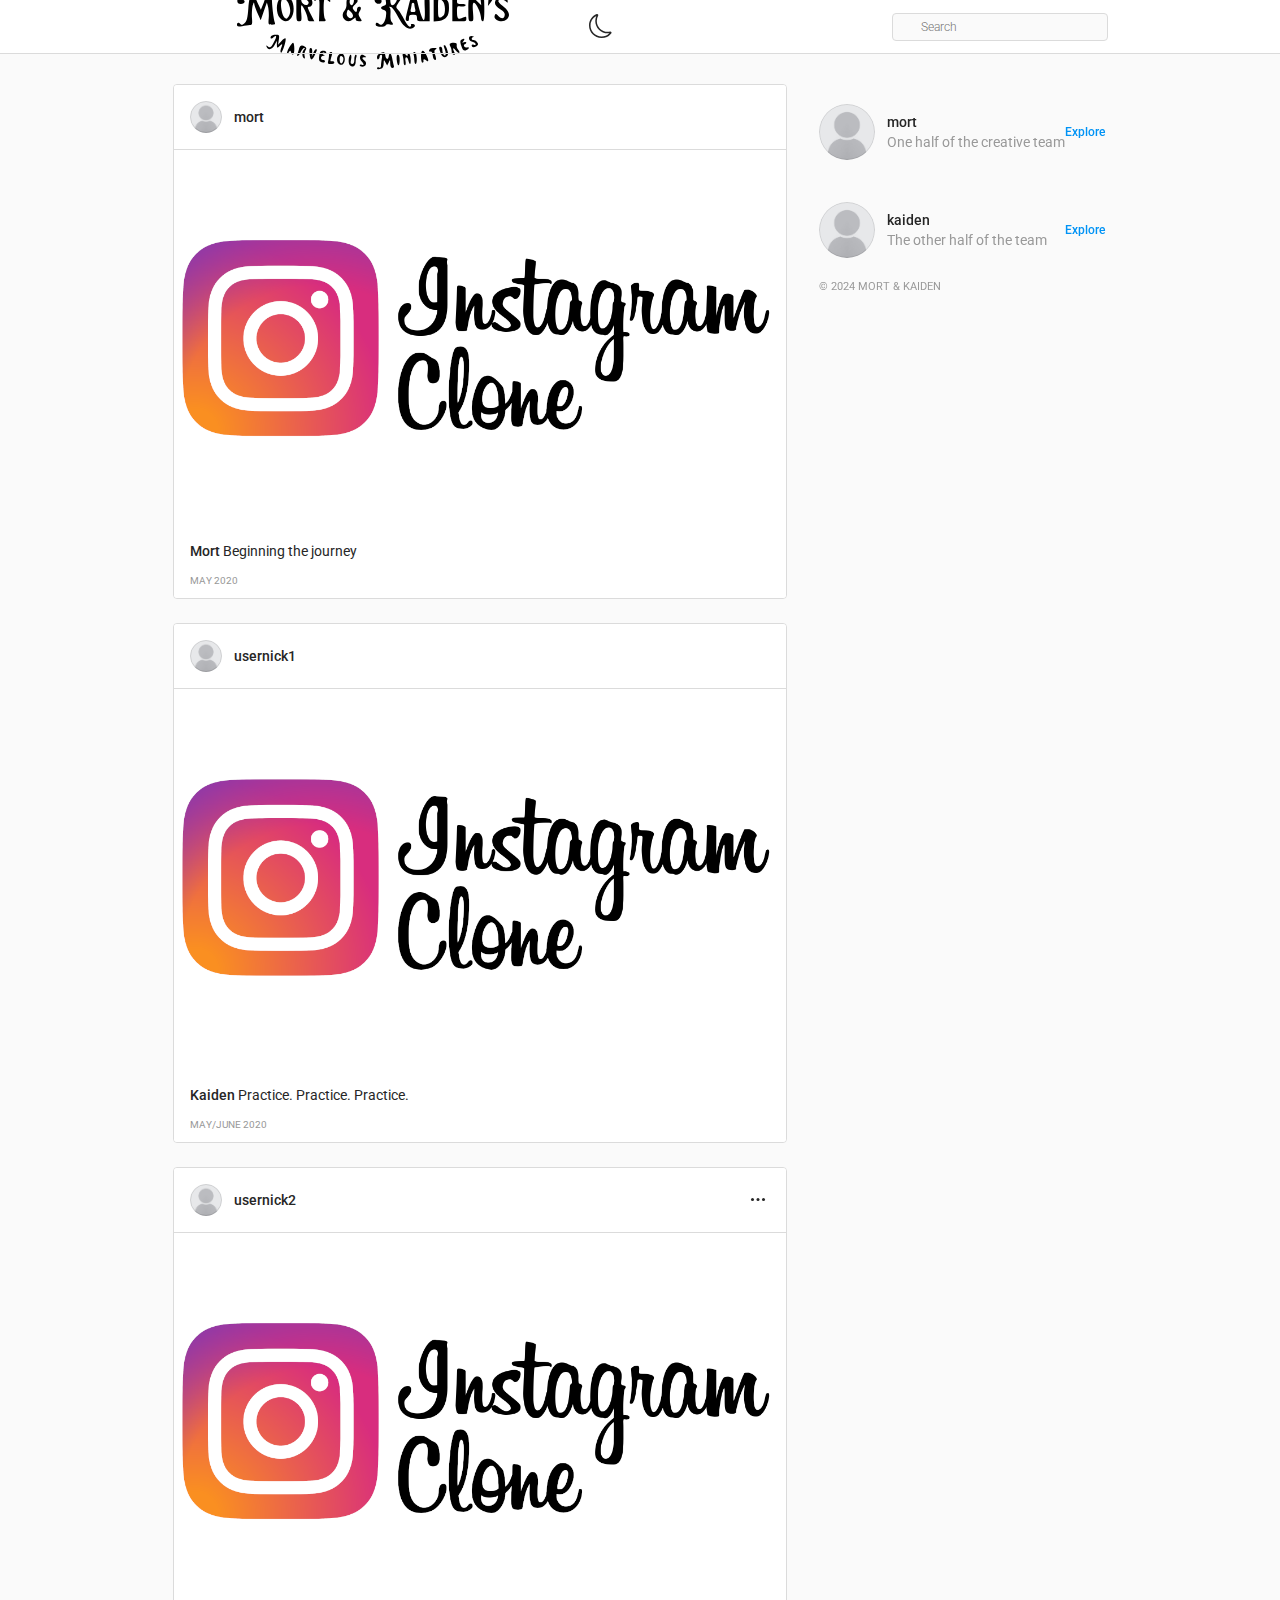
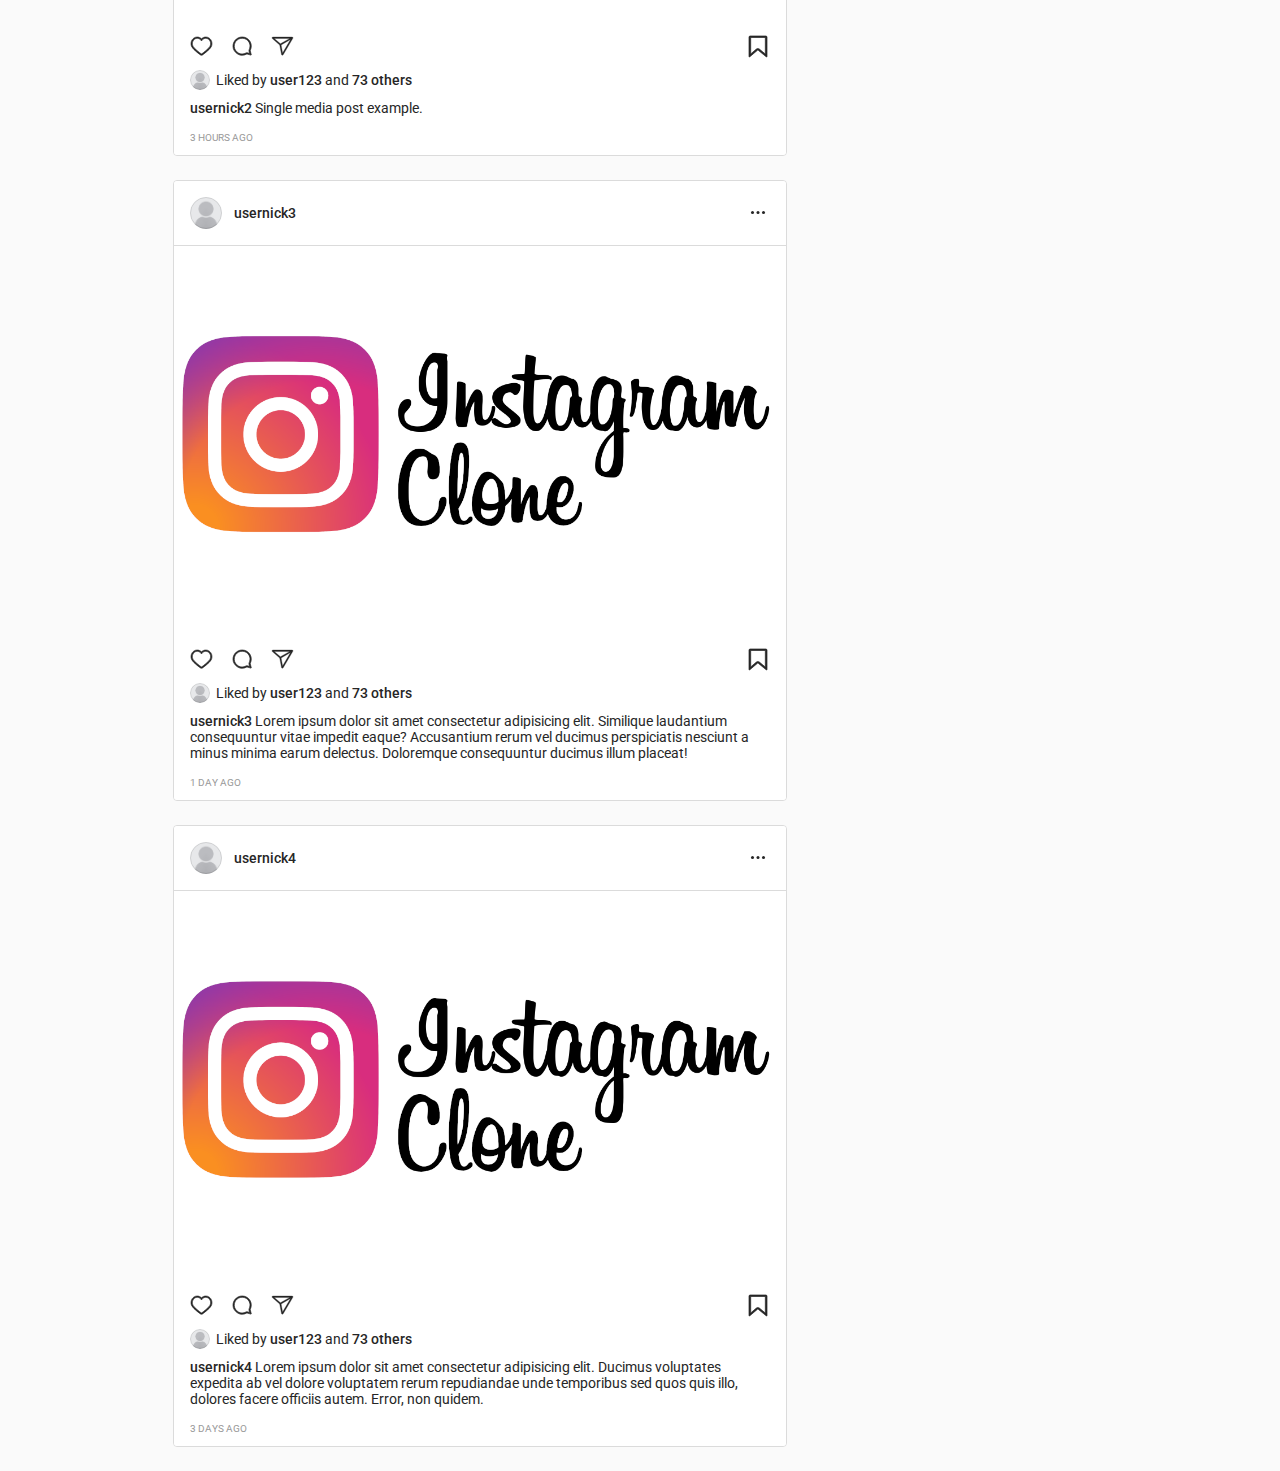
==== index.html @ 8dfd60cb "barebones structure" ====
<!DOCTYPE html>
<html lang="en">
  <head>
    <title>Mort and Kaiden's</title>
    <meta charset="utf-8" />
    <meta name="viewport" content="width=device-width, initial-scale=1.0" />
    <link rel="shortcut icon" href="assets/DnD_Ampersand.png" type="image/x-icon" />
    <link rel="stylesheet" type="text/css" href="style.css" />
    <script src="script.js" defer></script>
  </head>

  <body>
    <header class="header">
      <nav class="header__content">
        <div class="header__buttons">
          <a href="https://forgottenrealms.fandom.com/wiki/Mordenkainen" class="header__home">
            <img class="img-fluid header_logo" src="./assets/logo.svg";>
          </a>

          <button class="header__theme-button" title="Toggle Theme">
            <svg class="header__theme-button-moon" xmlns="http://www.w3.org/2000/svg" width="24" height="24" fill="var(--text-dark)" viewBox="0 0 16 16">
              <path
                d="M6 .278a.768.768 0 0 1 .08.858 7.208 7.208 0 0 0-.878 3.46c0 4.021 3.278 7.277 7.318 7.277.527 0 1.04-.055 1.533-.16a.787.787 0 0 1 .81.316.733.733 0 0 1-.031.893A8.349 8.349 0 0 1 8.344 16C3.734 16 0 12.286 0 7.71 0 4.266 2.114 1.312 5.124.06A.752.752 0 0 1 6 .278zM4.858 1.311A7.269 7.269 0 0 0 1.025 7.71c0 4.02 3.279 7.276 7.319 7.276a7.316 7.316 0 0 0 5.205-2.162c-.337.042-.68.063-1.029.063-4.61 0-8.343-3.714-8.343-8.29 0-1.167.242-2.278.681-3.286z"
              />
            </svg>
            <svg
              class="header__theme-button-sun"
              xmlns="http://www.w3.org/2000/svg"
              width="24"
              height="24"
              fill="var(--text-dark)"
              viewBox="0 0 16 16"
            >
              <path
                d="M8 11a3 3 0 1 1 0-6 3 3 0 0 1 0 6zm0 1a4 4 0 1 0 0-8 4 4 0 0 0 0 8zM8 0a.5.5 0 0 1 .5.5v2a.5.5 0 0 1-1 0v-2A.5.5 0 0 1 8 0zm0 13a.5.5 0 0 1 .5.5v2a.5.5 0 0 1-1 0v-2A.5.5 0 0 1 8 13zm8-5a.5.5 0 0 1-.5.5h-2a.5.5 0 0 1 0-1h2a.5.5 0 0 1 .5.5zM3 8a.5.5 0 0 1-.5.5h-2a.5.5 0 0 1 0-1h2A.5.5 0 0 1 3 8zm10.657-5.657a.5.5 0 0 1 0 .707l-1.414 1.415a.5.5 0 1 1-.707-.708l1.414-1.414a.5.5 0 0 1 .707 0zm-9.193 9.193a.5.5 0 0 1 0 .707L3.05 13.657a.5.5 0 0 1-.707-.707l1.414-1.414a.5.5 0 0 1 .707 0zm9.193 2.121a.5.5 0 0 1-.707 0l-1.414-1.414a.5.5 0 0 1 .707-.707l1.414 1.414a.5.5 0 0 1 0 .707zM4.464 4.465a.5.5 0 0 1-.707 0L2.343 3.05a.5.5 0 1 1 .707-.707l1.414 1.414a.5.5 0 0 1 0 .708z"
              />
            </svg>
          </button>
        </div>

        <div class="header__search">
          <input type="text" placeholder="Search" />
        </div>

      </nav>
    </header>

    <main class="main-container">
      <section class="content-container">
        <div class="content">

          <div class="posts">
            <article class="post">
              <div class="post__header">
                <div class="post__profile">
                  <a
                    href="https://github.com/leocosta1"
                    target="_blank"
                    class="post__avatar"
                  >
                    <img src="assets/default-user.png" alt="User Picture" />
                  </a>
                  <a
                    href="https://github.com/leocosta1"
                    target="_blank"
                    class="post__user"
                    >Mort</a
                  >
                </div>
              </div>

              <div class="post__content">
                <div class="post__medias">
                  <img class="post__media" src="assets/insta-clone.png" alt="Post Content"/>
                </div>
              </div>
              <div class="post__footer">


                <div class="post__infos">
                  <div class="post__description">
                    <span>
                      <a class="post__name--underline" href="https://github.com/leocosta1" target="_blank">Mort</a> Beginning the journey
                    </span>
                  </div>

                  <span class="post__date-time">May 2020</span>
                </div>
              </div>
            </article>
            <article class="post">
              <div class="post__header">
                <div class="post__profile">
                  <a href="#" class="post__avatar">
                    <img src="assets/default-user.png" alt="User Picture" />
                  </a>
                  <a href="#" class="post__user">usernick1</a>
                </div>

              </div>

              <div class="post__content">
                <div class="post__medias">
                  <img
                    class="post__media"
                    src="assets/insta-clone.png"
                    alt="Post Content"
                  />
                  <img
                    class="post__media"
                    src="assets/insta-clone.png"
                    alt="Post Content"
                  />
                  <img
                    class="post__media"
                    src="assets/insta-clone.png"
                    alt="Post Content"
                  />
                </div>
              </div>

              <div class="post__footer">
                <div class="post__buttons">
                  <div class="post__indicators"></div>
                </div>

                <div class="post__infos">
                  <div class="post__description">
                    <span>
                      <a class="post__name--underline" href="#">Kaiden</a>
                      Practice. Practice. Practice.
                    </span>
                  </div>

                  <span class="post__date-time">May/June 2020</span>
                </div>
              </div>
            </article>
            <article class="post">
              <div class="post__header">
                <div class="post__profile">
                  <a href="#" class="post__avatar">
                    <img src="assets/default-user.png" alt="User Picture" />
                  </a>
                  <a href="#" class="post__user">usernick2</a>
                </div>

                <button class="post__more-options">
                  <svg
                    width="24"
                    height="24"
                    viewBox="0 0 24 24"
                    fill="none"
                    xmlns="http://www.w3.org/2000/svg"
                  >
                    <circle
                      cx="6.5"
                      cy="11.5"
                      r="1.5"
                      fill="var(--text-dark)"
                    />
                    <circle cx="12" cy="11.5" r="1.5" fill="var(--text-dark)" />
                    <circle
                      cx="17.5"
                      cy="11.5"
                      r="1.5"
                      fill="var(--text-dark)"
                    />
                  </svg>
                </button>
              </div>

              <div class="post__content">
                <div class="post__medias">
                  <img
                    class="post__media"
                    src="assets/insta-clone.png"
                    alt="Post Content"
                  />
                </div>
              </div>

              <div class="post__footer">
                <div class="post__buttons">
                  <button class="post__button">
                    <svg
                      width="24"
                      height="24"
                      viewBox="0 0 24 24"
                      fill="none"
                      xmlns="http://www.w3.org/2000/svg"
                    >
                      <path
                        d="M11.4995 21.2609C11.1062 21.2609 10.7307 21.1362 10.4133 20.9001C8.2588 19.3012 3.10938 15.3239 1.81755 12.9143C0.127895 9.76543 1.14258 5.72131 4.07489 3.89968C5.02253 3.31177 6.09533 3 7.18601 3C8.81755 3 10.3508 3.66808 11.4995 4.85726C12.6483 3.66808 14.1815 3 15.8131 3C16.9038 3 17.9766 3.31177 18.9242 3.89968C21.8565 5.72131 22.8712 9.76543 21.186 12.9143C19.8942 15.3239 14.7448 19.3012 12.5902 20.9001C12.2684 21.1362 11.8929 21.2609 11.4995 21.2609ZM7.18601 4.33616C6.34565 4.33616 5.5187 4.57667 4.78562 5.03096C2.43888 6.49183 1.63428 9.74316 2.99763 12.2819C4.19558 14.5177 9.58639 18.6242 11.209 19.8267C11.3789 19.9514 11.6158 19.9514 11.7856 19.8267C13.4082 18.6197 18.799 14.5133 19.997 12.2819C21.3603 9.74316 20.5557 6.48738 18.209 5.03096C17.4804 4.57667 16.6534 4.33616 15.8131 4.33616C14.3425 4.33616 12.9657 5.04878 12.0359 6.28696L11.4995 7.00848L10.9631 6.28696C10.0334 5.04878 8.6611 4.33616 7.18601 4.33616Z"
                        fill="var(--text-dark)"
                        stroke="var(--text-dark)"
                        stroke-width="0.6"
                      />
                    </svg>
                  </button>
                  <button class="post__button">
                    <svg
                      width="24"
                      height="24"
                      viewBox="0 0 24 24"
                      fill="none"
                      xmlns="http://www.w3.org/2000/svg"
                    >
                      <path
                        fill-rule="evenodd"
                        clip-rule="evenodd"
                        d="M21.2959 20.8165L20.2351 16.8602C20.1743 16.6385 20.2047 16.3994 20.309 16.1907C21.2351 14.3342 21.5438 12.117 20.9742 9.80402C20.2003 6.67374 17.757 4.16081 14.6354 3.33042C13.7833 3.10869 12.9442 3 12.1312 3C6.29665 3 1.74035 8.47365 3.31418 14.5647C4.04458 17.3819 7.05314 20.2992 9.88344 20.9861C10.6486 21.173 11.4008 21.26 12.1312 21.26C13.7006 21.26 15.1701 20.8557 16.4614 20.1601C16.6049 20.0818 16.7657 20.0383 16.9222 20.0383C17.0005 20.0383 17.0787 20.047 17.157 20.0688L21.009 21.0991C21.0307 21.1035 21.0525 21.1078 21.0699 21.1078C21.2177 21.1078 21.3351 20.9687 21.2959 20.8165ZM19.0178 17.1863L19.6178 19.4253L17.4831 18.8558C17.3005 18.8079 17.1135 18.7819 16.9222 18.7819C16.557 18.7819 16.1875 18.8775 15.8571 19.0558C14.6963 19.6818 13.4441 19.9992 12.1312 19.9992C11.4834 19.9992 10.8269 19.9166 10.1791 19.7601C7.78354 19.1775 5.14453 16.6037 4.53586 14.2473C3.90111 11.7865 4.40109 9.26057 5.90536 7.31719C7.40964 5.3738 9.6791 4.26081 12.1312 4.26081C12.8529 4.26081 13.5876 4.35646 14.3137 4.5521C16.9961 5.26511 19.0786 7.39544 19.7525 10.1084C20.2264 12.0213 20.0308 13.9299 19.183 15.6298C18.9395 16.1168 18.8787 16.6689 19.0178 17.1863Z"
                        fill="var(--text-dark)"
                        stroke="var(--text-dark)"
                        stroke-width="0.7"
                      />
                    </svg>
                  </button>
                  <button class="post__button">
                    <svg
                      width="24"
                      height="24"
                      viewBox="0 0 24 24"
                      fill="none"
                      xmlns="http://www.w3.org/2000/svg"
                    >
                      <path
                        fill-rule="evenodd"
                        clip-rule="evenodd"
                        d="M22.8555 3.44542C22.6978 3.16703 22.3962 3 22.0714 3L2.91369 3.01392C2.52859 3.01392 2.19453 3.25055 2.05997 3.60781C1.96254 3.86764 1.98574 4.14603 2.11565 4.37338C2.16669 4.45689 2.23165 4.53577 2.31052 4.60537L9.69243 10.9712L11.4927 20.5338C11.5623 20.9096 11.8499 21.188 12.2304 21.2483C12.6062 21.3086 12.9774 21.1323 13.1723 20.8029L22.8509 4.35018C23.0179 4.06715 23.0179 3.72381 22.8555 3.44542ZM4.21748 4.39194H19.8164L10.4255 9.75089L4.21748 4.39194ZM12.6248 18.9841L11.1122 10.948L20.5171 5.58436L12.6248 18.9841Z"
                        fill="var(--text-dark)"
                        stroke="var(--text-dark)"
                        stroke-width="0.3"
                      />
                    </svg>
                  </button>

                  <div class="post__indicators"></div>

                  <button class="post__button post__button--align-right">
                    <svg
                      width="24"
                      height="24"
                      viewBox="0 0 24 24"
                      fill="none"
                      xmlns="http://www.w3.org/2000/svg"
                    >
                      <path
                        d="M19.875 2H4.125C3.50625 2 3 2.44939 3 3.00481V22.4648C3 23.0202 3.36563 23.1616 3.82125 22.7728L11.5444 16.1986C11.7244 16.0471 12.0225 16.0471 12.2025 16.1936L20.1731 22.7879C20.6287 23.1666 21 23.0202 21 22.4648V3.00481C21 2.44939 20.4994 2 19.875 2ZM19.3125 20.0209L13.3444 15.0827C12.9281 14.7394 12.405 14.5677 11.8763 14.5677C11.3363 14.5677 10.8019 14.7444 10.3856 15.0979L4.6875 19.9502V3.51479H19.3125V20.0209Z"
                        fill="var(--text-dark)"
                        stroke="var(--text-dark)"
                        stroke-width="0.7"
                      />
                    </svg>
                  </button>
                </div>

                <div class="post__infos">
                  <div class="post__likes">
                    <a href="#" class="post__likes-avatar">
                      <img src="assets/default-user.png" alt="User Picture" />
                    </a>

                    <span
                      >Liked by
                      <a class="post__name--underline" href="#">user123</a> and
                      <a href="#">73 others</a></span
                    >
                  </div>

                  <div class="post__description">
                    <span>
                      <a class="post__name--underline" href="#">usernick2</a>
                      Single media post example.
                    </span>
                  </div>

                  <span class="post__date-time">3 hours ago</span>
                </div>
              </div>
            </article>
            <article class="post">
              <div class="post__header">
                <div class="post__profile">
                  <a href="#" class="post__avatar">
                    <img src="assets/default-user.png" alt="User Picture" />
                  </a>
                  <a href="#" class="post__user">usernick3</a>
                </div>

                <button class="post__more-options">
                  <svg
                    width="24"
                    height="24"
                    viewBox="0 0 24 24"
                    fill="none"
                    xmlns="http://www.w3.org/2000/svg"
                  >
                    <circle
                      cx="6.5"
                      cy="11.5"
                      r="1.5"
                      fill="var(--text-dark)"
                    />
                    <circle cx="12" cy="11.5" r="1.5" fill="var(--text-dark)" />
                    <circle
                      cx="17.5"
                      cy="11.5"
                      r="1.5"
                      fill="var(--text-dark)"
                    />
                  </svg>
                </button>
              </div>

              <div class="post__content">
                <div class="post__medias">
                  <img
                    class="post__media"
                    src="assets/insta-clone.png"
                    alt="Post Content"
                  />
                  <img
                    class="post__media"
                    src="assets/insta-clone.png"
                    alt="Post Content"
                  />
                  <img
                    class="post__media"
                    src="assets/insta-clone.png"
                    alt="Post Content"
                  />
                  <img
                    class="post__media"
                    src="assets/insta-clone.png"
                    alt="Post Content"
                  />
                </div>
              </div>

              <div class="post__footer">
                <div class="post__buttons">
                  <button class="post__button">
                    <svg
                      width="24"
                      height="24"
                      viewBox="0 0 24 24"
                      fill="none"
                      xmlns="http://www.w3.org/2000/svg"
                    >
                      <path
                        d="M11.4995 21.2609C11.1062 21.2609 10.7307 21.1362 10.4133 20.9001C8.2588 19.3012 3.10938 15.3239 1.81755 12.9143C0.127895 9.76543 1.14258 5.72131 4.07489 3.89968C5.02253 3.31177 6.09533 3 7.18601 3C8.81755 3 10.3508 3.66808 11.4995 4.85726C12.6483 3.66808 14.1815 3 15.8131 3C16.9038 3 17.9766 3.31177 18.9242 3.89968C21.8565 5.72131 22.8712 9.76543 21.186 12.9143C19.8942 15.3239 14.7448 19.3012 12.5902 20.9001C12.2684 21.1362 11.8929 21.2609 11.4995 21.2609ZM7.18601 4.33616C6.34565 4.33616 5.5187 4.57667 4.78562 5.03096C2.43888 6.49183 1.63428 9.74316 2.99763 12.2819C4.19558 14.5177 9.58639 18.6242 11.209 19.8267C11.3789 19.9514 11.6158 19.9514 11.7856 19.8267C13.4082 18.6197 18.799 14.5133 19.997 12.2819C21.3603 9.74316 20.5557 6.48738 18.209 5.03096C17.4804 4.57667 16.6534 4.33616 15.8131 4.33616C14.3425 4.33616 12.9657 5.04878 12.0359 6.28696L11.4995 7.00848L10.9631 6.28696C10.0334 5.04878 8.6611 4.33616 7.18601 4.33616Z"
                        fill="var(--text-dark)"
                        stroke="var(--text-dark)"
                        stroke-width="0.6"
                      />
                    </svg>
                  </button>
                  <button class="post__button">
                    <svg
                      width="24"
                      height="24"
                      viewBox="0 0 24 24"
                      fill="none"
                      xmlns="http://www.w3.org/2000/svg"
                    >
                      <path
                        fill-rule="evenodd"
                        clip-rule="evenodd"
                        d="M21.2959 20.8165L20.2351 16.8602C20.1743 16.6385 20.2047 16.3994 20.309 16.1907C21.2351 14.3342 21.5438 12.117 20.9742 9.80402C20.2003 6.67374 17.757 4.16081 14.6354 3.33042C13.7833 3.10869 12.9442 3 12.1312 3C6.29665 3 1.74035 8.47365 3.31418 14.5647C4.04458 17.3819 7.05314 20.2992 9.88344 20.9861C10.6486 21.173 11.4008 21.26 12.1312 21.26C13.7006 21.26 15.1701 20.8557 16.4614 20.1601C16.6049 20.0818 16.7657 20.0383 16.9222 20.0383C17.0005 20.0383 17.0787 20.047 17.157 20.0688L21.009 21.0991C21.0307 21.1035 21.0525 21.1078 21.0699 21.1078C21.2177 21.1078 21.3351 20.9687 21.2959 20.8165ZM19.0178 17.1863L19.6178 19.4253L17.4831 18.8558C17.3005 18.8079 17.1135 18.7819 16.9222 18.7819C16.557 18.7819 16.1875 18.8775 15.8571 19.0558C14.6963 19.6818 13.4441 19.9992 12.1312 19.9992C11.4834 19.9992 10.8269 19.9166 10.1791 19.7601C7.78354 19.1775 5.14453 16.6037 4.53586 14.2473C3.90111 11.7865 4.40109 9.26057 5.90536 7.31719C7.40964 5.3738 9.6791 4.26081 12.1312 4.26081C12.8529 4.26081 13.5876 4.35646 14.3137 4.5521C16.9961 5.26511 19.0786 7.39544 19.7525 10.1084C20.2264 12.0213 20.0308 13.9299 19.183 15.6298C18.9395 16.1168 18.8787 16.6689 19.0178 17.1863Z"
                        fill="var(--text-dark)"
                        stroke="var(--text-dark)"
                        stroke-width="0.7"
                      />
                    </svg>
                  </button>
                  <button class="post__button">
                    <svg
                      width="24"
                      height="24"
                      viewBox="0 0 24 24"
                      fill="none"
                      xmlns="http://www.w3.org/2000/svg"
                    >
                      <path
                        fill-rule="evenodd"
                        clip-rule="evenodd"
                        d="M22.8555 3.44542C22.6978 3.16703 22.3962 3 22.0714 3L2.91369 3.01392C2.52859 3.01392 2.19453 3.25055 2.05997 3.60781C1.96254 3.86764 1.98574 4.14603 2.11565 4.37338C2.16669 4.45689 2.23165 4.53577 2.31052 4.60537L9.69243 10.9712L11.4927 20.5338C11.5623 20.9096 11.8499 21.188 12.2304 21.2483C12.6062 21.3086 12.9774 21.1323 13.1723 20.8029L22.8509 4.35018C23.0179 4.06715 23.0179 3.72381 22.8555 3.44542ZM4.21748 4.39194H19.8164L10.4255 9.75089L4.21748 4.39194ZM12.6248 18.9841L11.1122 10.948L20.5171 5.58436L12.6248 18.9841Z"
                        fill="var(--text-dark)"
                        stroke="var(--text-dark)"
                        stroke-width="0.3"
                      />
                    </svg>
                  </button>

                  <div class="post__indicators"></div>

                  <button class="post__button post__button--align-right">
                    <svg
                      width="24"
                      height="24"
                      viewBox="0 0 24 24"
                      fill="none"
                      xmlns="http://www.w3.org/2000/svg"
                    >
                      <path
                        d="M19.875 2H4.125C3.50625 2 3 2.44939 3 3.00481V22.4648C3 23.0202 3.36563 23.1616 3.82125 22.7728L11.5444 16.1986C11.7244 16.0471 12.0225 16.0471 12.2025 16.1936L20.1731 22.7879C20.6287 23.1666 21 23.0202 21 22.4648V3.00481C21 2.44939 20.4994 2 19.875 2ZM19.3125 20.0209L13.3444 15.0827C12.9281 14.7394 12.405 14.5677 11.8763 14.5677C11.3363 14.5677 10.8019 14.7444 10.3856 15.0979L4.6875 19.9502V3.51479H19.3125V20.0209Z"
                        fill="var(--text-dark)"
                        stroke="var(--text-dark)"
                        stroke-width="0.7"
                      />
                    </svg>
                  </button>
                </div>

                <div class="post__infos">
                  <div class="post__likes">
                    <a href="#" class="post__likes-avatar">
                      <img src="assets/default-user.png" alt="User Picture" />
                    </a>

                    <span
                      >Liked by
                      <a class="post__name--underline" href="#">user123</a> and
                      <a href="#">73 others</a></span
                    >
                  </div>

                  <div class="post__description">
                    <span>
                      <a class="post__name--underline" href="#">usernick3</a>
                      Lorem ipsum dolor sit amet consectetur adipisicing elit.
                      Similique laudantium consequuntur vitae impedit eaque?
                      Accusantium rerum vel ducimus perspiciatis nesciunt a
                      minus minima earum delectus. Doloremque consequuntur
                      ducimus illum placeat!
                    </span>
                  </div>

                  <span class="post__date-time">1 day ago</span>
                </div>
              </div>
            </article>
            <article class="post">
              <div class="post__header">
                <div class="post__profile">
                  <a href="#" class="post__avatar">
                    <img src="assets/default-user.png" alt="User Picture" />
                  </a>
                  <a href="#" class="post__user">usernick4</a>
                </div>

                <button class="post__more-options">
                  <svg
                    width="24"
                    height="24"
                    viewBox="0 0 24 24"
                    fill="none"
                    xmlns="http://www.w3.org/2000/svg"
                  >
                    <circle
                      cx="6.5"
                      cy="11.5"
                      r="1.5"
                      fill="var(--text-dark)"
                    />
                    <circle cx="12" cy="11.5" r="1.5" fill="var(--text-dark)" />
                    <circle
                      cx="17.5"
                      cy="11.5"
                      r="1.5"
                      fill="var(--text-dark)"
                    />
                  </svg>
                </button>
              </div>

              <div class="post__content">
                <div class="post__medias">
                  <img
                    class="post__media"
                    src="assets/insta-clone.png"
                    alt="Post Content"
                  />
                  <img
                    class="post__media"
                    src="assets/insta-clone.png"
                    alt="Post Content"
                  />
                </div>
              </div>

              <div class="post__footer">
                <div class="post__buttons">
                  <button class="post__button">
                    <svg
                      width="24"
                      height="24"
                      viewBox="0 0 24 24"
                      fill="none"
                      xmlns="http://www.w3.org/2000/svg"
                    >
                      <path
                        d="M11.4995 21.2609C11.1062 21.2609 10.7307 21.1362 10.4133 20.9001C8.2588 19.3012 3.10938 15.3239 1.81755 12.9143C0.127895 9.76543 1.14258 5.72131 4.07489 3.89968C5.02253 3.31177 6.09533 3 7.18601 3C8.81755 3 10.3508 3.66808 11.4995 4.85726C12.6483 3.66808 14.1815 3 15.8131 3C16.9038 3 17.9766 3.31177 18.9242 3.89968C21.8565 5.72131 22.8712 9.76543 21.186 12.9143C19.8942 15.3239 14.7448 19.3012 12.5902 20.9001C12.2684 21.1362 11.8929 21.2609 11.4995 21.2609ZM7.18601 4.33616C6.34565 4.33616 5.5187 4.57667 4.78562 5.03096C2.43888 6.49183 1.63428 9.74316 2.99763 12.2819C4.19558 14.5177 9.58639 18.6242 11.209 19.8267C11.3789 19.9514 11.6158 19.9514 11.7856 19.8267C13.4082 18.6197 18.799 14.5133 19.997 12.2819C21.3603 9.74316 20.5557 6.48738 18.209 5.03096C17.4804 4.57667 16.6534 4.33616 15.8131 4.33616C14.3425 4.33616 12.9657 5.04878 12.0359 6.28696L11.4995 7.00848L10.9631 6.28696C10.0334 5.04878 8.6611 4.33616 7.18601 4.33616Z"
                        fill="var(--text-dark)"
                        stroke="var(--text-dark)"
                        stroke-width="0.6"
                      />
                    </svg>
                  </button>
                  <button class="post__button">
                    <svg
                      width="24"
                      height="24"
                      viewBox="0 0 24 24"
                      fill="none"
                      xmlns="http://www.w3.org/2000/svg"
                    >
                      <path
                        fill-rule="evenodd"
                        clip-rule="evenodd"
                        d="M21.2959 20.8165L20.2351 16.8602C20.1743 16.6385 20.2047 16.3994 20.309 16.1907C21.2351 14.3342 21.5438 12.117 20.9742 9.80402C20.2003 6.67374 17.757 4.16081 14.6354 3.33042C13.7833 3.10869 12.9442 3 12.1312 3C6.29665 3 1.74035 8.47365 3.31418 14.5647C4.04458 17.3819 7.05314 20.2992 9.88344 20.9861C10.6486 21.173 11.4008 21.26 12.1312 21.26C13.7006 21.26 15.1701 20.8557 16.4614 20.1601C16.6049 20.0818 16.7657 20.0383 16.9222 20.0383C17.0005 20.0383 17.0787 20.047 17.157 20.0688L21.009 21.0991C21.0307 21.1035 21.0525 21.1078 21.0699 21.1078C21.2177 21.1078 21.3351 20.9687 21.2959 20.8165ZM19.0178 17.1863L19.6178 19.4253L17.4831 18.8558C17.3005 18.8079 17.1135 18.7819 16.9222 18.7819C16.557 18.7819 16.1875 18.8775 15.8571 19.0558C14.6963 19.6818 13.4441 19.9992 12.1312 19.9992C11.4834 19.9992 10.8269 19.9166 10.1791 19.7601C7.78354 19.1775 5.14453 16.6037 4.53586 14.2473C3.90111 11.7865 4.40109 9.26057 5.90536 7.31719C7.40964 5.3738 9.6791 4.26081 12.1312 4.26081C12.8529 4.26081 13.5876 4.35646 14.3137 4.5521C16.9961 5.26511 19.0786 7.39544 19.7525 10.1084C20.2264 12.0213 20.0308 13.9299 19.183 15.6298C18.9395 16.1168 18.8787 16.6689 19.0178 17.1863Z"
                        fill="var(--text-dark)"
                        stroke="var(--text-dark)"
                        stroke-width="0.7"
                      />
                    </svg>
                  </button>
                  <button class="post__button">
                    <svg
                      width="24"
                      height="24"
                      viewBox="0 0 24 24"
                      fill="none"
                      xmlns="http://www.w3.org/2000/svg"
                    >
                      <path
                        fill-rule="evenodd"
                        clip-rule="evenodd"
                        d="M22.8555 3.44542C22.6978 3.16703 22.3962 3 22.0714 3L2.91369 3.01392C2.52859 3.01392 2.19453 3.25055 2.05997 3.60781C1.96254 3.86764 1.98574 4.14603 2.11565 4.37338C2.16669 4.45689 2.23165 4.53577 2.31052 4.60537L9.69243 10.9712L11.4927 20.5338C11.5623 20.9096 11.8499 21.188 12.2304 21.2483C12.6062 21.3086 12.9774 21.1323 13.1723 20.8029L22.8509 4.35018C23.0179 4.06715 23.0179 3.72381 22.8555 3.44542ZM4.21748 4.39194H19.8164L10.4255 9.75089L4.21748 4.39194ZM12.6248 18.9841L11.1122 10.948L20.5171 5.58436L12.6248 18.9841Z"
                        fill="var(--text-dark)"
                        stroke="var(--text-dark)"
                        stroke-width="0.3"
                      />
                    </svg>
                  </button>

                  <div class="post__indicators"></div>

                  <button class="post__button post__button--align-right">
                    <svg
                      width="24"
                      height="24"
                      viewBox="0 0 24 24"
                      fill="none"
                      xmlns="http://www.w3.org/2000/svg"
                    >
                      <path
                        d="M19.875 2H4.125C3.50625 2 3 2.44939 3 3.00481V22.4648C3 23.0202 3.36563 23.1616 3.82125 22.7728L11.5444 16.1986C11.7244 16.0471 12.0225 16.0471 12.2025 16.1936L20.1731 22.7879C20.6287 23.1666 21 23.0202 21 22.4648V3.00481C21 2.44939 20.4994 2 19.875 2ZM19.3125 20.0209L13.3444 15.0827C12.9281 14.7394 12.405 14.5677 11.8763 14.5677C11.3363 14.5677 10.8019 14.7444 10.3856 15.0979L4.6875 19.9502V3.51479H19.3125V20.0209Z"
                        fill="var(--text-dark)"
                        stroke="var(--text-dark)"
                        stroke-width="0.7"
                      />
                    </svg>
                  </button>
                </div>

                <div class="post__infos">
                  <div class="post__likes">
                    <a href="#" class="post__likes-avatar">
                      <img src="assets/default-user.png" alt="User Picture" />
                    </a>

                    <span
                      >Liked by
                      <a class="post__name--underline" href="#">user123</a> and
                      <a href="#">73 others</a></span
                    >
                  </div>

                  <div class="post__description">
                    <span>
                      <a class="post__name--underline" href="#">usernick4</a>
                      Lorem ipsum dolor sit amet consectetur adipisicing elit.
                      Ducimus voluptates expedita ab vel dolore voluptatem rerum
                      repudiandae unde temporibus sed quos quis illo, dolores
                      facere officiis autem. Error, non quidem.
                    </span>
                  </div>

                  <span class="post__date-time">3 days ago</span>
                </div>
              </div>
            </article>
          </div>
        </div>

        <section class="side-menu">
          <div class="side-menu__user-profile">
            <a
              href="https://github.com/leocosta1"
              target="_blank"
              class="side-menu__user-avatar"
            >
              <img src="assets/default-user.png" alt="User Picture" />
            </a>
            <div class="side-menu__user-info">
              <a href="https://github.com/leocosta1" target="_blank"
                >Mort</a
              >
              <span>One half of the creative team</span>
            </div>
            <button class="side-menu__user-button">Explore</button>
          </div>
          <div class="side-menu__user-profile">
            <a
              href="https://github.com/leocosta1"
              target="_blank"
              class="side-menu__user-avatar"
            >
              <img src="assets/default-user.png" alt="User Picture" />
            </a>
            <div class="side-menu__user-info">
              <a href="https://github.com/leocosta1" target="_blank"
                >Kaiden</a
              >
              <span>The other half of the team</span>
            </div>
            <button class="side-menu__user-button">Explore</button>
          </div>

          <div class="side-menu__footer">
            <span class="side-menu__footer-copyright"
              >&copy; 2024 Mort & Kaiden</span
            >
          </div>
        </section>
      </section>
    </main>


  </body>
</html>
---- style.css ----
@import url('https://fonts.googleapis.com/css2?family=Roboto:wght@300;400;500;700&display=swap');

/* CSS Reset */
*,
*::after,
*::before {
  box-sizing: border-box;
  margin: 0;
  padding: 0;
}

*,
button,
input,
select,
textarea {
  font-family: 'Roboto', sans-serif;
}

/* Vars */
:root {
  --primary: hsl(0, 0%, 100%);
  --secondary: hsl(0, 0%, 98%);
  --border: hsl(0, 0%, 86%);

  --story-border: hsl(0, 0%, 78%);
  --img-border: hsla(0, 0%, 0%, 0.1);

  --text-dark: hsl(0, 0%, 15%);
  --text-light: hsl(0, 0%, 60%);

  --like: hsl(355, 82%, 61%);
  --link: hsl(204, 100%, 48%);

  --header-height: 44px;
  --nav-height: 44px;
}
:root.darkTheme {
  --primary: hsl(0, 0%, 0%);
  --secondary: hsl(0, 0%, 2%);
  --border: hsl(0, 0%, 15%);

  --story-border: hsl(0, 0%, 44%);
  --img-border: hsla(0, 0%, 100%, 0.1);

  --text-dark: hsl(0, 0%, 98%);
  --text-light: hsl(0, 0%, 60%);
}

/* -------------------------------------------------- */

/* General Styles */
body {
  min-height: 100vh;

  display: flex;
  flex-direction: column;
  overflow-y: auto;
}

svg {
  display: block;
}

img {
  max-width: 100%;
}

/* -------------------------------------------------- */

/* Header Navbar */
.header {
  width: 100%;
  height: var(--header-height);
  background-color: var(--primary);

  display: flex;
  justify-content: center;

  position: fixed;
  top: 0;
  left: 0;
  z-index: 2;
}
.header::after {
  content: '';
  position: absolute;
  bottom: 0;

  width: 100%;
  height: 1px;
  background-color: var(--border);
}

.header__content {
  width: 100%;
  max-width: 975px;

  padding: 0 14px;

  display: flex;
  justify-content: space-between;
  align-items: center;
}

.header__home {
  margin-top: 5px;
}
.header__theme-button {
  background-color: transparent;
  border: none;
  cursor: pointer;
}
.header__theme-button-sun {
  display: none;
}
.header__theme-button-moon {
  display: unset;
}
:root.darkTheme .header__theme-button-sun {
  display: unset;
}
:root.darkTheme .header__theme-button-moon {
  display: none;
}

.header__search {
  width: 216px;
  height: 28px;

  display: none;
  align-items: center;
  position: relative;
}
.header__search svg {
  width: 12px;
  height: 12px;

  position: absolute;
  left: 8px;
}
.header__search input {
  width: 100%;
  height: 100%;
  background-color: var(--secondary);

  padding: 4px 10px 4px 28px;
  border: 1px solid var(--border);
  border-radius: 4px;
  outline: none;

  font-size: 12px;
  font-weight: 300;
  text-decoration: none;
  color: var(--text-light);

  text-overflow: ellipsis;
  overflow: hidden;
  white-space: nowrap;
}
.header__search input:focus {
  color: var(--text-dark);
}

.header__buttons {
  display: flex;
  align-items: center;
  gap: 16px;
}

/* Bottom Navbar */
.navbar {
  width: 100%;
  height: var(--nav-height);
  background-color: var(--primary);

  display: flex;
  position: fixed;
  bottom: 0;
  left: 0;
  z-index: 2;
}
.navbar::after {
  content: '';
  position: absolute;
  top: 0;

  width: 100%;
  height: 1px;
  background-color: var(--border);
}

.navbar__button {
  flex: 1 0 auto;
  display: flex;
  justify-content: center;
  align-items: center;
}

.navbar__button.profile-button .profile-button__border {
  width: 28px;
  height: 28px;
  border-width: 2px;
}

/* Main Content */
.main-container {
  background-color: var(--primary);

  margin-top: var(--header-height);
  margin-bottom: var(--nav-height);

  display: flex;
  flex: 1;
}

.content-container {
  width: 100%;
  max-width: 935px;

  padding: 0 0 8px;

  margin: 0 auto;
  display: flex;
}
.content {
  width: 100%;
  max-width: 614px;

  margin: 0 auto;
  display: flex;
  flex-direction: column;
}

.stories {
  width: 100%;
  background-color: var(--primary);
  padding: 16px 0;
  flex-shrink: 0;

  position: relative;
  overflow: hidden;
}
.stories::after {
  content: '';
  position: absolute;
  bottom: 0;

  width: 100%;
  height: 1px;
  background-color: var(--border);
}
.stories__content {
  display: flex;
  overflow-x: auto;
  overflow-y: hidden;
  gap: 16px;
  padding: 0 16px;
  position: relative;

  scroll-behavior: smooth;
  scrollbar-width: none;
}
.stories__content::-webkit-scrollbar {
  display: none;
}

.posts {
  display: flex;
  flex-direction: column;
  flex: 1;
  gap: 8px;
}

.stories__left-button,
.post__left-button,
.stories__right-button,
.post__right-button {
  width: 24px;
  height: 24px;
  display: none;

  background-color: transparent;
  border: none;
  border-radius: 50%;
  cursor: pointer;
  filter: drop-shadow(0px 0px 5px rgba(0, 0, 0, 0.5));

  position: absolute;
  top: 50%;
  transform: translateY(-50%);
  z-index: 1;
}
.stories__left-button {
  left: 10px;
}
.stories__right-button {
  right: 10px;
}
.post__left-button {
  left: 16px;
  opacity: 0.7;
}
.post__right-button {
  right: 16px;
  opacity: 0.7;
}

/* Components */
/* Story */
.story {
  background-color: transparent;
  border: none;
  cursor: pointer;

  display: flex;
  flex-direction: column;
  align-items: center;
  gap: 6px;
}

.story__avatar {
  position: relative;
}
.story__border {
  width: 64px;
  height: 64px;

  fill: none;
  stroke: var(--story-border);
  stroke-width: 1.5;
}
.story--has-story .story__border {
  stroke: url(#--story-gradient);
  stroke-width: 2;
}
.story__picture {
  position: absolute;
  top: 50%;
  left: 50%;
  transform: translate(-50%, -50%);

  width: 56px;
  height: 56px;
  border-radius: 50%;
  overflow: hidden;
}
.story__picture::after {
  content: '';
  position: absolute;
  top: 0;
  bottom: 0;
  left: 0;
  right: 0;

  border: 1px solid var(--img-border);
  border-radius: 50%;
}

.story__user {
  font-size: 12px;
  font-weight: 400;
  color: var(--text-light);
  text-transform: lowercase;

  max-width: 72px;
  text-overflow: ellipsis;
  overflow: hidden;
  white-space: nowrap;
}
.story--has-story .story__user {
  color: var(--text-dark);
}

/* Post */
.post {
  width: 100%;
  display: flex;
  flex-direction: column;
  overflow: hidden;
}

.post__header {
  background-color: var(--primary);
  border-bottom: 1px solid var(--border);

  display: flex;
  justify-content: space-between;
  align-items: center;
  padding: 16px;
}
.post__profile {
  display: flex;
  align-items: center;
  gap: 12px;
}
.post__avatar {
  width: 32px;
  height: 32px;
  border-radius: 50%;
  overflow: hidden;
  position: relative;
}
.post__avatar::after {
  content: '';
  position: absolute;
  top: 0;
  bottom: 0;
  left: 0;
  right: 0;

  border: 1px solid var(--img-border);
  border-radius: 50%;
}
.post__user {
  font-size: 14px;
  font-weight: 500;
  color: var(--text-dark);
  text-decoration: none;
  text-transform: lowercase;
}
.post__user:hover {
  text-decoration: underline;
}
.post__more-options {
  background-color: transparent;
  border: none;
  cursor: pointer;
}

.post__content {
  display: flex;
  position: relative;
}
.post__medias {
  display: flex;
  overflow-y: hidden;
  overflow-x: auto;

  width: 100%;
  scroll-snap-type: x mandatory;
  scroll-behavior: smooth;
  scrollbar-width: none;
}
.post__medias::-webkit-scrollbar {
  display: none;
}
.post__media {
  width: 100%;
  flex: none;
  scroll-snap-align: start;
  scroll-snap-stop: always;
}

.post__footer {
  background-color: var(--primary);
  display: flex;
  flex-direction: column;
  gap: 4px;
  padding: 0 4px;
}
.post__buttons {
  display: flex;
  position: relative;
}
.post__button {
  background-color: transparent;
  border: none;
  cursor: pointer;

  padding: 8px;
}
.post__button--align-right {
  margin-left: auto;
}
.post__indicators {
  display: flex;
  align-items: center;
  gap: 4px;

  position: absolute;
  top: 50%;
  left: 50%;
  transform: translate(-50%, -100%);
}
.post__indicator {
  width: 6px;
  height: 6px;
  border-radius: 50%;
  background-color: var(--text-light);
}
.post__indicator--active {
  background-color: var(--link);
}

.post__infos {
  display: flex;
  flex-direction: column;
  padding: 0 8px;
  gap: 10px;
}
.post__likes,
.post__description {
  display: flex;
}
.post__likes {
  align-items: center;
  gap: 6px;
}
.post__likes-avatar {
  width: 20px;
  height: 20px;
  border-radius: 50%;
  overflow: hidden;
  position: relative;
}
.post__likes-avatar::after {
  content: '';
  position: absolute;
  top: 0;
  bottom: 0;
  left: 0;
  right: 0;

  border: 1px solid var(--img-border);
  border-radius: 50%;
}
.post__likes span,
.post__description span {
  font-size: 14px;
  font-weight: 400;
  color: var(--text-dark);
}
.post__likes a,
.post__description a {
  font-size: 14px;
  font-weight: 500;
  color: var(--text-dark);
  text-decoration: none;
}
.post__name--underline:hover {
  text-decoration: underline;
}
.post__date-time {
  font-size: 10px;
  font-weight: 400;
  color: var(--text-light);
  text-transform: uppercase;
}

/* Side Menu */
.side-menu {
  max-width: 290px;
  position: fixed;
  left: 50%;
  top: 84px;
  transform: translateX(calc(-50% + 322px));

  display: none;
  flex-direction: column;
}

.side-menu__user-profile {
  display: flex;
  align-items: center;

  margin: 20px 0 22px;
}
.side-menu__user-avatar {
  width: 56px;
  height: 56px;
  border-radius: 50%;

  margin-right: 12px;
  flex-shrink: 0;

  overflow: hidden;
  position: relative;
}
.side-menu__user-avatar::after {
  content: '';
  position: absolute;
  top: 0;
  bottom: 0;
  left: 0;
  right: 0;

  border: 1px solid var(--img-border);
  border-radius: 50%;
}
.side-menu__user-info {
  display: flex;
  flex-direction: column;
  align-items: flex-start;
  flex: 1;
  gap: 4px;
}
.side-menu__user-info a {
  font-size: 14px;
  font-weight: 500;
  color: var(--text-dark);
  text-decoration: none;
  text-transform: lowercase;

  max-width: 180px;
  text-overflow: ellipsis;
  overflow: hidden;
  white-space: nowrap;
}
.side-menu__user-info span {
  font-size: 14px;
  font-weight: 400;
  color: var(--text-light);

  max-width: 180px;
  text-overflow: ellipsis;
  overflow: hidden;
  white-space: nowrap;
}
.side-menu__user-button {
  background-color: transparent;
  border: none;
  cursor: pointer;

  font-size: 12px;
  font-weight: 500;
  color: var(--link);

  flex-shrink: 0;
}

.side-menu__suggestions-section {
  display: flex;
  flex-direction: column;
}
.side-menu__suggestions-header {
  display: flex;
  justify-content: space-between;
}
.side-menu__suggestions-header h2 {
  font-size: 14px;
  font-weight: 500;
  color: var(--text-light);
}
.side-menu__suggestions-header button {
  background-color: transparent;
  border: none;
  cursor: pointer;

  font-size: 12px;
  font-weight: 500;
  color: var(--text-dark);
}

.side-menu__suggestions-content {
  display: flex;
  flex-direction: column;
  gap: 16px;

  margin: 16px 0 24px;
  padding-left: 4px;
}
.side-menu__suggestion {
  display: flex;
  align-items: center;
}
.side-menu__suggestion-avatar {
  width: 32px;
  height: 32px;
  border-radius: 50%;

  margin-right: 12px;
  flex-shrink: 0;

  overflow: hidden;
  position: relative;
}
.side-menu__suggestion-avatar::after {
  content: '';
  position: absolute;
  top: 0;
  bottom: 0;
  left: 0;
  right: 0;

  border: 1px solid var(--img-border);
  border-radius: 50%;
}
.side-menu__suggestion-info {
  display: flex;
  align-items: flex-start;
  flex-direction: column;
  flex: 1;
  gap: 2px;
}
.side-menu__suggestion-info a {
  font-size: 14px;
  font-weight: 500;
  color: var(--text-dark);
  text-decoration: none;
  text-transform: lowercase;

  max-width: 180px;
  text-overflow: ellipsis;
  overflow: hidden;
  white-space: nowrap;
}
.side-menu__suggestion-info a:hover {
  text-decoration: underline;
}
.side-menu__suggestion-info span {
  font-size: 12px;
  font-weight: 400;
  color: var(--text-light);

  max-width: 180px;
  text-overflow: ellipsis;
  overflow: hidden;
  white-space: nowrap;
}
.side-menu__suggestion-button {
  background-color: transparent;
  border: none;
  cursor: pointer;

  font-size: 12px;
  font-weight: 500;
  color: var(--link);

  flex-shrink: 0;
}

.side-menu__footer {
  display: flex;
  flex-direction: column;
  gap: 16px;
}
.side-menu__footer-links {
  display: flex;
}
.side-menu__footer-list {
  list-style: none;
}
.side-menu__footer-item {
  display: inline-block;
}
.side-menu__footer-item:not(:last-of-type)::after {
  content: '\00B7';
  margin: 0 0.5px;
}
.side-menu__footer-item,
.side-menu__footer-link,
.side-menu__footer-copyright {
  font-size: 11px;
  font-weight: 400;
  color: var(--text-light);
  text-decoration: none;
}
.side-menu__footer-copyright {
  text-transform: uppercase;
}

/* Profile Button */
.profile-button {
  background-color: transparent;
  border: none;
  outline: none;
  cursor: pointer;
  position: relative;
}
.profile-button__border {
  display: none;

  width: 30px;
  height: 30px;
  border: 1px solid var(--text-dark);
  border-radius: 50%;

  position: absolute;
  top: 50%;
  left: 50%;
  transform: translate(-50%, -50%);
}
.profile-button:focus .profile-button__border {
  display: block;
}
.profile-button__picture {
  width: 24px;
  height: 24px;
  border-radius: 50%;

  overflow: hidden;
  position: relative;
}
.profile-button__picture::after {
  content: '';
  position: absolute;
  top: 0;
  bottom: 0;
  left: 0;
  right: 0;

  border: 1px solid var(--img-border);
  border-radius: 50%;
}

/* Media Queries */
@media (max-width: 767px) {
  .header__buttons--desktop {
    display: none;
  }

  /* Fix post medias indicators bugs on mobile */
  .post__medias {
    gap: 1px;
  }
}

@media (min-width: 620px) {
  .content-container {
    padding: 30px 0 24px;
  }

  .content {
    gap: 24px;
  }

  .stories {
    border: 1px solid var(--border);
    border-radius: 4px;
  }
  .stories::after {
    content: none;
  }

  .posts {
    gap: 24px;
  }
  .post {
    border: 1px solid var(--border);
    border-radius: 4px;
  }
  .post__footer {
    padding: 4px 8px 12px;
  }
  .post__date-time {
    margin-top: 6px;
  }
}

@media (min-width: 768px) {
  :root {
    --header-height: 54px;
    --nav-height: 0px;
  }

  .header__content {
    padding: 0 20px;
  }

  .header__search {
    display: flex;
  }

  .header__buttons--mobile {
    display: none;
  }

  .navbar {
    display: none;
  }
}

@media (min-width: 1024px) {
  .main-container {
    background-color: var(--secondary);
  }

  .content {
    margin: unset;
  }

  .side-menu {
    display: flex;
  }
}
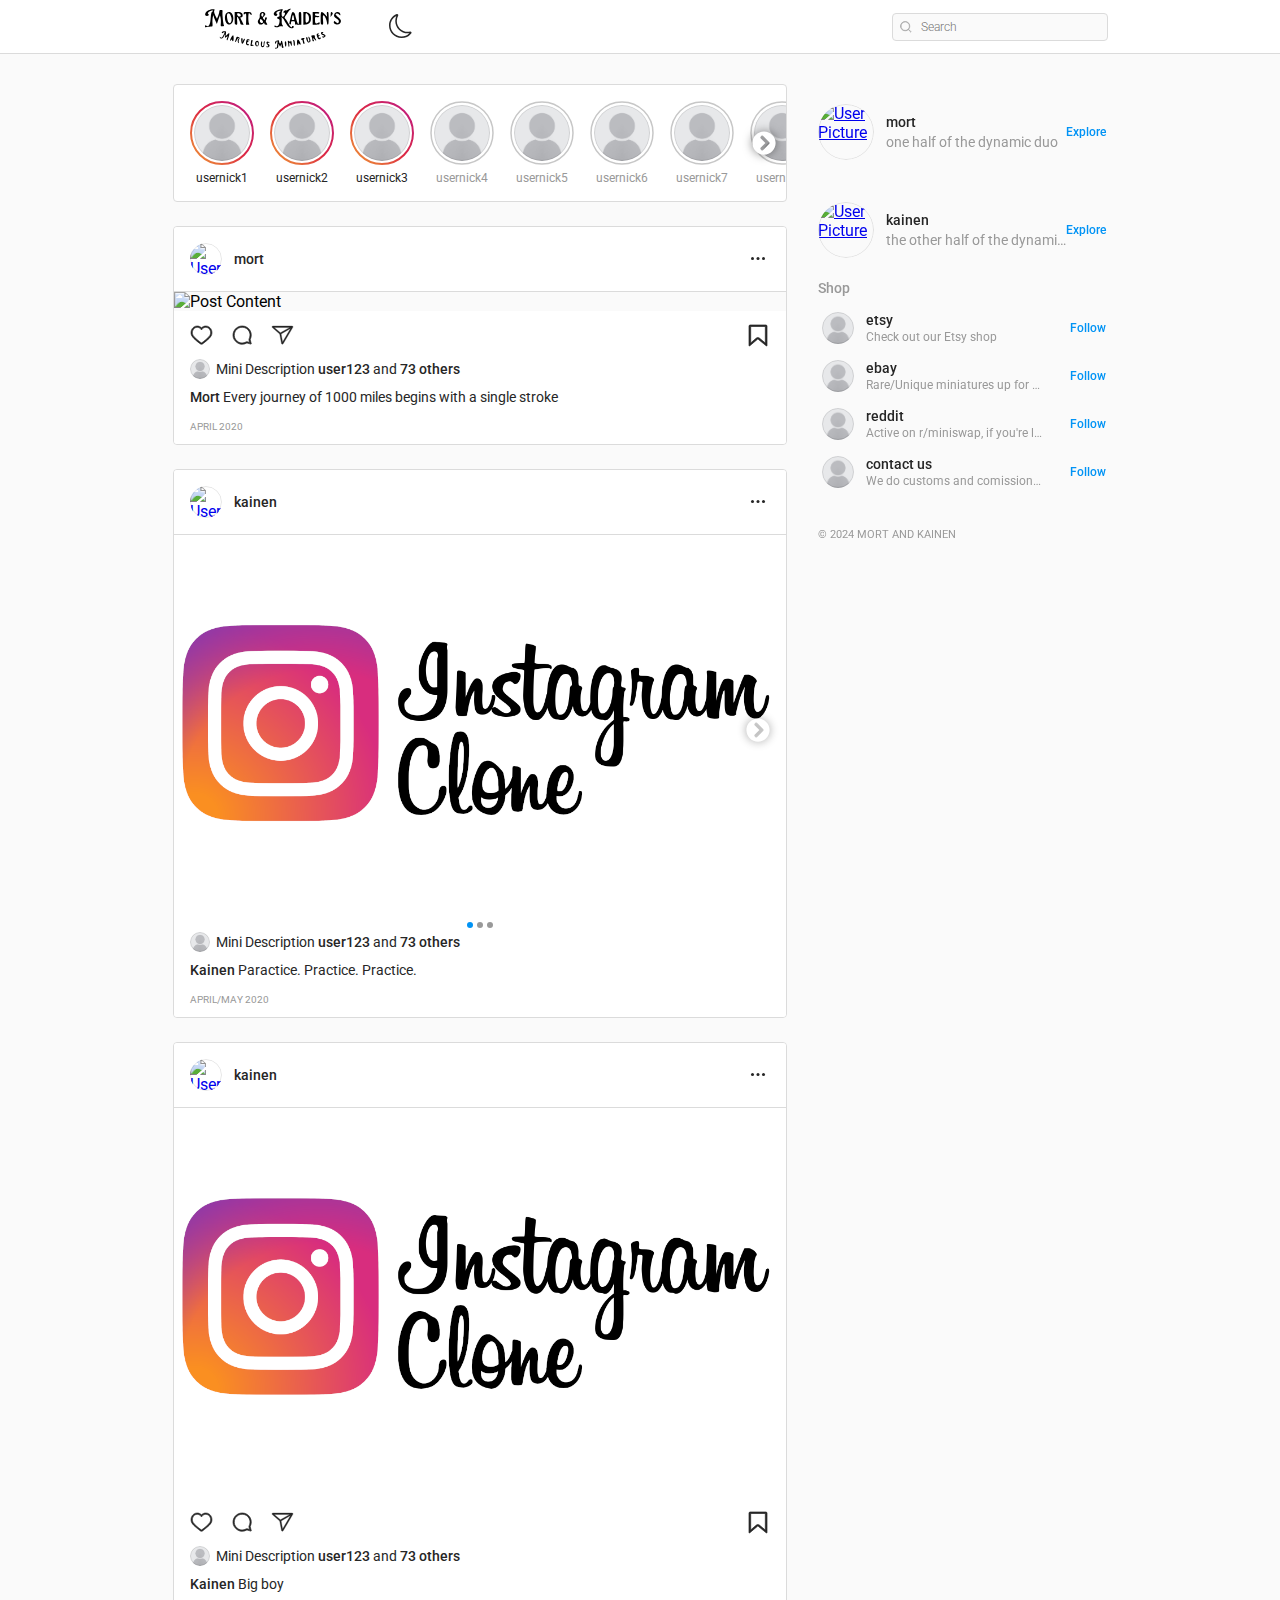
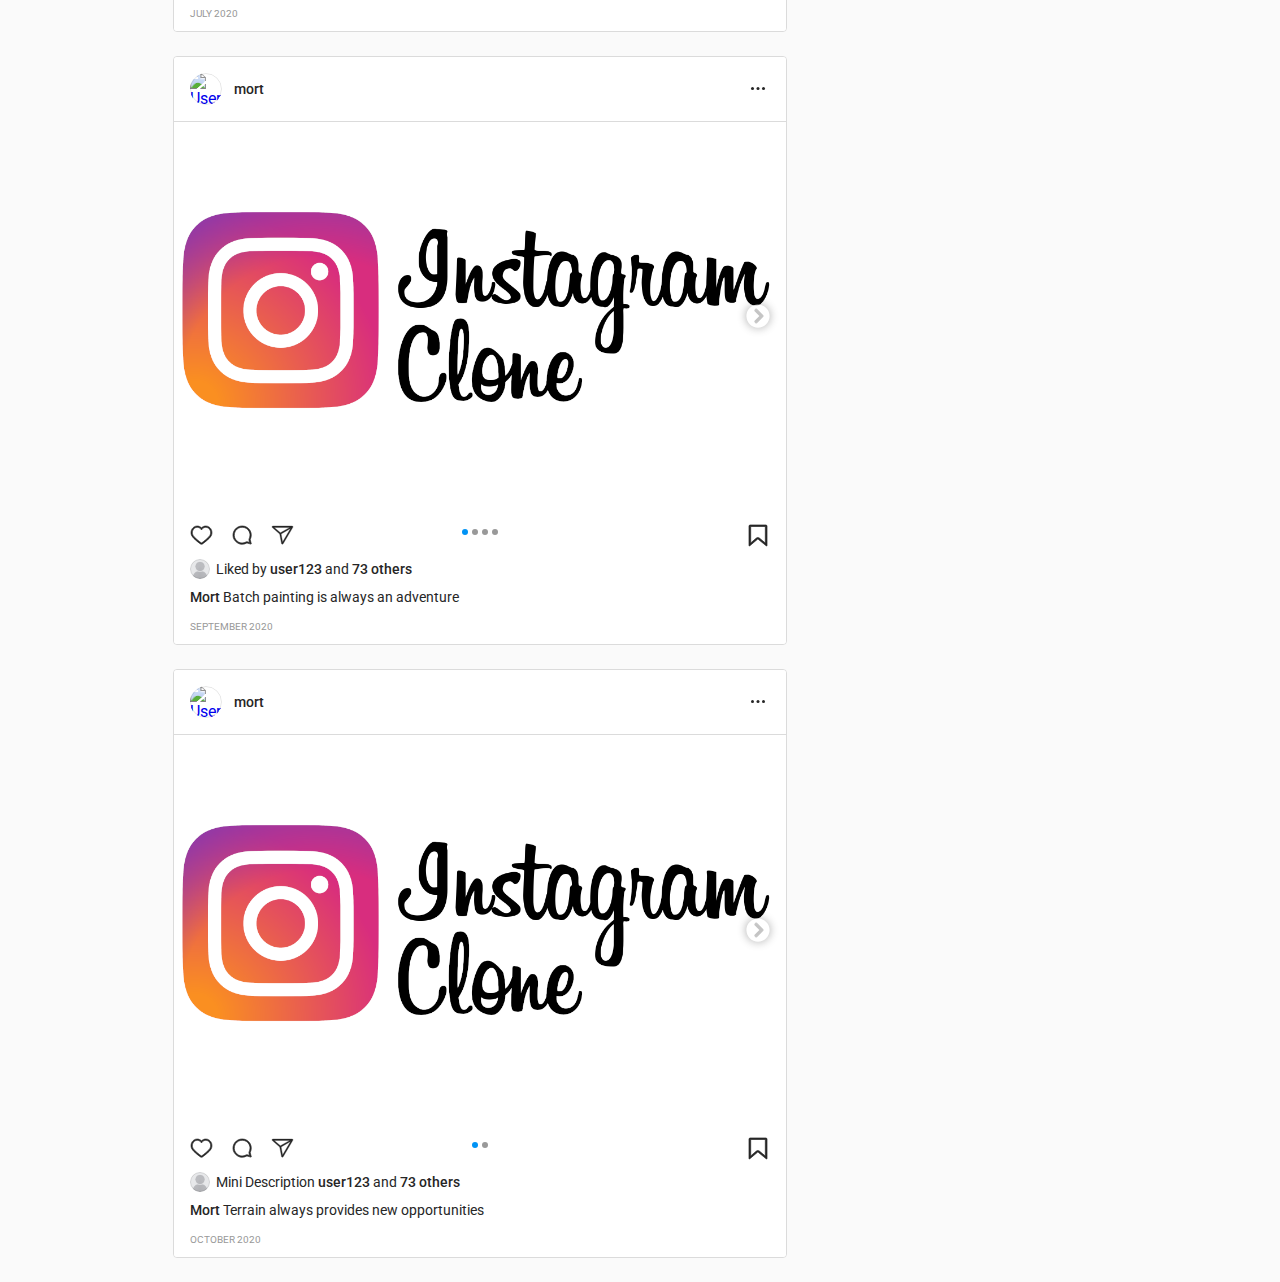
==== commit 89fbef66: "side pages" ====
--- a/index.html
+++ b/index.html
@@ -1,7 +1,7 @@
 <!DOCTYPE html>
 <html lang="en">
   <head>
-    <title>Mort and Kaiden's</title>
+    <title>Mort and Kainen's</title>
     <meta charset="utf-8" />
     <meta name="viewport" content="width=device-width, initial-scale=1.0" />
     <link rel="shortcut icon" href="assets/DnD_Ampersand.png" type="image/x-icon" />
@@ -13,12 +13,24 @@
     <header class="header">
       <nav class="header__content">
         <div class="header__buttons">
-          <a href="https://forgottenrealms.fandom.com/wiki/Mordenkainen" class="header__home">
-            <img class="img-fluid header_logo" src="./assets/logo.svg";>
+          <a href="index.html" class="header__home">
+            <img
+              src="./assets/logo.svg"
+              width="200"
+              height="200"
+              fill="none"
+            >
           </a>
 
           <button class="header__theme-button" title="Toggle Theme">
-            <svg class="header__theme-button-moon" xmlns="http://www.w3.org/2000/svg" width="24" height="24" fill="var(--text-dark)" viewBox="0 0 16 16">
+            <svg
+              class="header__theme-button-moon"
+              xmlns="http://www.w3.org/2000/svg"
+              width="24"
+              height="24"
+              fill="var(--text-dark)"
+              viewBox="0 0 16 16"
+            >
               <path
                 d="M6 .278a.768.768 0 0 1 .08.858 7.208 7.208 0 0 0-.878 3.46c0 4.021 3.278 7.277 7.318 7.277.527 0 1.04-.055 1.533-.16a.787.787 0 0 1 .81.316.733.733 0 0 1-.031.893A8.349 8.349 0 0 1 8.344 16C3.734 16 0 12.286 0 7.71 0 4.266 2.114 1.312 5.124.06A.752.752 0 0 1 6 .278zM4.858 1.311A7.269 7.269 0 0 0 1.025 7.71c0 4.02 3.279 7.276 7.319 7.276a7.316 7.316 0 0 0 5.205-2.162c-.337.042-.68.063-1.029.063-4.61 0-8.343-3.714-8.343-8.29 0-1.167.242-2.278.681-3.286z"
               />
@@ -40,109 +52,338 @@
 
         <div class="header__search">
           <input type="text" placeholder="Search" />
+          <svg
+            width="24"
+            height="24"
+            viewBox="0 0 24 24"
+            fill="none"
+            xmlns="http://www.w3.org/2000/svg"
+          >
+            <path
+              fill-rule="evenodd"
+              clip-rule="evenodd"
+              d="M21.669 21.6543C21.8625 21.4622 21.863 21.1494 21.6703 20.9566L17.3049 16.5913C18.7912 14.9327 19.7017 12.7525 19.7017 10.3508C19.7017 5.18819 15.5135 1 10.3508 1C5.18819 1 1 5.18819 1 10.3508C1 15.5135 5.18819 19.7017 10.3508 19.7017C12.7624 19.7017 14.9475 18.7813 16.606 17.2852L20.9739 21.653C21.1657 21.8449 21.4765 21.8454 21.669 21.6543ZM1.9843 10.3508C1.9843 5.7394 5.7394 1.9843 10.3508 1.9843C14.9623 1.9843 18.7174 5.7394 18.7174 10.3508C18.7174 14.9623 14.9623 18.7174 10.3508 18.7174C5.7394 18.7174 1.9843 14.9623 1.9843 10.3508Z"
+              fill="#A5A5A5"
+              stroke="#A5A5A5"
+              stroke-linecap="round"
+              stroke-linejoin="round"
+            />
+          </svg>
         </div>
-
       </nav>
     </header>
 
     <main class="main-container">
       <section class="content-container">
         <div class="content">
+          <div class="stories">
+            <button class="stories__left-button">
+              <svg xmlns="http://www.w3.org/2000/svg" viewBox="0 0 512 512">
+                <path
+                  fill="#fff"
+                  d="M256 504C119 504 8 393 8 256S119 8 256 8s248 111 248 248-111 248-248 248zM142.1 273l135.5 135.5c9.4 9.4 24.6 9.4 33.9 0l17-17c9.4-9.4 9.4-24.6 0-33.9L226.9 256l101.6-101.6c9.4-9.4 9.4-24.6 0-33.9l-17-17c-9.4-9.4-24.6-9.4-33.9 0L142.1 239c-9.4 9.4-9.4 24.6 0 34z"
+                ></path>
+              </svg>
+            </button>
+            <div class="stories__content">
+              <button class="story story--has-story">
+                <div class="story__avatar">
+                  <div class="story__border">
+                    <svg
+                      width="64"
+                      height="64"
+                      xmlns="http://www.w3.org/2000/svg"
+                    >
+                      <circle r="31" cy="32" cx="32" />
+                      <defs>
+                        <linearGradient
+                          y2="0"
+                          x2="1"
+                          y1="1"
+                          x1="0"
+                          id="--story-gradient"
+                        >
+                          <stop offset="0" stop-color="#f09433" />
+                          <stop offset="0.25" stop-color="#e6683c" />
+                          <stop offset="0.5" stop-color="#dc2743" />
+                          <stop offset="0.75" stop-color="#cc2366" />
+                          <stop offset="1" stop-color="#bc1888" />
+                        </linearGradient>
+                      </defs>
+                    </svg>
+                  </div>
+                  <div class="story__picture">
+                    <img src="assets/default-user.png" alt="User Picture" />
+                  </div>
+                </div>
+                <span class="story__user">usernick1</span>
+              </button>
+              <button class="story story--has-story">
+                <div class="story__avatar">
+                  <div class="story__border">
+                    <svg
+                      width="64"
+                      height="64"
+                      xmlns="http://www.w3.org/2000/svg"
+                    >
+                      <circle r="31" cy="32" cx="32" />
+                    </svg>
+                  </div>
+                  <div class="story__picture">
+                    <img src="assets/default-user.png" alt="User Picture" />
+                  </div>
+                </div>
+                <span class="story__user">usernick2</span>
+              </button>
+              <button class="story story--has-story">
+                <div class="story__avatar">
+                  <div class="story__border">
+                    <svg
+                      width="64"
+                      height="64"
+                      xmlns="http://www.w3.org/2000/svg"
+                    >
+                      <circle r="31" cy="32" cx="32" />
+                    </svg>
+                  </div>
+                  <div class="story__picture">
+                    <img src="assets/default-user.png" alt="User Picture" />
+                  </div>
+                </div>
+                <span class="story__user">usernick3</span>
+              </button>
+              <button class="story">
+                <div class="story__avatar">
+                  <div class="story__border">
+                    <svg
+                      width="64"
+                      height="64"
+                      xmlns="http://www.w3.org/2000/svg"
+                    >
+                      <circle r="31" cy="32" cx="32" />
+                    </svg>
+                  </div>
+                  <div class="story__picture">
+                    <img src="assets/default-user.png" alt="User Picture" />
+                  </div>
+                </div>
+                <span class="story__user">usernick4</span>
+              </button>
+              <button class="story">
+                <div class="story__avatar">
+                  <div class="story__border">
+                    <svg
+                      width="64"
+                      height="64"
+                      xmlns="http://www.w3.org/2000/svg"
+                    >
+                      <circle r="31" cy="32" cx="32" />
+                    </svg>
+                  </div>
+                  <div class="story__picture">
+                    <img src="assets/default-user.png" alt="User Picture" />
+                  </div>
+                </div>
+                <span class="story__user">usernick5</span>
+              </button>
+              <button class="story">
+                <div class="story__avatar">
+                  <div class="story__border">
+                    <svg
+                      width="64"
+                      height="64"
+                      xmlns="http://www.w3.org/2000/svg"
+                    >
+                      <circle r="31" cy="32" cx="32" />
+                    </svg>
+                  </div>
+                  <div class="story__picture">
+                    <img src="assets/default-user.png" alt="User Picture" />
+                  </div>
+                </div>
+                <span class="story__user">usernick6</span>
+              </button>
+              <button class="story">
+                <div class="story__avatar">
+                  <div class="story__border">
+                    <svg
+                      width="64"
+                      height="64"
+                      xmlns="http://www.w3.org/2000/svg"
+                    >
+                      <circle r="31" cy="32" cx="32" />
+                    </svg>
+                  </div>
+                  <div class="story__picture">
+                    <img src="assets/default-user.png" alt="User Picture" />
+                  </div>
+                </div>
+                <span class="story__user">usernick7</span>
+              </button>
+              <button class="story">
+                <div class="story__avatar">
+                  <div class="story__border">
+                    <svg
+                      width="64"
+                      height="64"
+                      xmlns="http://www.w3.org/2000/svg"
+                    >
+                      <circle r="31" cy="32" cx="32" />
+                    </svg>
+                  </div>
+                  <div class="story__picture">
+                    <img src="assets/default-user.png" alt="User Picture" />
+                  </div>
+                </div>
+                <span class="story__user">usernick8</span>
+              </button>
+              <button class="story">
+                <div class="story__avatar">
+                  <div class="story__border">
+                    <svg
+                      width="64"
+                      height="64"
+                      xmlns="http://www.w3.org/2000/svg"
+                    >
+                      <circle r="31" cy="32" cx="32" />
+                    </svg>
+                  </div>
+                  <div class="story__picture">
+                    <img src="assets/default-user.png" alt="User Picture" />
+                  </div>
+                </div>
+                <span class="story__user">usernick9</span>
+              </button>
+              <button class="story">
+                <div class="story__avatar">
+                  <div class="story__border">
+                    <svg
+                      width="64"
+                      height="64"
+                      xmlns="http://www.w3.org/2000/svg"
+                    >
+                      <circle r="31" cy="32" cx="32" />
+                    </svg>
+                  </div>
+                  <div class="story__picture">
+                    <img src="assets/default-user.png" alt="User Picture" />
+                  </div>
+                </div>
+                <span class="story__user">usernick10</span>
+              </button>
+              <button class="story">
+                <div class="story__avatar">
+                  <div class="story__border">
+                    <svg
+                      width="64"
+                      height="64"
+                      xmlns="http://www.w3.org/2000/svg"
+                    >
+                      <circle r="31" cy="32" cx="32" />
+                    </svg>
+                  </div>
+                  <div class="story__picture">
+                    <img src="assets/default-user.png" alt="User Picture" />
+                  </div>
+                </div>
+                <span class="story__user">usernick11</span>
+              </button>
+              <button class="story">
+                <div class="story__avatar">
+                  <div class="story__border">
+                    <svg
+                      width="64"
+                      height="64"
+                      xmlns="http://www.w3.org/2000/svg"
+                    >
+                      <circle r="31" cy="32" cx="32" />
+                    </svg>
+                  </div>
+                  <div class="story__picture">
+                    <img src="assets/default-user.png" alt="User Picture" />
+                  </div>
+                </div>
+                <span class="story__user">usernick12</span>
+              </button>
+              <button class="story">
+                <div class="story__avatar">
+                  <div class="story__border">
+                    <svg
+                      width="64"
+                      height="64"
+                      xmlns="http://www.w3.org/2000/svg"
+                    >
+                      <circle r="31" cy="32" cx="32" />
+                    </svg>
+                  </div>
+                  <div class="story__picture">
+                    <img src="assets/default-user.png" alt="User Picture" />
+                  </div>
+                </div>
+                <span class="story__user">usernick13</span>
+              </button>
+              <button class="story">
+                <div class="story__avatar">
+                  <div class="story__border">
+                    <svg
+                      width="64"
+                      height="64"
+                      xmlns="http://www.w3.org/2000/svg"
+                    >
+                      <circle r="31" cy="32" cx="32" />
+                    </svg>
+                  </div>
+                  <div class="story__picture">
+                    <img src="assets/default-user.png" alt="User Picture" />
+                  </div>
+                </div>
+                <span class="story__user">usernick14</span>
+              </button>
+              <button class="story">
+                <div class="story__avatar">
+                  <div class="story__border">
+                    <svg
+                      width="64"
+                      height="64"
+                      xmlns="http://www.w3.org/2000/svg"
+                    >
+                      <circle r="31" cy="32" cx="32" />
+                    </svg>
+                  </div>
+                  <div class="story__picture">
+                    <img src="assets/default-user.png" alt="User Picture" />
+                  </div>
+                </div>
+                <span class="story__user">usernick15</span>
+              </button>
+            </div>
+            <button class="stories__right-button">
+              <svg xmlns="http://www.w3.org/2000/svg" viewBox="0 0 512 512">
+                <path
+                  fill="#fff"
+                  d="M256 8c137 0 248 111 248 248S393 504 256 504 8 393 8 256 119 8 256 8zm113.9 231L234.4 103.5c-9.4-9.4-24.6-9.4-33.9 0l-17 17c-9.4 9.4-9.4 24.6 0 33.9L285.1 256 183.5 357.6c-9.4 9.4-9.4 24.6 0 33.9l17 17c9.4 9.4 24.6 9.4 33.9 0L369.9 273c9.4-9.4 9.4-24.6 0-34z"
+                ></path>
+              </svg>
+            </button>
+          </div>
 
           <div class="posts">
             <article class="post">
               <div class="post__header">
                 <div class="post__profile">
                   <a
-                    href="https://github.com/leocosta1"
+                    href="https://forgottenrealms.fandom.com/wiki/Mordenkainen"
                     target="_blank"
                     class="post__avatar"
                   >
-                    <img src="assets/default-user.png" alt="User Picture" />
+                    <img src="assets/Mort-1.webp" alt="User Picture" />
                   </a>
                   <a
-                    href="https://github.com/leocosta1"
+                    href="https://forgottenrealms.fandom.com/wiki/Mordenkainen"
                     target="_blank"
                     class="post__user"
                     >Mort</a
                   >
-                </div>
-              </div>
-
-              <div class="post__content">
-                <div class="post__medias">
-                  <img class="post__media" src="assets/insta-clone.png" alt="Post Content"/>
-                </div>
-              </div>
-              <div class="post__footer">
-
-
-                <div class="post__infos">
-                  <div class="post__description">
-                    <span>
-                      <a class="post__name--underline" href="https://github.com/leocosta1" target="_blank">Mort</a> Beginning the journey
-                    </span>
-                  </div>
-
-                  <span class="post__date-time">May 2020</span>
-                </div>
-              </div>
-            </article>
-            <article class="post">
-              <div class="post__header">
-                <div class="post__profile">
-                  <a href="#" class="post__avatar">
-                    <img src="assets/default-user.png" alt="User Picture" />
-                  </a>
-                  <a href="#" class="post__user">usernick1</a>
-                </div>
-
-              </div>
-
-              <div class="post__content">
-                <div class="post__medias">
-                  <img
-                    class="post__media"
-                    src="assets/insta-clone.png"
-                    alt="Post Content"
-                  />
-                  <img
-                    class="post__media"
-                    src="assets/insta-clone.png"
-                    alt="Post Content"
-                  />
-                  <img
-                    class="post__media"
-                    src="assets/insta-clone.png"
-                    alt="Post Content"
-                  />
-                </div>
-              </div>
-
-              <div class="post__footer">
-                <div class="post__buttons">
-                  <div class="post__indicators"></div>
-                </div>
-
-                <div class="post__infos">
-                  <div class="post__description">
-                    <span>
-                      <a class="post__name--underline" href="#">Kaiden</a>
-                      Practice. Practice. Practice.
-                    </span>
-                  </div>
-
-                  <span class="post__date-time">May/June 2020</span>
-                </div>
-              </div>
-            </article>
-            <article class="post">
-              <div class="post__header">
-                <div class="post__profile">
-                  <a href="#" class="post__avatar">
-                    <img src="assets/default-user.png" alt="User Picture" />
-                  </a>
-                  <a href="#" class="post__user">usernick2</a>
                 </div>
 
                 <button class="post__more-options">
@@ -174,7 +415,7 @@
                 <div class="post__medias">
                   <img
                     class="post__media"
-                    src="assets/insta-clone.png"
+                    src="assets/Marvelous Miniatures.jpg"
                     alt="Post Content"
                   />
                 </div>
@@ -262,7 +503,7 @@
                     </a>
 
                     <span
-                      >Liked by
+                      >Mini Description
                       <a class="post__name--underline" href="#">user123</a> and
                       <a href="#">73 others</a></span
                     >
@@ -270,12 +511,17 @@
 
                   <div class="post__description">
                     <span>
-                      <a class="post__name--underline" href="#">usernick2</a>
-                      Single media post example.
+                      <a
+                        class="post__name--underline"
+                        href="https://github.com/leocosta1"
+                        target="_blank"
+                        >Mort</a
+                      >
+                      Every journey of 1000 miles begins with a single stroke
                     </span>
                   </div>
 
-                  <span class="post__date-time">3 hours ago</span>
+                  <span class="post__date-time">April 2020</span>
                 </div>
               </div>
             </article>
@@ -283,9 +529,9 @@
               <div class="post__header">
                 <div class="post__profile">
                   <a href="#" class="post__avatar">
-                    <img src="assets/default-user.png" alt="User Picture" />
+                    <img src="assets/kainen-1.webp" alt="User Picture" />
                   </a>
-                  <a href="#" class="post__user">usernick3</a>
+                  <a href="#" class="post__user">Kainen</a>
                 </div>
 
                 <button class="post__more-options">
@@ -322,7 +568,7 @@
                   />
                   <img
                     class="post__media"
-                    src="assets/insta-clone.png"
+                    src="assets/Logo.jpg"
                     alt="Post Content"
                   />
                   <img
@@ -330,87 +576,12 @@
                     src="assets/insta-clone.png"
                     alt="Post Content"
                   />
-                  <img
-                    class="post__media"
-                    src="assets/insta-clone.png"
-                    alt="Post Content"
-                  />
                 </div>
               </div>
 
               <div class="post__footer">
                 <div class="post__buttons">
-                  <button class="post__button">
-                    <svg
-                      width="24"
-                      height="24"
-                      viewBox="0 0 24 24"
-                      fill="none"
-                      xmlns="http://www.w3.org/2000/svg"
-                    >
-                      <path
-                        d="M11.4995 21.2609C11.1062 21.2609 10.7307 21.1362 10.4133 20.9001C8.2588 19.3012 3.10938 15.3239 1.81755 12.9143C0.127895 9.76543 1.14258 5.72131 4.07489 3.89968C5.02253 3.31177 6.09533 3 7.18601 3C8.81755 3 10.3508 3.66808 11.4995 4.85726C12.6483 3.66808 14.1815 3 15.8131 3C16.9038 3 17.9766 3.31177 18.9242 3.89968C21.8565 5.72131 22.8712 9.76543 21.186 12.9143C19.8942 15.3239 14.7448 19.3012 12.5902 20.9001C12.2684 21.1362 11.8929 21.2609 11.4995 21.2609ZM7.18601 4.33616C6.34565 4.33616 5.5187 4.57667 4.78562 5.03096C2.43888 6.49183 1.63428 9.74316 2.99763 12.2819C4.19558 14.5177 9.58639 18.6242 11.209 19.8267C11.3789 19.9514 11.6158 19.9514 11.7856 19.8267C13.4082 18.6197 18.799 14.5133 19.997 12.2819C21.3603 9.74316 20.5557 6.48738 18.209 5.03096C17.4804 4.57667 16.6534 4.33616 15.8131 4.33616C14.3425 4.33616 12.9657 5.04878 12.0359 6.28696L11.4995 7.00848L10.9631 6.28696C10.0334 5.04878 8.6611 4.33616 7.18601 4.33616Z"
-                        fill="var(--text-dark)"
-                        stroke="var(--text-dark)"
-                        stroke-width="0.6"
-                      />
-                    </svg>
-                  </button>
-                  <button class="post__button">
-                    <svg
-                      width="24"
-                      height="24"
-                      viewBox="0 0 24 24"
-                      fill="none"
-                      xmlns="http://www.w3.org/2000/svg"
-                    >
-                      <path
-                        fill-rule="evenodd"
-                        clip-rule="evenodd"
-                        d="M21.2959 20.8165L20.2351 16.8602C20.1743 16.6385 20.2047 16.3994 20.309 16.1907C21.2351 14.3342 21.5438 12.117 20.9742 9.80402C20.2003 6.67374 17.757 4.16081 14.6354 3.33042C13.7833 3.10869 12.9442 3 12.1312 3C6.29665 3 1.74035 8.47365 3.31418 14.5647C4.04458 17.3819 7.05314 20.2992 9.88344 20.9861C10.6486 21.173 11.4008 21.26 12.1312 21.26C13.7006 21.26 15.1701 20.8557 16.4614 20.1601C16.6049 20.0818 16.7657 20.0383 16.9222 20.0383C17.0005 20.0383 17.0787 20.047 17.157 20.0688L21.009 21.0991C21.0307 21.1035 21.0525 21.1078 21.0699 21.1078C21.2177 21.1078 21.3351 20.9687 21.2959 20.8165ZM19.0178 17.1863L19.6178 19.4253L17.4831 18.8558C17.3005 18.8079 17.1135 18.7819 16.9222 18.7819C16.557 18.7819 16.1875 18.8775 15.8571 19.0558C14.6963 19.6818 13.4441 19.9992 12.1312 19.9992C11.4834 19.9992 10.8269 19.9166 10.1791 19.7601C7.78354 19.1775 5.14453 16.6037 4.53586 14.2473C3.90111 11.7865 4.40109 9.26057 5.90536 7.31719C7.40964 5.3738 9.6791 4.26081 12.1312 4.26081C12.8529 4.26081 13.5876 4.35646 14.3137 4.5521C16.9961 5.26511 19.0786 7.39544 19.7525 10.1084C20.2264 12.0213 20.0308 13.9299 19.183 15.6298C18.9395 16.1168 18.8787 16.6689 19.0178 17.1863Z"
-                        fill="var(--text-dark)"
-                        stroke="var(--text-dark)"
-                        stroke-width="0.7"
-                      />
-                    </svg>
-                  </button>
-                  <button class="post__button">
-                    <svg
-                      width="24"
-                      height="24"
-                      viewBox="0 0 24 24"
-                      fill="none"
-                      xmlns="http://www.w3.org/2000/svg"
-                    >
-                      <path
-                        fill-rule="evenodd"
-                        clip-rule="evenodd"
-                        d="M22.8555 3.44542C22.6978 3.16703 22.3962 3 22.0714 3L2.91369 3.01392C2.52859 3.01392 2.19453 3.25055 2.05997 3.60781C1.96254 3.86764 1.98574 4.14603 2.11565 4.37338C2.16669 4.45689 2.23165 4.53577 2.31052 4.60537L9.69243 10.9712L11.4927 20.5338C11.5623 20.9096 11.8499 21.188 12.2304 21.2483C12.6062 21.3086 12.9774 21.1323 13.1723 20.8029L22.8509 4.35018C23.0179 4.06715 23.0179 3.72381 22.8555 3.44542ZM4.21748 4.39194H19.8164L10.4255 9.75089L4.21748 4.39194ZM12.6248 18.9841L11.1122 10.948L20.5171 5.58436L12.6248 18.9841Z"
-                        fill="var(--text-dark)"
-                        stroke="var(--text-dark)"
-                        stroke-width="0.3"
-                      />
-                    </svg>
-                  </button>
-
                   <div class="post__indicators"></div>
-
-                  <button class="post__button post__button--align-right">
-                    <svg
-                      width="24"
-                      height="24"
-                      viewBox="0 0 24 24"
-                      fill="none"
-                      xmlns="http://www.w3.org/2000/svg"
-                    >
-                      <path
-                        d="M19.875 2H4.125C3.50625 2 3 2.44939 3 3.00481V22.4648C3 23.0202 3.36563 23.1616 3.82125 22.7728L11.5444 16.1986C11.7244 16.0471 12.0225 16.0471 12.2025 16.1936L20.1731 22.7879C20.6287 23.1666 21 23.0202 21 22.4648V3.00481C21 2.44939 20.4994 2 19.875 2ZM19.3125 20.0209L13.3444 15.0827C12.9281 14.7394 12.405 14.5677 11.8763 14.5677C11.3363 14.5677 10.8019 14.7444 10.3856 15.0979L4.6875 19.9502V3.51479H19.3125V20.0209Z"
-                        fill="var(--text-dark)"
-                        stroke="var(--text-dark)"
-                        stroke-width="0.7"
-                      />
-                    </svg>
-                  </button>
                 </div>
 
                 <div class="post__infos">
@@ -420,7 +591,7 @@
                     </a>
 
                     <span
-                      >Liked by
+                      >Mini Description
                       <a class="post__name--underline" href="#">user123</a> and
                       <a href="#">73 others</a></span
                     >
@@ -428,16 +599,12 @@
 
                   <div class="post__description">
                     <span>
-                      <a class="post__name--underline" href="#">usernick3</a>
-                      Lorem ipsum dolor sit amet consectetur adipisicing elit.
-                      Similique laudantium consequuntur vitae impedit eaque?
-                      Accusantium rerum vel ducimus perspiciatis nesciunt a
-                      minus minima earum delectus. Doloremque consequuntur
-                      ducimus illum placeat!
+                      <a class="post__name--underline" href="#">Kainen</a>
+                      Paractice. Practice. Practice.
                     </span>
                   </div>
 
-                  <span class="post__date-time">1 day ago</span>
+                  <span class="post__date-time">April/May 2020</span>
                 </div>
               </div>
             </article>
@@ -445,9 +612,9 @@
               <div class="post__header">
                 <div class="post__profile">
                   <a href="#" class="post__avatar">
-                    <img src="assets/default-user.png" alt="User Picture" />
+                    <img src="assets/kainen-1.webp" alt="User Picture" />
                   </a>
-                  <a href="#" class="post__user">usernick4</a>
+                  <a href="#" class="post__user">Kainen</a>
                 </div>
 
                 <button class="post__more-options">
@@ -482,11 +649,164 @@
                     src="assets/insta-clone.png"
                     alt="Post Content"
                   />
+                </div>
+              </div>
+
+              <div class="post__footer">
+                <div class="post__buttons">
+                  <button class="post__button">
+                    <svg
+                      width="24"
+                      height="24"
+                      viewBox="0 0 24 24"
+                      fill="none"
+                      xmlns="http://www.w3.org/2000/svg"
+                    >
+                      <path
+                        d="M11.4995 21.2609C11.1062 21.2609 10.7307 21.1362 10.4133 20.9001C8.2588 19.3012 3.10938 15.3239 1.81755 12.9143C0.127895 9.76543 1.14258 5.72131 4.07489 3.89968C5.02253 3.31177 6.09533 3 7.18601 3C8.81755 3 10.3508 3.66808 11.4995 4.85726C12.6483 3.66808 14.1815 3 15.8131 3C16.9038 3 17.9766 3.31177 18.9242 3.89968C21.8565 5.72131 22.8712 9.76543 21.186 12.9143C19.8942 15.3239 14.7448 19.3012 12.5902 20.9001C12.2684 21.1362 11.8929 21.2609 11.4995 21.2609ZM7.18601 4.33616C6.34565 4.33616 5.5187 4.57667 4.78562 5.03096C2.43888 6.49183 1.63428 9.74316 2.99763 12.2819C4.19558 14.5177 9.58639 18.6242 11.209 19.8267C11.3789 19.9514 11.6158 19.9514 11.7856 19.8267C13.4082 18.6197 18.799 14.5133 19.997 12.2819C21.3603 9.74316 20.5557 6.48738 18.209 5.03096C17.4804 4.57667 16.6534 4.33616 15.8131 4.33616C14.3425 4.33616 12.9657 5.04878 12.0359 6.28696L11.4995 7.00848L10.9631 6.28696C10.0334 5.04878 8.6611 4.33616 7.18601 4.33616Z"
+                        fill="var(--text-dark)"
+                        stroke="var(--text-dark)"
+                        stroke-width="0.6"
+                      />
+                    </svg>
+                  </button>
+                  <button class="post__button">
+                    <svg
+                      width="24"
+                      height="24"
+                      viewBox="0 0 24 24"
+                      fill="none"
+                      xmlns="http://www.w3.org/2000/svg"
+                    >
+                      <path
+                        fill-rule="evenodd"
+                        clip-rule="evenodd"
+                        d="M21.2959 20.8165L20.2351 16.8602C20.1743 16.6385 20.2047 16.3994 20.309 16.1907C21.2351 14.3342 21.5438 12.117 20.9742 9.80402C20.2003 6.67374 17.757 4.16081 14.6354 3.33042C13.7833 3.10869 12.9442 3 12.1312 3C6.29665 3 1.74035 8.47365 3.31418 14.5647C4.04458 17.3819 7.05314 20.2992 9.88344 20.9861C10.6486 21.173 11.4008 21.26 12.1312 21.26C13.7006 21.26 15.1701 20.8557 16.4614 20.1601C16.6049 20.0818 16.7657 20.0383 16.9222 20.0383C17.0005 20.0383 17.0787 20.047 17.157 20.0688L21.009 21.0991C21.0307 21.1035 21.0525 21.1078 21.0699 21.1078C21.2177 21.1078 21.3351 20.9687 21.2959 20.8165ZM19.0178 17.1863L19.6178 19.4253L17.4831 18.8558C17.3005 18.8079 17.1135 18.7819 16.9222 18.7819C16.557 18.7819 16.1875 18.8775 15.8571 19.0558C14.6963 19.6818 13.4441 19.9992 12.1312 19.9992C11.4834 19.9992 10.8269 19.9166 10.1791 19.7601C7.78354 19.1775 5.14453 16.6037 4.53586 14.2473C3.90111 11.7865 4.40109 9.26057 5.90536 7.31719C7.40964 5.3738 9.6791 4.26081 12.1312 4.26081C12.8529 4.26081 13.5876 4.35646 14.3137 4.5521C16.9961 5.26511 19.0786 7.39544 19.7525 10.1084C20.2264 12.0213 20.0308 13.9299 19.183 15.6298C18.9395 16.1168 18.8787 16.6689 19.0178 17.1863Z"
+                        fill="var(--text-dark)"
+                        stroke="var(--text-dark)"
+                        stroke-width="0.7"
+                      />
+                    </svg>
+                  </button>
+                  <button class="post__button">
+                    <svg
+                      width="24"
+                      height="24"
+                      viewBox="0 0 24 24"
+                      fill="none"
+                      xmlns="http://www.w3.org/2000/svg"
+                    >
+                      <path
+                        fill-rule="evenodd"
+                        clip-rule="evenodd"
+                        d="M22.8555 3.44542C22.6978 3.16703 22.3962 3 22.0714 3L2.91369 3.01392C2.52859 3.01392 2.19453 3.25055 2.05997 3.60781C1.96254 3.86764 1.98574 4.14603 2.11565 4.37338C2.16669 4.45689 2.23165 4.53577 2.31052 4.60537L9.69243 10.9712L11.4927 20.5338C11.5623 20.9096 11.8499 21.188 12.2304 21.2483C12.6062 21.3086 12.9774 21.1323 13.1723 20.8029L22.8509 4.35018C23.0179 4.06715 23.0179 3.72381 22.8555 3.44542ZM4.21748 4.39194H19.8164L10.4255 9.75089L4.21748 4.39194ZM12.6248 18.9841L11.1122 10.948L20.5171 5.58436L12.6248 18.9841Z"
+                        fill="var(--text-dark)"
+                        stroke="var(--text-dark)"
+                        stroke-width="0.3"
+                      />
+                    </svg>
+                  </button>
+
+                  <div class="post__indicators"></div>
+
+                  <button class="post__button post__button--align-right">
+                    <svg
+                      width="24"
+                      height="24"
+                      viewBox="0 0 24 24"
+                      fill="none"
+                      xmlns="http://www.w3.org/2000/svg"
+                    >
+                      <path
+                        d="M19.875 2H4.125C3.50625 2 3 2.44939 3 3.00481V22.4648C3 23.0202 3.36563 23.1616 3.82125 22.7728L11.5444 16.1986C11.7244 16.0471 12.0225 16.0471 12.2025 16.1936L20.1731 22.7879C20.6287 23.1666 21 23.0202 21 22.4648V3.00481C21 2.44939 20.4994 2 19.875 2ZM19.3125 20.0209L13.3444 15.0827C12.9281 14.7394 12.405 14.5677 11.8763 14.5677C11.3363 14.5677 10.8019 14.7444 10.3856 15.0979L4.6875 19.9502V3.51479H19.3125V20.0209Z"
+                        fill="var(--text-dark)"
+                        stroke="var(--text-dark)"
+                        stroke-width="0.7"
+                      />
+                    </svg>
+                  </button>
+                </div>
+
+                <div class="post__infos">
+                  <div class="post__likes">
+                    <a href="#" class="post__likes-avatar">
+                      <img src="assets/default-user.png" alt="User Picture" />
+                    </a>
+
+                    <span
+                      >Mini Description
+                      <a class="post__name--underline" href="#">user123</a> and
+                      <a href="#">73 others</a></span
+                    >
+                  </div>
+
+                  <div class="post__description">
+                    <span>
+                      <a class="post__name--underline" href="#">Kainen</a>
+                      Big boy
+                    </span>
+                  </div>
+
+                  <span class="post__date-time">July 2020</span>
+                </div>
+              </div>
+            </article>
+            <article class="post">
+              <div class="post__header">
+                <div class="post__profile">
+                  <a href="#" class="post__avatar">
+                    <img src="assets/Mort-1.webp" alt="User Picture" />
+                  </a>
+                  <a href="#" class="post__user">Mort</a>
+                </div>
+
+                <button class="post__more-options">
+                  <svg
+                    width="24"
+                    height="24"
+                    viewBox="0 0 24 24"
+                    fill="none"
+                    xmlns="http://www.w3.org/2000/svg"
+                  >
+                    <circle
+                      cx="6.5"
+                      cy="11.5"
+                      r="1.5"
+                      fill="var(--text-dark)"
+                    />
+                    <circle cx="12" cy="11.5" r="1.5" fill="var(--text-dark)" />
+                    <circle
+                      cx="17.5"
+                      cy="11.5"
+                      r="1.5"
+                      fill="var(--text-dark)"
+                    />
+                  </svg>
+                </button>
+              </div>
+
+              <div class="post__content">
+                <div class="post__medias">
                   <img
                     class="post__media"
                     src="assets/insta-clone.png"
                     alt="Post Content"
                   />
+                  <img
+                    class="post__media"
+                    src="assets/insta-clone.png"
+                    alt="Post Content"
+                  />
+                  <img
+                    class="post__media"
+                    src="assets/insta-clone.png"
+                    alt="Post Content"
+                  />
+                  <img
+                    class="post__media"
+                    src="assets/insta-clone.png"
+                    alt="Post Content"
+                  />
                 </div>
               </div>
 
@@ -580,15 +900,160 @@
 
                   <div class="post__description">
                     <span>
-                      <a class="post__name--underline" href="#">usernick4</a>
-                      Lorem ipsum dolor sit amet consectetur adipisicing elit.
-                      Ducimus voluptates expedita ab vel dolore voluptatem rerum
-                      repudiandae unde temporibus sed quos quis illo, dolores
-                      facere officiis autem. Error, non quidem.
+                      <a class="post__name--underline" href="#">Mort</a>
+                      Batch painting is always an adventure
                     </span>
                   </div>
 
-                  <span class="post__date-time">3 days ago</span>
+                  <span class="post__date-time">September 2020</span>
+                </div>
+              </div>
+            </article>
+            <article class="post">
+              <div class="post__header">
+                <div class="post__profile">
+                  <a href="#" class="post__avatar">
+                    <img src="assets/Mort-1.webp" alt="User Picture" />
+                  </a>
+                  <a href="#" class="post__user">Mort</a>
+                </div>
+
+                <button class="post__more-options">
+                  <svg
+                    width="24"
+                    height="24"
+                    viewBox="0 0 24 24"
+                    fill="none"
+                    xmlns="http://www.w3.org/2000/svg"
+                  >
+                    <circle
+                      cx="6.5"
+                      cy="11.5"
+                      r="1.5"
+                      fill="var(--text-dark)"
+                    />
+                    <circle cx="12" cy="11.5" r="1.5" fill="var(--text-dark)" />
+                    <circle
+                      cx="17.5"
+                      cy="11.5"
+                      r="1.5"
+                      fill="var(--text-dark)"
+                    />
+                  </svg>
+                </button>
+              </div>
+
+              <div class="post__content">
+                <div class="post__medias">
+                  <img
+                    class="post__media"
+                    src="assets/insta-clone.png"
+                    alt="Post Content"
+                  />
+                  <img
+                    class="post__media"
+                    src="assets/insta-clone.png"
+                    alt="Post Content"
+                  />
+                </div>
+              </div>
+
+              <div class="post__footer">
+                <div class="post__buttons">
+                  <button class="post__button">
+                    <svg
+                      width="24"
+                      height="24"
+                      viewBox="0 0 24 24"
+                      fill="none"
+                      xmlns="http://www.w3.org/2000/svg"
+                    >
+                      <path
+                        d="M11.4995 21.2609C11.1062 21.2609 10.7307 21.1362 10.4133 20.9001C8.2588 19.3012 3.10938 15.3239 1.81755 12.9143C0.127895 9.76543 1.14258 5.72131 4.07489 3.89968C5.02253 3.31177 6.09533 3 7.18601 3C8.81755 3 10.3508 3.66808 11.4995 4.85726C12.6483 3.66808 14.1815 3 15.8131 3C16.9038 3 17.9766 3.31177 18.9242 3.89968C21.8565 5.72131 22.8712 9.76543 21.186 12.9143C19.8942 15.3239 14.7448 19.3012 12.5902 20.9001C12.2684 21.1362 11.8929 21.2609 11.4995 21.2609ZM7.18601 4.33616C6.34565 4.33616 5.5187 4.57667 4.78562 5.03096C2.43888 6.49183 1.63428 9.74316 2.99763 12.2819C4.19558 14.5177 9.58639 18.6242 11.209 19.8267C11.3789 19.9514 11.6158 19.9514 11.7856 19.8267C13.4082 18.6197 18.799 14.5133 19.997 12.2819C21.3603 9.74316 20.5557 6.48738 18.209 5.03096C17.4804 4.57667 16.6534 4.33616 15.8131 4.33616C14.3425 4.33616 12.9657 5.04878 12.0359 6.28696L11.4995 7.00848L10.9631 6.28696C10.0334 5.04878 8.6611 4.33616 7.18601 4.33616Z"
+                        fill="var(--text-dark)"
+                        stroke="var(--text-dark)"
+                        stroke-width="0.6"
+                      />
+                    </svg>
+                  </button>
+                  <button class="post__button">
+                    <svg
+                      width="24"
+                      height="24"
+                      viewBox="0 0 24 24"
+                      fill="none"
+                      xmlns="http://www.w3.org/2000/svg"
+                    >
+                      <path
+                        fill-rule="evenodd"
+                        clip-rule="evenodd"
+                        d="M21.2959 20.8165L20.2351 16.8602C20.1743 16.6385 20.2047 16.3994 20.309 16.1907C21.2351 14.3342 21.5438 12.117 20.9742 9.80402C20.2003 6.67374 17.757 4.16081 14.6354 3.33042C13.7833 3.10869 12.9442 3 12.1312 3C6.29665 3 1.74035 8.47365 3.31418 14.5647C4.04458 17.3819 7.05314 20.2992 9.88344 20.9861C10.6486 21.173 11.4008 21.26 12.1312 21.26C13.7006 21.26 15.1701 20.8557 16.4614 20.1601C16.6049 20.0818 16.7657 20.0383 16.9222 20.0383C17.0005 20.0383 17.0787 20.047 17.157 20.0688L21.009 21.0991C21.0307 21.1035 21.0525 21.1078 21.0699 21.1078C21.2177 21.1078 21.3351 20.9687 21.2959 20.8165ZM19.0178 17.1863L19.6178 19.4253L17.4831 18.8558C17.3005 18.8079 17.1135 18.7819 16.9222 18.7819C16.557 18.7819 16.1875 18.8775 15.8571 19.0558C14.6963 19.6818 13.4441 19.9992 12.1312 19.9992C11.4834 19.9992 10.8269 19.9166 10.1791 19.7601C7.78354 19.1775 5.14453 16.6037 4.53586 14.2473C3.90111 11.7865 4.40109 9.26057 5.90536 7.31719C7.40964 5.3738 9.6791 4.26081 12.1312 4.26081C12.8529 4.26081 13.5876 4.35646 14.3137 4.5521C16.9961 5.26511 19.0786 7.39544 19.7525 10.1084C20.2264 12.0213 20.0308 13.9299 19.183 15.6298C18.9395 16.1168 18.8787 16.6689 19.0178 17.1863Z"
+                        fill="var(--text-dark)"
+                        stroke="var(--text-dark)"
+                        stroke-width="0.7"
+                      />
+                    </svg>
+                  </button>
+                  <button class="post__button">
+                    <svg
+                      width="24"
+                      height="24"
+                      viewBox="0 0 24 24"
+                      fill="none"
+                      xmlns="http://www.w3.org/2000/svg"
+                    >
+                      <path
+                        fill-rule="evenodd"
+                        clip-rule="evenodd"
+                        d="M22.8555 3.44542C22.6978 3.16703 22.3962 3 22.0714 3L2.91369 3.01392C2.52859 3.01392 2.19453 3.25055 2.05997 3.60781C1.96254 3.86764 1.98574 4.14603 2.11565 4.37338C2.16669 4.45689 2.23165 4.53577 2.31052 4.60537L9.69243 10.9712L11.4927 20.5338C11.5623 20.9096 11.8499 21.188 12.2304 21.2483C12.6062 21.3086 12.9774 21.1323 13.1723 20.8029L22.8509 4.35018C23.0179 4.06715 23.0179 3.72381 22.8555 3.44542ZM4.21748 4.39194H19.8164L10.4255 9.75089L4.21748 4.39194ZM12.6248 18.9841L11.1122 10.948L20.5171 5.58436L12.6248 18.9841Z"
+                        fill="var(--text-dark)"
+                        stroke="var(--text-dark)"
+                        stroke-width="0.3"
+                      />
+                    </svg>
+                  </button>
+
+                  <div class="post__indicators"></div>
+
+                  <button class="post__button post__button--align-right">
+                    <svg
+                      width="24"
+                      height="24"
+                      viewBox="0 0 24 24"
+                      fill="none"
+                      xmlns="http://www.w3.org/2000/svg"
+                    >
+                      <path
+                        d="M19.875 2H4.125C3.50625 2 3 2.44939 3 3.00481V22.4648C3 23.0202 3.36563 23.1616 3.82125 22.7728L11.5444 16.1986C11.7244 16.0471 12.0225 16.0471 12.2025 16.1936L20.1731 22.7879C20.6287 23.1666 21 23.0202 21 22.4648V3.00481C21 2.44939 20.4994 2 19.875 2ZM19.3125 20.0209L13.3444 15.0827C12.9281 14.7394 12.405 14.5677 11.8763 14.5677C11.3363 14.5677 10.8019 14.7444 10.3856 15.0979L4.6875 19.9502V3.51479H19.3125V20.0209Z"
+                        fill="var(--text-dark)"
+                        stroke="var(--text-dark)"
+                        stroke-width="0.7"
+                      />
+                    </svg>
+                  </button>
+                </div>
+
+                <div class="post__infos">
+                  <div class="post__likes">
+                    <a href="#" class="post__likes-avatar">
+                      <img src="assets/default-user.png" alt="User Picture" />
+                    </a>
+
+                    <span
+                      >Mini Description
+                      <a class="post__name--underline" href="#">user123</a> and
+                      <a href="#">73 others</a></span
+                    >
+                  </div>
+
+                  <div class="post__description">
+                    <span>
+                      <a class="post__name--underline" href="#">Mort</a>
+                      Terrain always provides new opportunities
+                    </span>
+                  </div>
+
+                  <span class="post__date-time">October 2020</span>
                 </div>
               </div>
             </article>
@@ -598,46 +1063,202 @@
         <section class="side-menu">
           <div class="side-menu__user-profile">
             <a
-              href="https://github.com/leocosta1"
+              href="https://forgottenrealms.fandom.com/wiki/Mordenkainen"
               target="_blank"
               class="side-menu__user-avatar"
             >
-              <img src="assets/default-user.png" alt="User Picture" />
+              <img src="assets/Mort-1.webp" alt="User Picture" />
             </a>
             <div class="side-menu__user-info">
-              <a href="https://github.com/leocosta1" target="_blank"
+              <a href="mort.html" target="_blank"
                 >Mort</a
               >
-              <span>One half of the creative team</span>
+              <span>one half of the dynamic duo</span>
             </div>
             <button class="side-menu__user-button">Explore</button>
           </div>
           <div class="side-menu__user-profile">
             <a
-              href="https://github.com/leocosta1"
+              href="https://forgottenrealms.fandom.com/wiki/Mordenkainen"
               target="_blank"
               class="side-menu__user-avatar"
             >
-              <img src="assets/default-user.png" alt="User Picture" />
+              <img src="assets/kainen-1.webp" alt="User Picture" />
             </a>
             <div class="side-menu__user-info">
-              <a href="https://github.com/leocosta1" target="_blank"
-                >Kaiden</a
-              >
-              <span>The other half of the team</span>
+              <a href="kainen.html" target="_blank"
+                >Kainen</a>
+              <span>the other half of the dynamic duo</span>
             </div>
             <button class="side-menu__user-button">Explore</button>
           </div>
 
+          <div class="side-menu__suggestions-section">
+            <div class="side-menu__suggestions-header">
+              <h2>Shop</h2>
+            </div>
+            <div class="side-menu__suggestions-content">
+              <div class="side-menu__suggestion">
+                <a href="#" class="side-menu__suggestion-avatar">
+                  <img src="assets/default-user.png" alt="User Picture" />
+                </a>
+                <div class="side-menu__suggestion-info">
+                  <a href="#">Etsy</a>
+                  <span>Check out our Etsy shop</span>
+                </div>
+                <button class="side-menu__suggestion-button">Follow</button>
+              </div>
+              <div class="side-menu__suggestion">
+                <a href="#" class="side-menu__suggestion-avatar">
+                  <img src="assets/default-user.png" alt="User Picture" />
+                </a>
+                <div class="side-menu__suggestion-info">
+                  <a href="#">Ebay</a>
+                  <span>Rare/Unique miniatures up for bid</span>
+                </div>
+                <button class="side-menu__suggestion-button">Follow</button>
+              </div>
+              <div class="side-menu__suggestion">
+                <a href="#" class="side-menu__suggestion-avatar">
+                  <img src="assets/default-user.png" alt="User Picture" />
+                </a>
+                <div class="side-menu__suggestion-info">
+                  <a href="#">Reddit</a>
+                  <span>Active on r/miniswap, if you're looking to trade</span>
+                </div>
+                <button class="side-menu__suggestion-button">Follow</button>
+              </div>
+              <div class="side-menu__suggestion">
+                <a href="#" class="side-menu__suggestion-avatar">
+                  <img src="assets/default-user.png" alt="User Picture" />
+                </a>
+                <div class="side-menu__suggestion-info">
+                  <a href="#">Contact us</a>
+                  <span>We do customs and comissions, feel free to reach out</span>
+                </div>
+                <button class="side-menu__suggestion-button">Follow</button>
+              </div>
+            </div>
+          </div>
+
           <div class="side-menu__footer">
+            <div class="side-menu__footer-links">
+            </div>
             <span class="side-menu__footer-copyright"
-              >&copy; 2024 Mort & Kaiden</span
+              >&copy; 2024 Mort and Kainen</span
             >
           </div>
         </section>
       </section>
     </main>
 
-
+    <nav class="navbar">
+      <a href="#" class="navbar__button">
+        <svg
+          width="24"
+          height="24"
+          viewBox="0 0 24 24"
+          fill="none"
+          xmlns="http://www.w3.org/2000/svg"
+        >
+          <path
+            d="M2.45307 11.751L11.9773 2.02175L21.5015 11.751C21.7906 12.0463 21.9545 12.4468 21.9545 12.8711V20.4556C21.9545 20.7747 21.7037 21 21.4427 21H15.964C15.713 21 15.4721 20.7849 15.4721 20.476V15.8886C15.4721 13.9497 13.9267 12.34 11.9773 12.34C10.0279 12.34 8.48244 13.9497 8.48244 15.8886V20.476C8.48244 20.7849 8.24157 21 7.99053 21H2.51187C2.25085 21 2 20.7747 2 20.4556V12.8711C2 12.4468 2.16397 12.0463 2.45307 11.751Z"
+            stroke="var(--text-dark)"
+            stroke-width="2"
+          />
+        </svg>
+      </a>
+      <a href="#" class="navbar__button">
+        <svg
+          width="24"
+          height="24"
+          viewBox="0 0 24 24"
+          fill="none"
+          xmlns="http://www.w3.org/2000/svg"
+        >
+          <path
+            fill-rule="evenodd"
+            clip-rule="evenodd"
+            d="M21.669 21.6543C21.8625 21.4622 21.863 21.1494 21.6703 20.9566L17.3049 16.5913C18.7912 14.9327 19.7017 12.7525 19.7017 10.3508C19.7017 5.18819 15.5135 1 10.3508 1C5.18819 1 1 5.18819 1 10.3508C1 15.5135 5.18819 19.7017 10.3508 19.7017C12.7624 19.7017 14.9475 18.7813 16.606 17.2852L20.9739 21.653C21.1657 21.8449 21.4765 21.8454 21.669 21.6543ZM1.9843 10.3508C1.9843 5.7394 5.7394 1.9843 10.3508 1.9843C14.9623 1.9843 18.7174 5.7394 18.7174 10.3508C18.7174 14.9623 14.9623 18.7174 10.3508 18.7174C5.7394 18.7174 1.9843 14.9623 1.9843 10.3508Z"
+            fill="var(--text-dark)"
+            stroke="var(--text-dark)"
+            stroke-linecap="round"
+            stroke-linejoin="round"
+          />
+        </svg>
+      </a>
+      <a href="#" class="navbar__button">
+        <svg
+          width="24"
+          height="24"
+          viewBox="0 0 24 24"
+          fill="none"
+          xmlns="http://www.w3.org/2000/svg"
+        >
+          <path
+            fill-rule="evenodd"
+            clip-rule="evenodd"
+            d="M18 2.8H7C5.23269 2.8 3.8 4.23269 3.8 6V17C3.8 18.7673 5.23269 20.2 7 20.2H18C19.7673 20.2 21.2 18.7673 21.2 17V6C21.2 4.23269 19.7673 2.8 18 2.8ZM7 1C4.23858 1 2 3.23858 2 6V17C2 19.7614 4.23858 22 7 22H18C20.7614 22 23 19.7614 23 17V6C23 3.23858 20.7614 1 18 1H7Z"
+            fill="var(--text-dark)"
+          />
+          <path
+            fill-rule="evenodd"
+            clip-rule="evenodd"
+            d="M22 7.99995H3V6.19995H22V7.99995Z"
+            fill="var(--text-dark)"
+          />
+          <path
+            fill-rule="evenodd"
+            clip-rule="evenodd"
+            d="M10 6.99989L6 1.99989L7.57349 1.12573L11.5735 6.12573L10 6.99989Z"
+            fill="var(--text-dark)"
+          />
+          <path
+            fill-rule="evenodd"
+            clip-rule="evenodd"
+            d="M16.5 6.99989L12.5 1.99989L14.0735 1.12573L18.0735 6.12573L16.5 6.99989Z"
+            fill="var(--text-dark)"
+          />
+          <path
+            d="M15.75 13.0671C16.0833 13.2595 16.0833 13.7407 15.75 13.9331L10.5 16.9642C10.1667 17.1566 9.75 16.9161 9.75 16.5312L9.75 10.469C9.75 10.0841 10.1667 9.84354 10.5 10.036L15.75 13.0671Z"
+            fill="var(--text-dark)"
+          />
+        </svg>
+      </a>
+      <a href="#" class="navbar__button">
+        <svg
+          width="24"
+          height="24"
+          viewBox="0 0 24 24"
+          fill="none"
+          xmlns="http://www.w3.org/2000/svg"
+        >
+          <path
+            fill-rule="evenodd"
+            clip-rule="evenodd"
+            d="M17.6007 7.94185H6.47927C5.84559 7.94185 5.32113 8.43455 5.2816 9.06699L4.80842 16.638C4.6573 19.0559 6.57759 21.0999 9.00024 21.0999H15.0797C17.5023 21.0999 19.4226 19.0559 19.2715 16.638L18.7983 9.06699C18.7588 8.43455 18.2343 7.94185 17.6007 7.94185ZM6.47927 6.14185C4.89508 6.14185 3.58393 7.37361 3.48511 8.95471L3.01192 16.5257C2.79604 19.9799 5.53931 22.9 9.00024 22.9H15.0797C18.5406 22.9 21.2839 19.9799 21.068 16.5257L20.5948 8.95471C20.496 7.37361 19.1849 6.14185 17.6007 6.14185H6.47927Z"
+            fill="var(--text-dark)"
+          />
+          <path
+            fill-rule="evenodd"
+            clip-rule="evenodd"
+            d="M12.2761 2.8C11.0812 2.8 10.1125 3.76867 10.1125 4.96359V6.1419H8.3125V4.96359C8.3125 2.77456 10.0871 1 12.2761 1C14.4651 1 16.2397 2.77456 16.2397 4.96359V6.1419H14.4397V4.96359C14.4397 3.76867 13.471 2.8 12.2761 2.8Z"
+            fill="var(--text-dark)"
+          />
+          <path
+            fill-rule="evenodd"
+            clip-rule="evenodd"
+            d="M12.2757 12.3118C13.4706 12.3118 14.4393 11.3431 14.4393 10.1482L14.4393 9.91256C14.4393 9.41551 14.8422 9.01256 15.3393 9.01256C15.8363 9.01256 16.2393 9.41551 16.2393 9.91256L16.2393 10.1482C16.2393 12.3373 14.4647 14.1118 12.2757 14.1118C10.0866 14.1118 8.31208 12.3373 8.31208 10.1482L8.31208 9.91257C8.31208 9.41551 8.71502 9.01257 9.21208 9.01257C9.70913 9.01257 10.1121 9.41551 10.1121 9.91257L10.1121 10.1482C10.1121 11.3431 11.0807 12.3118 12.2757 12.3118Z"
+            fill="var(--text-dark)"
+          />
+        </svg>
+      </a>
+      <button class="navbar__button profile-button">
+        <div class="profile-button__border"></div>
+        <div class="profile-button__picture">
+          <img src="assets/default-user.png" alt="User Picture" />
+        </div>
+      </button>
+    </nav>
   </body>
 </html>
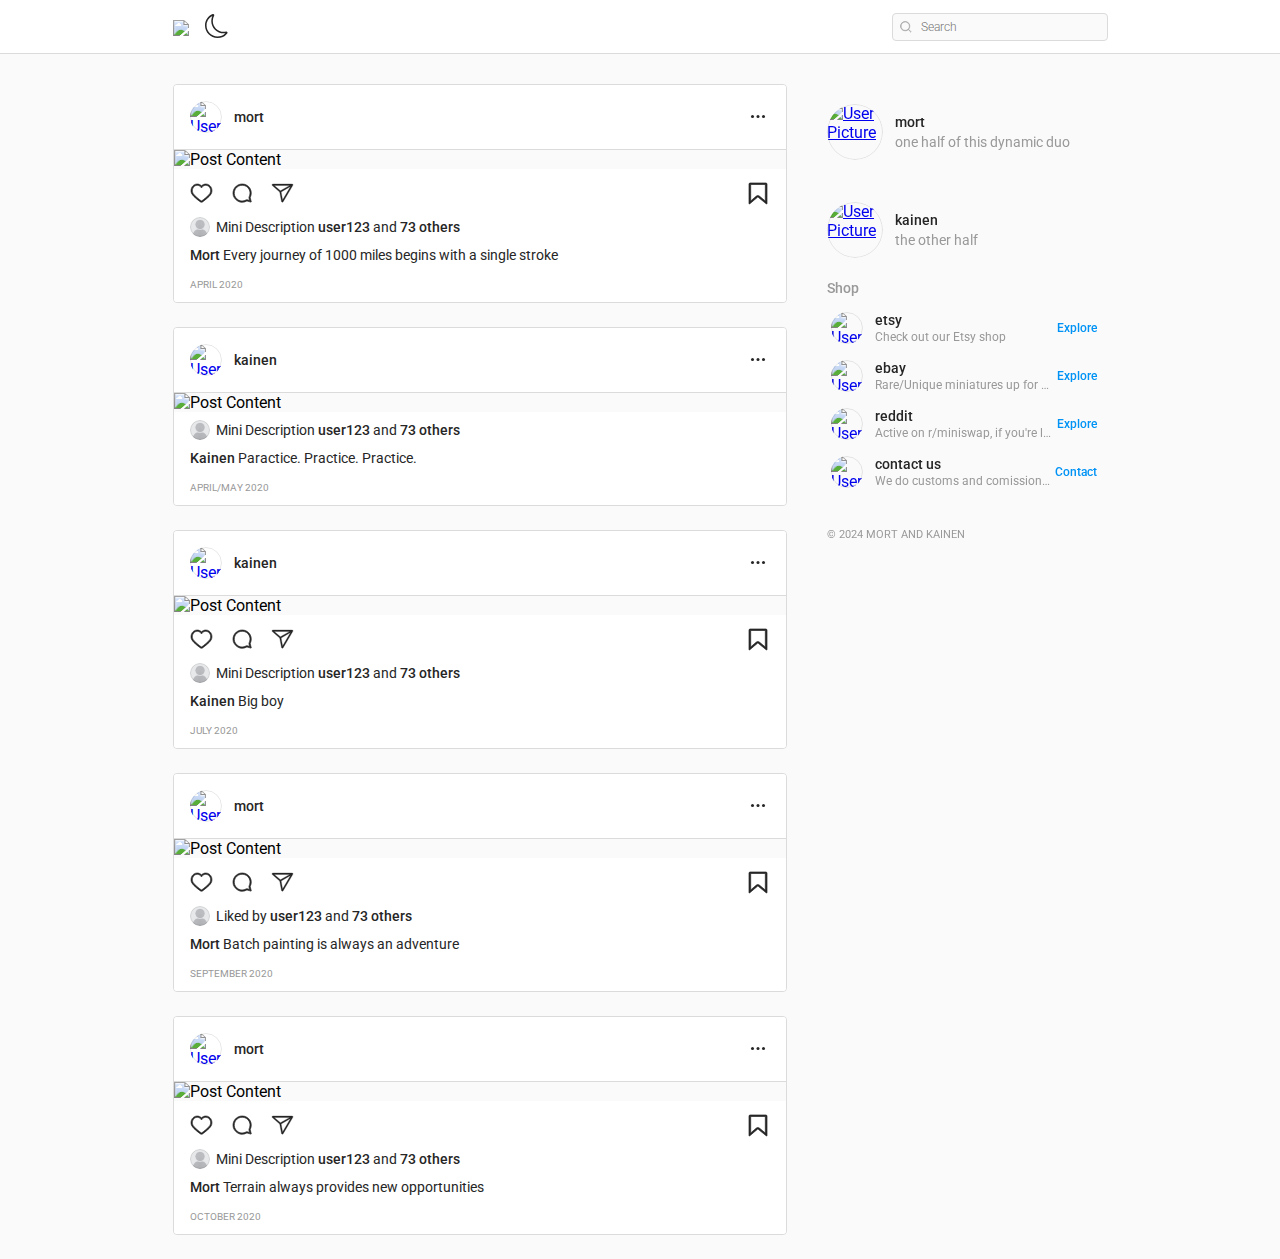
==== commit b938c99d: "adding stock photots" ====
--- a/index.html
+++ b/index.html
@@ -14,12 +14,7 @@
       <nav class="header__content">
         <div class="header__buttons">
           <a href="index.html" class="header__home">
-            <img
-              src="./assets/logo.svg"
-              width="200"
-              height="200"
-              fill="none"
-            >
+            <img class="img-fluid nowrap" src="./assets/Logo.jpg" width="200" fill="none">
           </a>
 
           <button class="header__theme-button" title="Toggle Theme">
@@ -76,297 +71,6 @@
     <main class="main-container">
       <section class="content-container">
         <div class="content">
-          <div class="stories">
-            <button class="stories__left-button">
-              <svg xmlns="http://www.w3.org/2000/svg" viewBox="0 0 512 512">
-                <path
-                  fill="#fff"
-                  d="M256 504C119 504 8 393 8 256S119 8 256 8s248 111 248 248-111 248-248 248zM142.1 273l135.5 135.5c9.4 9.4 24.6 9.4 33.9 0l17-17c9.4-9.4 9.4-24.6 0-33.9L226.9 256l101.6-101.6c9.4-9.4 9.4-24.6 0-33.9l-17-17c-9.4-9.4-24.6-9.4-33.9 0L142.1 239c-9.4 9.4-9.4 24.6 0 34z"
-                ></path>
-              </svg>
-            </button>
-            <div class="stories__content">
-              <button class="story story--has-story">
-                <div class="story__avatar">
-                  <div class="story__border">
-                    <svg
-                      width="64"
-                      height="64"
-                      xmlns="http://www.w3.org/2000/svg"
-                    >
-                      <circle r="31" cy="32" cx="32" />
-                      <defs>
-                        <linearGradient
-                          y2="0"
-                          x2="1"
-                          y1="1"
-                          x1="0"
-                          id="--story-gradient"
-                        >
-                          <stop offset="0" stop-color="#f09433" />
-                          <stop offset="0.25" stop-color="#e6683c" />
-                          <stop offset="0.5" stop-color="#dc2743" />
-                          <stop offset="0.75" stop-color="#cc2366" />
-                          <stop offset="1" stop-color="#bc1888" />
-                        </linearGradient>
-                      </defs>
-                    </svg>
-                  </div>
-                  <div class="story__picture">
-                    <img src="assets/default-user.png" alt="User Picture" />
-                  </div>
-                </div>
-                <span class="story__user">usernick1</span>
-              </button>
-              <button class="story story--has-story">
-                <div class="story__avatar">
-                  <div class="story__border">
-                    <svg
-                      width="64"
-                      height="64"
-                      xmlns="http://www.w3.org/2000/svg"
-                    >
-                      <circle r="31" cy="32" cx="32" />
-                    </svg>
-                  </div>
-                  <div class="story__picture">
-                    <img src="assets/default-user.png" alt="User Picture" />
-                  </div>
-                </div>
-                <span class="story__user">usernick2</span>
-              </button>
-              <button class="story story--has-story">
-                <div class="story__avatar">
-                  <div class="story__border">
-                    <svg
-                      width="64"
-                      height="64"
-                      xmlns="http://www.w3.org/2000/svg"
-                    >
-                      <circle r="31" cy="32" cx="32" />
-                    </svg>
-                  </div>
-                  <div class="story__picture">
-                    <img src="assets/default-user.png" alt="User Picture" />
-                  </div>
-                </div>
-                <span class="story__user">usernick3</span>
-              </button>
-              <button class="story">
-                <div class="story__avatar">
-                  <div class="story__border">
-                    <svg
-                      width="64"
-                      height="64"
-                      xmlns="http://www.w3.org/2000/svg"
-                    >
-                      <circle r="31" cy="32" cx="32" />
-                    </svg>
-                  </div>
-                  <div class="story__picture">
-                    <img src="assets/default-user.png" alt="User Picture" />
-                  </div>
-                </div>
-                <span class="story__user">usernick4</span>
-              </button>
-              <button class="story">
-                <div class="story__avatar">
-                  <div class="story__border">
-                    <svg
-                      width="64"
-                      height="64"
-                      xmlns="http://www.w3.org/2000/svg"
-                    >
-                      <circle r="31" cy="32" cx="32" />
-                    </svg>
-                  </div>
-                  <div class="story__picture">
-                    <img src="assets/default-user.png" alt="User Picture" />
-                  </div>
-                </div>
-                <span class="story__user">usernick5</span>
-              </button>
-              <button class="story">
-                <div class="story__avatar">
-                  <div class="story__border">
-                    <svg
-                      width="64"
-                      height="64"
-                      xmlns="http://www.w3.org/2000/svg"
-                    >
-                      <circle r="31" cy="32" cx="32" />
-                    </svg>
-                  </div>
-                  <div class="story__picture">
-                    <img src="assets/default-user.png" alt="User Picture" />
-                  </div>
-                </div>
-                <span class="story__user">usernick6</span>
-              </button>
-              <button class="story">
-                <div class="story__avatar">
-                  <div class="story__border">
-                    <svg
-                      width="64"
-                      height="64"
-                      xmlns="http://www.w3.org/2000/svg"
-                    >
-                      <circle r="31" cy="32" cx="32" />
-                    </svg>
-                  </div>
-                  <div class="story__picture">
-                    <img src="assets/default-user.png" alt="User Picture" />
-                  </div>
-                </div>
-                <span class="story__user">usernick7</span>
-              </button>
-              <button class="story">
-                <div class="story__avatar">
-                  <div class="story__border">
-                    <svg
-                      width="64"
-                      height="64"
-                      xmlns="http://www.w3.org/2000/svg"
-                    >
-                      <circle r="31" cy="32" cx="32" />
-                    </svg>
-                  </div>
-                  <div class="story__picture">
-                    <img src="assets/default-user.png" alt="User Picture" />
-                  </div>
-                </div>
-                <span class="story__user">usernick8</span>
-              </button>
-              <button class="story">
-                <div class="story__avatar">
-                  <div class="story__border">
-                    <svg
-                      width="64"
-                      height="64"
-                      xmlns="http://www.w3.org/2000/svg"
-                    >
-                      <circle r="31" cy="32" cx="32" />
-                    </svg>
-                  </div>
-                  <div class="story__picture">
-                    <img src="assets/default-user.png" alt="User Picture" />
-                  </div>
-                </div>
-                <span class="story__user">usernick9</span>
-              </button>
-              <button class="story">
-                <div class="story__avatar">
-                  <div class="story__border">
-                    <svg
-                      width="64"
-                      height="64"
-                      xmlns="http://www.w3.org/2000/svg"
-                    >
-                      <circle r="31" cy="32" cx="32" />
-                    </svg>
-                  </div>
-                  <div class="story__picture">
-                    <img src="assets/default-user.png" alt="User Picture" />
-                  </div>
-                </div>
-                <span class="story__user">usernick10</span>
-              </button>
-              <button class="story">
-                <div class="story__avatar">
-                  <div class="story__border">
-                    <svg
-                      width="64"
-                      height="64"
-                      xmlns="http://www.w3.org/2000/svg"
-                    >
-                      <circle r="31" cy="32" cx="32" />
-                    </svg>
-                  </div>
-                  <div class="story__picture">
-                    <img src="assets/default-user.png" alt="User Picture" />
-                  </div>
-                </div>
-                <span class="story__user">usernick11</span>
-              </button>
-              <button class="story">
-                <div class="story__avatar">
-                  <div class="story__border">
-                    <svg
-                      width="64"
-                      height="64"
-                      xmlns="http://www.w3.org/2000/svg"
-                    >
-                      <circle r="31" cy="32" cx="32" />
-                    </svg>
-                  </div>
-                  <div class="story__picture">
-                    <img src="assets/default-user.png" alt="User Picture" />
-                  </div>
-                </div>
-                <span class="story__user">usernick12</span>
-              </button>
-              <button class="story">
-                <div class="story__avatar">
-                  <div class="story__border">
-                    <svg
-                      width="64"
-                      height="64"
-                      xmlns="http://www.w3.org/2000/svg"
-                    >
-                      <circle r="31" cy="32" cx="32" />
-                    </svg>
-                  </div>
-                  <div class="story__picture">
-                    <img src="assets/default-user.png" alt="User Picture" />
-                  </div>
-                </div>
-                <span class="story__user">usernick13</span>
-              </button>
-              <button class="story">
-                <div class="story__avatar">
-                  <div class="story__border">
-                    <svg
-                      width="64"
-                      height="64"
-                      xmlns="http://www.w3.org/2000/svg"
-                    >
-                      <circle r="31" cy="32" cx="32" />
-                    </svg>
-                  </div>
-                  <div class="story__picture">
-                    <img src="assets/default-user.png" alt="User Picture" />
-                  </div>
-                </div>
-                <span class="story__user">usernick14</span>
-              </button>
-              <button class="story">
-                <div class="story__avatar">
-                  <div class="story__border">
-                    <svg
-                      width="64"
-                      height="64"
-                      xmlns="http://www.w3.org/2000/svg"
-                    >
-                      <circle r="31" cy="32" cx="32" />
-                    </svg>
-                  </div>
-                  <div class="story__picture">
-                    <img src="assets/default-user.png" alt="User Picture" />
-                  </div>
-                </div>
-                <span class="story__user">usernick15</span>
-              </button>
-            </div>
-            <button class="stories__right-button">
-              <svg xmlns="http://www.w3.org/2000/svg" viewBox="0 0 512 512">
-                <path
-                  fill="#fff"
-                  d="M256 8c137 0 248 111 248 248S393 504 256 504 8 393 8 256 119 8 256 8zm113.9 231L234.4 103.5c-9.4-9.4-24.6-9.4-33.9 0l-17 17c-9.4 9.4-9.4 24.6 0 33.9L285.1 256 183.5 357.6c-9.4 9.4-9.4 24.6 0 33.9l17 17c9.4 9.4 24.6 9.4 33.9 0L369.9 273c9.4-9.4 9.4-24.6 0-34z"
-                ></path>
-              </svg>
-            </button>
-          </div>
-
           <div class="posts">
             <article class="post">
               <div class="post__header">
@@ -563,17 +267,17 @@
                 <div class="post__medias">
                   <img
                     class="post__media"
-                    src="assets/insta-clone.png"
-                    alt="Post Content"
-                  />
-                  <img
-                    class="post__media"
                     src="assets/Logo.jpg"
                     alt="Post Content"
                   />
                   <img
                     class="post__media"
-                    src="assets/insta-clone.png"
+                    src="assets/Logo.jpg"
+                    alt="Post Content"
+                  />
+                  <img
+                    class="post__media"
+                    src="assets/Logo.jpg"
                     alt="Post Content"
                   />
                 </div>
@@ -646,7 +350,7 @@
                 <div class="post__medias">
                   <img
                     class="post__media"
-                    src="assets/insta-clone.png"
+                    src="assets/Logo.jpg"
                     alt="Post Content"
                   />
                 </div>
@@ -789,22 +493,22 @@
                 <div class="post__medias">
                   <img
                     class="post__media"
-                    src="assets/insta-clone.png"
-                    alt="Post Content"
-                  />
-                  <img
-                    class="post__media"
-                    src="assets/insta-clone.png"
-                    alt="Post Content"
-                  />
-                  <img
-                    class="post__media"
-                    src="assets/insta-clone.png"
-                    alt="Post Content"
-                  />
-                  <img
-                    class="post__media"
-                    src="assets/insta-clone.png"
+                    src="assets/Marvelous Miniatures.jpg"
+                    alt="Post Content"
+                  />
+                  <img
+                    class="post__media"
+                    src="assets/Logo.jpg"
+                    alt="Post Content"
+                  />
+                  <img
+                    class="post__media"
+                    src="assets/Marvelous Miniatures.jpg"
+                    alt="Post Content"
+                  />
+                  <img
+                    class="post__media"
+                    src="assets/Logo.jpg"
                     alt="Post Content"
                   />
                 </div>
@@ -947,12 +651,12 @@
                 <div class="post__medias">
                   <img
                     class="post__media"
-                    src="assets/insta-clone.png"
-                    alt="Post Content"
-                  />
-                  <img
-                    class="post__media"
-                    src="assets/insta-clone.png"
+                    src="assets/Marvelous Miniatures.jpg"
+                    alt="Post Content"
+                  />
+                  <img
+                    class="post__media"
+                    src="assets/Logo.jpg"
                     alt="Post Content"
                   />
                 </div>
@@ -1073,9 +777,8 @@
               <a href="mort.html" target="_blank"
                 >Mort</a
               >
-              <span>one half of the dynamic duo</span>
+              <span>one half of this dynamic duo</span>
             </div>
-            <button class="side-menu__user-button">Explore</button>
           </div>
           <div class="side-menu__user-profile">
             <a
@@ -1088,9 +791,8 @@
             <div class="side-menu__user-info">
               <a href="kainen.html" target="_blank"
                 >Kainen</a>
-              <span>the other half of the dynamic duo</span>
+              <span>the other half</span>
             </div>
-            <button class="side-menu__user-button">Explore</button>
           </div>
 
           <div class="side-menu__suggestions-section">
@@ -1100,43 +802,43 @@
             <div class="side-menu__suggestions-content">
               <div class="side-menu__suggestion">
                 <a href="#" class="side-menu__suggestion-avatar">
-                  <img src="assets/default-user.png" alt="User Picture" />
+                  <img src="assets/etsy-logo.png" alt="User Picture" />
                 </a>
                 <div class="side-menu__suggestion-info">
                   <a href="#">Etsy</a>
                   <span>Check out our Etsy shop</span>
                 </div>
-                <button class="side-menu__suggestion-button">Follow</button>
+                <button class="side-menu__suggestion-button">Explore</button>
               </div>
               <div class="side-menu__suggestion">
                 <a href="#" class="side-menu__suggestion-avatar">
-                  <img src="assets/default-user.png" alt="User Picture" />
+                  <img class="img-fluid" src="assets/ebay-logo.png" alt="User Picture" />
                 </a>
                 <div class="side-menu__suggestion-info">
                   <a href="#">Ebay</a>
                   <span>Rare/Unique miniatures up for bid</span>
                 </div>
-                <button class="side-menu__suggestion-button">Follow</button>
+                <button class="side-menu__suggestion-button">Explore</button>
               </div>
               <div class="side-menu__suggestion">
                 <a href="#" class="side-menu__suggestion-avatar">
-                  <img src="assets/default-user.png" alt="User Picture" />
+                  <img src="assets/reddit-logo.png" alt="User Picture" />
                 </a>
                 <div class="side-menu__suggestion-info">
                   <a href="#">Reddit</a>
                   <span>Active on r/miniswap, if you're looking to trade</span>
                 </div>
-                <button class="side-menu__suggestion-button">Follow</button>
+                <button class="side-menu__suggestion-button">Explore</button>
               </div>
               <div class="side-menu__suggestion">
                 <a href="#" class="side-menu__suggestion-avatar">
-                  <img src="assets/default-user.png" alt="User Picture" />
+                  <img class="img-fluid" src="assets/email-logo.jpg" alt="User Picture" />
                 </a>
                 <div class="side-menu__suggestion-info">
                   <a href="#">Contact us</a>
                   <span>We do customs and comissions, feel free to reach out</span>
                 </div>
-                <button class="side-menu__suggestion-button">Follow</button>
+                <button class="side-menu__suggestion-button">Contact</button>
               </div>
             </div>
           </div>
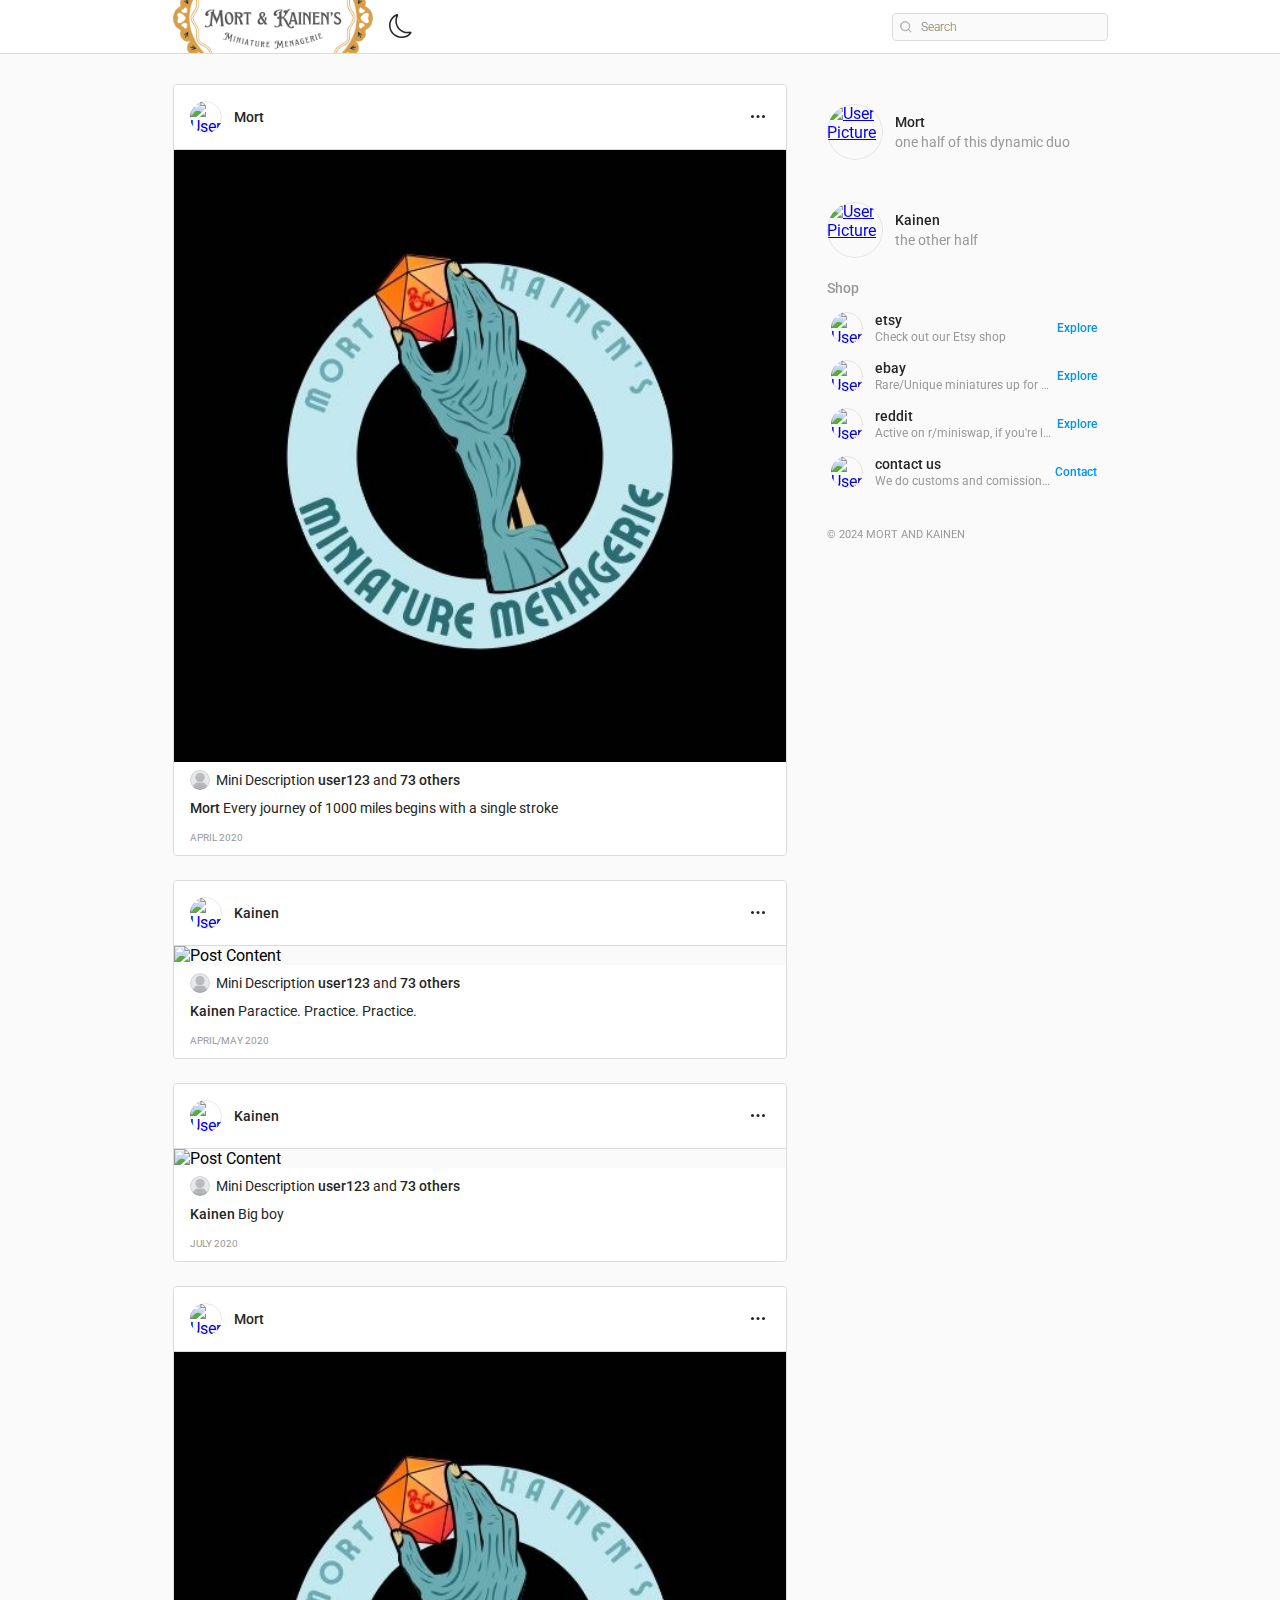
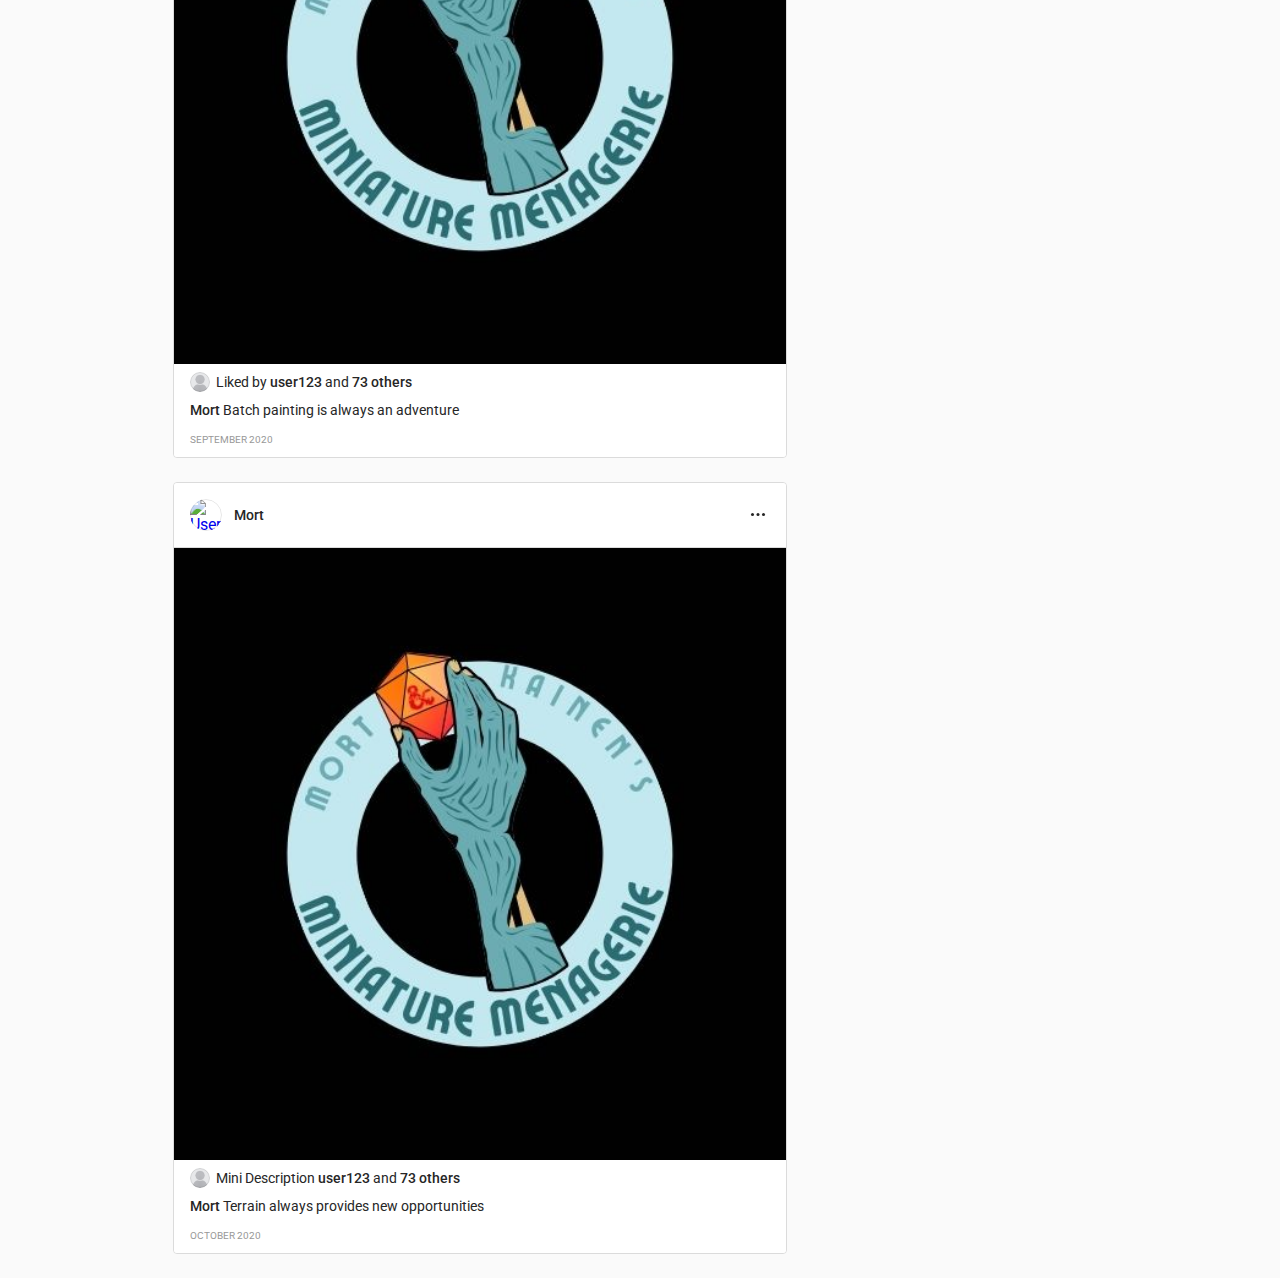
==== commit b638621f: "logo update, streamlining images" ====
--- a/index.html
+++ b/index.html
@@ -14,7 +14,8 @@
       <nav class="header__content">
         <div class="header__buttons">
           <a href="index.html" class="header__home">
-            <img class="img-fluid nowrap" src="./assets/Logo.jpg" width="200" fill="none">
+            <img class="img-fluid nowrap header_logo_light" src="./assets/mkLogo-w.png" width="200" fill="none">
+            <img class="img-fluid nowrap header_logo_dark" src="./assets/mkLogo-b.png" width="200" fill="none">
           </a>
 
           <button class="header__theme-button" title="Toggle Theme">
@@ -127,77 +128,7 @@
 
               <div class="post__footer">
                 <div class="post__buttons">
-                  <button class="post__button">
-                    <svg
-                      width="24"
-                      height="24"
-                      viewBox="0 0 24 24"
-                      fill="none"
-                      xmlns="http://www.w3.org/2000/svg"
-                    >
-                      <path
-                        d="M11.4995 21.2609C11.1062 21.2609 10.7307 21.1362 10.4133 20.9001C8.2588 19.3012 3.10938 15.3239 1.81755 12.9143C0.127895 9.76543 1.14258 5.72131 4.07489 3.89968C5.02253 3.31177 6.09533 3 7.18601 3C8.81755 3 10.3508 3.66808 11.4995 4.85726C12.6483 3.66808 14.1815 3 15.8131 3C16.9038 3 17.9766 3.31177 18.9242 3.89968C21.8565 5.72131 22.8712 9.76543 21.186 12.9143C19.8942 15.3239 14.7448 19.3012 12.5902 20.9001C12.2684 21.1362 11.8929 21.2609 11.4995 21.2609ZM7.18601 4.33616C6.34565 4.33616 5.5187 4.57667 4.78562 5.03096C2.43888 6.49183 1.63428 9.74316 2.99763 12.2819C4.19558 14.5177 9.58639 18.6242 11.209 19.8267C11.3789 19.9514 11.6158 19.9514 11.7856 19.8267C13.4082 18.6197 18.799 14.5133 19.997 12.2819C21.3603 9.74316 20.5557 6.48738 18.209 5.03096C17.4804 4.57667 16.6534 4.33616 15.8131 4.33616C14.3425 4.33616 12.9657 5.04878 12.0359 6.28696L11.4995 7.00848L10.9631 6.28696C10.0334 5.04878 8.6611 4.33616 7.18601 4.33616Z"
-                        fill="var(--text-dark)"
-                        stroke="var(--text-dark)"
-                        stroke-width="0.6"
-                      />
-                    </svg>
-                  </button>
-                  <button class="post__button">
-                    <svg
-                      width="24"
-                      height="24"
-                      viewBox="0 0 24 24"
-                      fill="none"
-                      xmlns="http://www.w3.org/2000/svg"
-                    >
-                      <path
-                        fill-rule="evenodd"
-                        clip-rule="evenodd"
-                        d="M21.2959 20.8165L20.2351 16.8602C20.1743 16.6385 20.2047 16.3994 20.309 16.1907C21.2351 14.3342 21.5438 12.117 20.9742 9.80402C20.2003 6.67374 17.757 4.16081 14.6354 3.33042C13.7833 3.10869 12.9442 3 12.1312 3C6.29665 3 1.74035 8.47365 3.31418 14.5647C4.04458 17.3819 7.05314 20.2992 9.88344 20.9861C10.6486 21.173 11.4008 21.26 12.1312 21.26C13.7006 21.26 15.1701 20.8557 16.4614 20.1601C16.6049 20.0818 16.7657 20.0383 16.9222 20.0383C17.0005 20.0383 17.0787 20.047 17.157 20.0688L21.009 21.0991C21.0307 21.1035 21.0525 21.1078 21.0699 21.1078C21.2177 21.1078 21.3351 20.9687 21.2959 20.8165ZM19.0178 17.1863L19.6178 19.4253L17.4831 18.8558C17.3005 18.8079 17.1135 18.7819 16.9222 18.7819C16.557 18.7819 16.1875 18.8775 15.8571 19.0558C14.6963 19.6818 13.4441 19.9992 12.1312 19.9992C11.4834 19.9992 10.8269 19.9166 10.1791 19.7601C7.78354 19.1775 5.14453 16.6037 4.53586 14.2473C3.90111 11.7865 4.40109 9.26057 5.90536 7.31719C7.40964 5.3738 9.6791 4.26081 12.1312 4.26081C12.8529 4.26081 13.5876 4.35646 14.3137 4.5521C16.9961 5.26511 19.0786 7.39544 19.7525 10.1084C20.2264 12.0213 20.0308 13.9299 19.183 15.6298C18.9395 16.1168 18.8787 16.6689 19.0178 17.1863Z"
-                        fill="var(--text-dark)"
-                        stroke="var(--text-dark)"
-                        stroke-width="0.7"
-                      />
-                    </svg>
-                  </button>
-                  <button class="post__button">
-                    <svg
-                      width="24"
-                      height="24"
-                      viewBox="0 0 24 24"
-                      fill="none"
-                      xmlns="http://www.w3.org/2000/svg"
-                    >
-                      <path
-                        fill-rule="evenodd"
-                        clip-rule="evenodd"
-                        d="M22.8555 3.44542C22.6978 3.16703 22.3962 3 22.0714 3L2.91369 3.01392C2.52859 3.01392 2.19453 3.25055 2.05997 3.60781C1.96254 3.86764 1.98574 4.14603 2.11565 4.37338C2.16669 4.45689 2.23165 4.53577 2.31052 4.60537L9.69243 10.9712L11.4927 20.5338C11.5623 20.9096 11.8499 21.188 12.2304 21.2483C12.6062 21.3086 12.9774 21.1323 13.1723 20.8029L22.8509 4.35018C23.0179 4.06715 23.0179 3.72381 22.8555 3.44542ZM4.21748 4.39194H19.8164L10.4255 9.75089L4.21748 4.39194ZM12.6248 18.9841L11.1122 10.948L20.5171 5.58436L12.6248 18.9841Z"
-                        fill="var(--text-dark)"
-                        stroke="var(--text-dark)"
-                        stroke-width="0.3"
-                      />
-                    </svg>
-                  </button>
-
                   <div class="post__indicators"></div>
-
-                  <button class="post__button post__button--align-right">
-                    <svg
-                      width="24"
-                      height="24"
-                      viewBox="0 0 24 24"
-                      fill="none"
-                      xmlns="http://www.w3.org/2000/svg"
-                    >
-                      <path
-                        d="M19.875 2H4.125C3.50625 2 3 2.44939 3 3.00481V22.4648C3 23.0202 3.36563 23.1616 3.82125 22.7728L11.5444 16.1986C11.7244 16.0471 12.0225 16.0471 12.2025 16.1936L20.1731 22.7879C20.6287 23.1666 21 23.0202 21 22.4648V3.00481C21 2.44939 20.4994 2 19.875 2ZM19.3125 20.0209L13.3444 15.0827C12.9281 14.7394 12.405 14.5677 11.8763 14.5677C11.3363 14.5677 10.8019 14.7444 10.3856 15.0979L4.6875 19.9502V3.51479H19.3125V20.0209Z"
-                        fill="var(--text-dark)"
-                        stroke="var(--text-dark)"
-                        stroke-width="0.7"
-                      />
-                    </svg>
-                  </button>
                 </div>
 
                 <div class="post__infos">
@@ -358,77 +289,7 @@
 
               <div class="post__footer">
                 <div class="post__buttons">
-                  <button class="post__button">
-                    <svg
-                      width="24"
-                      height="24"
-                      viewBox="0 0 24 24"
-                      fill="none"
-                      xmlns="http://www.w3.org/2000/svg"
-                    >
-                      <path
-                        d="M11.4995 21.2609C11.1062 21.2609 10.7307 21.1362 10.4133 20.9001C8.2588 19.3012 3.10938 15.3239 1.81755 12.9143C0.127895 9.76543 1.14258 5.72131 4.07489 3.89968C5.02253 3.31177 6.09533 3 7.18601 3C8.81755 3 10.3508 3.66808 11.4995 4.85726C12.6483 3.66808 14.1815 3 15.8131 3C16.9038 3 17.9766 3.31177 18.9242 3.89968C21.8565 5.72131 22.8712 9.76543 21.186 12.9143C19.8942 15.3239 14.7448 19.3012 12.5902 20.9001C12.2684 21.1362 11.8929 21.2609 11.4995 21.2609ZM7.18601 4.33616C6.34565 4.33616 5.5187 4.57667 4.78562 5.03096C2.43888 6.49183 1.63428 9.74316 2.99763 12.2819C4.19558 14.5177 9.58639 18.6242 11.209 19.8267C11.3789 19.9514 11.6158 19.9514 11.7856 19.8267C13.4082 18.6197 18.799 14.5133 19.997 12.2819C21.3603 9.74316 20.5557 6.48738 18.209 5.03096C17.4804 4.57667 16.6534 4.33616 15.8131 4.33616C14.3425 4.33616 12.9657 5.04878 12.0359 6.28696L11.4995 7.00848L10.9631 6.28696C10.0334 5.04878 8.6611 4.33616 7.18601 4.33616Z"
-                        fill="var(--text-dark)"
-                        stroke="var(--text-dark)"
-                        stroke-width="0.6"
-                      />
-                    </svg>
-                  </button>
-                  <button class="post__button">
-                    <svg
-                      width="24"
-                      height="24"
-                      viewBox="0 0 24 24"
-                      fill="none"
-                      xmlns="http://www.w3.org/2000/svg"
-                    >
-                      <path
-                        fill-rule="evenodd"
-                        clip-rule="evenodd"
-                        d="M21.2959 20.8165L20.2351 16.8602C20.1743 16.6385 20.2047 16.3994 20.309 16.1907C21.2351 14.3342 21.5438 12.117 20.9742 9.80402C20.2003 6.67374 17.757 4.16081 14.6354 3.33042C13.7833 3.10869 12.9442 3 12.1312 3C6.29665 3 1.74035 8.47365 3.31418 14.5647C4.04458 17.3819 7.05314 20.2992 9.88344 20.9861C10.6486 21.173 11.4008 21.26 12.1312 21.26C13.7006 21.26 15.1701 20.8557 16.4614 20.1601C16.6049 20.0818 16.7657 20.0383 16.9222 20.0383C17.0005 20.0383 17.0787 20.047 17.157 20.0688L21.009 21.0991C21.0307 21.1035 21.0525 21.1078 21.0699 21.1078C21.2177 21.1078 21.3351 20.9687 21.2959 20.8165ZM19.0178 17.1863L19.6178 19.4253L17.4831 18.8558C17.3005 18.8079 17.1135 18.7819 16.9222 18.7819C16.557 18.7819 16.1875 18.8775 15.8571 19.0558C14.6963 19.6818 13.4441 19.9992 12.1312 19.9992C11.4834 19.9992 10.8269 19.9166 10.1791 19.7601C7.78354 19.1775 5.14453 16.6037 4.53586 14.2473C3.90111 11.7865 4.40109 9.26057 5.90536 7.31719C7.40964 5.3738 9.6791 4.26081 12.1312 4.26081C12.8529 4.26081 13.5876 4.35646 14.3137 4.5521C16.9961 5.26511 19.0786 7.39544 19.7525 10.1084C20.2264 12.0213 20.0308 13.9299 19.183 15.6298C18.9395 16.1168 18.8787 16.6689 19.0178 17.1863Z"
-                        fill="var(--text-dark)"
-                        stroke="var(--text-dark)"
-                        stroke-width="0.7"
-                      />
-                    </svg>
-                  </button>
-                  <button class="post__button">
-                    <svg
-                      width="24"
-                      height="24"
-                      viewBox="0 0 24 24"
-                      fill="none"
-                      xmlns="http://www.w3.org/2000/svg"
-                    >
-                      <path
-                        fill-rule="evenodd"
-                        clip-rule="evenodd"
-                        d="M22.8555 3.44542C22.6978 3.16703 22.3962 3 22.0714 3L2.91369 3.01392C2.52859 3.01392 2.19453 3.25055 2.05997 3.60781C1.96254 3.86764 1.98574 4.14603 2.11565 4.37338C2.16669 4.45689 2.23165 4.53577 2.31052 4.60537L9.69243 10.9712L11.4927 20.5338C11.5623 20.9096 11.8499 21.188 12.2304 21.2483C12.6062 21.3086 12.9774 21.1323 13.1723 20.8029L22.8509 4.35018C23.0179 4.06715 23.0179 3.72381 22.8555 3.44542ZM4.21748 4.39194H19.8164L10.4255 9.75089L4.21748 4.39194ZM12.6248 18.9841L11.1122 10.948L20.5171 5.58436L12.6248 18.9841Z"
-                        fill="var(--text-dark)"
-                        stroke="var(--text-dark)"
-                        stroke-width="0.3"
-                      />
-                    </svg>
-                  </button>
-
                   <div class="post__indicators"></div>
-
-                  <button class="post__button post__button--align-right">
-                    <svg
-                      width="24"
-                      height="24"
-                      viewBox="0 0 24 24"
-                      fill="none"
-                      xmlns="http://www.w3.org/2000/svg"
-                    >
-                      <path
-                        d="M19.875 2H4.125C3.50625 2 3 2.44939 3 3.00481V22.4648C3 23.0202 3.36563 23.1616 3.82125 22.7728L11.5444 16.1986C11.7244 16.0471 12.0225 16.0471 12.2025 16.1936L20.1731 22.7879C20.6287 23.1666 21 23.0202 21 22.4648V3.00481C21 2.44939 20.4994 2 19.875 2ZM19.3125 20.0209L13.3444 15.0827C12.9281 14.7394 12.405 14.5677 11.8763 14.5677C11.3363 14.5677 10.8019 14.7444 10.3856 15.0979L4.6875 19.9502V3.51479H19.3125V20.0209Z"
-                        fill="var(--text-dark)"
-                        stroke="var(--text-dark)"
-                        stroke-width="0.7"
-                      />
-                    </svg>
-                  </button>
                 </div>
 
                 <div class="post__infos">
@@ -516,77 +377,7 @@
 
               <div class="post__footer">
                 <div class="post__buttons">
-                  <button class="post__button">
-                    <svg
-                      width="24"
-                      height="24"
-                      viewBox="0 0 24 24"
-                      fill="none"
-                      xmlns="http://www.w3.org/2000/svg"
-                    >
-                      <path
-                        d="M11.4995 21.2609C11.1062 21.2609 10.7307 21.1362 10.4133 20.9001C8.2588 19.3012 3.10938 15.3239 1.81755 12.9143C0.127895 9.76543 1.14258 5.72131 4.07489 3.89968C5.02253 3.31177 6.09533 3 7.18601 3C8.81755 3 10.3508 3.66808 11.4995 4.85726C12.6483 3.66808 14.1815 3 15.8131 3C16.9038 3 17.9766 3.31177 18.9242 3.89968C21.8565 5.72131 22.8712 9.76543 21.186 12.9143C19.8942 15.3239 14.7448 19.3012 12.5902 20.9001C12.2684 21.1362 11.8929 21.2609 11.4995 21.2609ZM7.18601 4.33616C6.34565 4.33616 5.5187 4.57667 4.78562 5.03096C2.43888 6.49183 1.63428 9.74316 2.99763 12.2819C4.19558 14.5177 9.58639 18.6242 11.209 19.8267C11.3789 19.9514 11.6158 19.9514 11.7856 19.8267C13.4082 18.6197 18.799 14.5133 19.997 12.2819C21.3603 9.74316 20.5557 6.48738 18.209 5.03096C17.4804 4.57667 16.6534 4.33616 15.8131 4.33616C14.3425 4.33616 12.9657 5.04878 12.0359 6.28696L11.4995 7.00848L10.9631 6.28696C10.0334 5.04878 8.6611 4.33616 7.18601 4.33616Z"
-                        fill="var(--text-dark)"
-                        stroke="var(--text-dark)"
-                        stroke-width="0.6"
-                      />
-                    </svg>
-                  </button>
-                  <button class="post__button">
-                    <svg
-                      width="24"
-                      height="24"
-                      viewBox="0 0 24 24"
-                      fill="none"
-                      xmlns="http://www.w3.org/2000/svg"
-                    >
-                      <path
-                        fill-rule="evenodd"
-                        clip-rule="evenodd"
-                        d="M21.2959 20.8165L20.2351 16.8602C20.1743 16.6385 20.2047 16.3994 20.309 16.1907C21.2351 14.3342 21.5438 12.117 20.9742 9.80402C20.2003 6.67374 17.757 4.16081 14.6354 3.33042C13.7833 3.10869 12.9442 3 12.1312 3C6.29665 3 1.74035 8.47365 3.31418 14.5647C4.04458 17.3819 7.05314 20.2992 9.88344 20.9861C10.6486 21.173 11.4008 21.26 12.1312 21.26C13.7006 21.26 15.1701 20.8557 16.4614 20.1601C16.6049 20.0818 16.7657 20.0383 16.9222 20.0383C17.0005 20.0383 17.0787 20.047 17.157 20.0688L21.009 21.0991C21.0307 21.1035 21.0525 21.1078 21.0699 21.1078C21.2177 21.1078 21.3351 20.9687 21.2959 20.8165ZM19.0178 17.1863L19.6178 19.4253L17.4831 18.8558C17.3005 18.8079 17.1135 18.7819 16.9222 18.7819C16.557 18.7819 16.1875 18.8775 15.8571 19.0558C14.6963 19.6818 13.4441 19.9992 12.1312 19.9992C11.4834 19.9992 10.8269 19.9166 10.1791 19.7601C7.78354 19.1775 5.14453 16.6037 4.53586 14.2473C3.90111 11.7865 4.40109 9.26057 5.90536 7.31719C7.40964 5.3738 9.6791 4.26081 12.1312 4.26081C12.8529 4.26081 13.5876 4.35646 14.3137 4.5521C16.9961 5.26511 19.0786 7.39544 19.7525 10.1084C20.2264 12.0213 20.0308 13.9299 19.183 15.6298C18.9395 16.1168 18.8787 16.6689 19.0178 17.1863Z"
-                        fill="var(--text-dark)"
-                        stroke="var(--text-dark)"
-                        stroke-width="0.7"
-                      />
-                    </svg>
-                  </button>
-                  <button class="post__button">
-                    <svg
-                      width="24"
-                      height="24"
-                      viewBox="0 0 24 24"
-                      fill="none"
-                      xmlns="http://www.w3.org/2000/svg"
-                    >
-                      <path
-                        fill-rule="evenodd"
-                        clip-rule="evenodd"
-                        d="M22.8555 3.44542C22.6978 3.16703 22.3962 3 22.0714 3L2.91369 3.01392C2.52859 3.01392 2.19453 3.25055 2.05997 3.60781C1.96254 3.86764 1.98574 4.14603 2.11565 4.37338C2.16669 4.45689 2.23165 4.53577 2.31052 4.60537L9.69243 10.9712L11.4927 20.5338C11.5623 20.9096 11.8499 21.188 12.2304 21.2483C12.6062 21.3086 12.9774 21.1323 13.1723 20.8029L22.8509 4.35018C23.0179 4.06715 23.0179 3.72381 22.8555 3.44542ZM4.21748 4.39194H19.8164L10.4255 9.75089L4.21748 4.39194ZM12.6248 18.9841L11.1122 10.948L20.5171 5.58436L12.6248 18.9841Z"
-                        fill="var(--text-dark)"
-                        stroke="var(--text-dark)"
-                        stroke-width="0.3"
-                      />
-                    </svg>
-                  </button>
-
                   <div class="post__indicators"></div>
-
-                  <button class="post__button post__button--align-right">
-                    <svg
-                      width="24"
-                      height="24"
-                      viewBox="0 0 24 24"
-                      fill="none"
-                      xmlns="http://www.w3.org/2000/svg"
-                    >
-                      <path
-                        d="M19.875 2H4.125C3.50625 2 3 2.44939 3 3.00481V22.4648C3 23.0202 3.36563 23.1616 3.82125 22.7728L11.5444 16.1986C11.7244 16.0471 12.0225 16.0471 12.2025 16.1936L20.1731 22.7879C20.6287 23.1666 21 23.0202 21 22.4648V3.00481C21 2.44939 20.4994 2 19.875 2ZM19.3125 20.0209L13.3444 15.0827C12.9281 14.7394 12.405 14.5677 11.8763 14.5677C11.3363 14.5677 10.8019 14.7444 10.3856 15.0979L4.6875 19.9502V3.51479H19.3125V20.0209Z"
-                        fill="var(--text-dark)"
-                        stroke="var(--text-dark)"
-                        stroke-width="0.7"
-                      />
-                    </svg>
-                  </button>
                 </div>
 
                 <div class="post__infos">
@@ -664,77 +455,7 @@
 
               <div class="post__footer">
                 <div class="post__buttons">
-                  <button class="post__button">
-                    <svg
-                      width="24"
-                      height="24"
-                      viewBox="0 0 24 24"
-                      fill="none"
-                      xmlns="http://www.w3.org/2000/svg"
-                    >
-                      <path
-                        d="M11.4995 21.2609C11.1062 21.2609 10.7307 21.1362 10.4133 20.9001C8.2588 19.3012 3.10938 15.3239 1.81755 12.9143C0.127895 9.76543 1.14258 5.72131 4.07489 3.89968C5.02253 3.31177 6.09533 3 7.18601 3C8.81755 3 10.3508 3.66808 11.4995 4.85726C12.6483 3.66808 14.1815 3 15.8131 3C16.9038 3 17.9766 3.31177 18.9242 3.89968C21.8565 5.72131 22.8712 9.76543 21.186 12.9143C19.8942 15.3239 14.7448 19.3012 12.5902 20.9001C12.2684 21.1362 11.8929 21.2609 11.4995 21.2609ZM7.18601 4.33616C6.34565 4.33616 5.5187 4.57667 4.78562 5.03096C2.43888 6.49183 1.63428 9.74316 2.99763 12.2819C4.19558 14.5177 9.58639 18.6242 11.209 19.8267C11.3789 19.9514 11.6158 19.9514 11.7856 19.8267C13.4082 18.6197 18.799 14.5133 19.997 12.2819C21.3603 9.74316 20.5557 6.48738 18.209 5.03096C17.4804 4.57667 16.6534 4.33616 15.8131 4.33616C14.3425 4.33616 12.9657 5.04878 12.0359 6.28696L11.4995 7.00848L10.9631 6.28696C10.0334 5.04878 8.6611 4.33616 7.18601 4.33616Z"
-                        fill="var(--text-dark)"
-                        stroke="var(--text-dark)"
-                        stroke-width="0.6"
-                      />
-                    </svg>
-                  </button>
-                  <button class="post__button">
-                    <svg
-                      width="24"
-                      height="24"
-                      viewBox="0 0 24 24"
-                      fill="none"
-                      xmlns="http://www.w3.org/2000/svg"
-                    >
-                      <path
-                        fill-rule="evenodd"
-                        clip-rule="evenodd"
-                        d="M21.2959 20.8165L20.2351 16.8602C20.1743 16.6385 20.2047 16.3994 20.309 16.1907C21.2351 14.3342 21.5438 12.117 20.9742 9.80402C20.2003 6.67374 17.757 4.16081 14.6354 3.33042C13.7833 3.10869 12.9442 3 12.1312 3C6.29665 3 1.74035 8.47365 3.31418 14.5647C4.04458 17.3819 7.05314 20.2992 9.88344 20.9861C10.6486 21.173 11.4008 21.26 12.1312 21.26C13.7006 21.26 15.1701 20.8557 16.4614 20.1601C16.6049 20.0818 16.7657 20.0383 16.9222 20.0383C17.0005 20.0383 17.0787 20.047 17.157 20.0688L21.009 21.0991C21.0307 21.1035 21.0525 21.1078 21.0699 21.1078C21.2177 21.1078 21.3351 20.9687 21.2959 20.8165ZM19.0178 17.1863L19.6178 19.4253L17.4831 18.8558C17.3005 18.8079 17.1135 18.7819 16.9222 18.7819C16.557 18.7819 16.1875 18.8775 15.8571 19.0558C14.6963 19.6818 13.4441 19.9992 12.1312 19.9992C11.4834 19.9992 10.8269 19.9166 10.1791 19.7601C7.78354 19.1775 5.14453 16.6037 4.53586 14.2473C3.90111 11.7865 4.40109 9.26057 5.90536 7.31719C7.40964 5.3738 9.6791 4.26081 12.1312 4.26081C12.8529 4.26081 13.5876 4.35646 14.3137 4.5521C16.9961 5.26511 19.0786 7.39544 19.7525 10.1084C20.2264 12.0213 20.0308 13.9299 19.183 15.6298C18.9395 16.1168 18.8787 16.6689 19.0178 17.1863Z"
-                        fill="var(--text-dark)"
-                        stroke="var(--text-dark)"
-                        stroke-width="0.7"
-                      />
-                    </svg>
-                  </button>
-                  <button class="post__button">
-                    <svg
-                      width="24"
-                      height="24"
-                      viewBox="0 0 24 24"
-                      fill="none"
-                      xmlns="http://www.w3.org/2000/svg"
-                    >
-                      <path
-                        fill-rule="evenodd"
-                        clip-rule="evenodd"
-                        d="M22.8555 3.44542C22.6978 3.16703 22.3962 3 22.0714 3L2.91369 3.01392C2.52859 3.01392 2.19453 3.25055 2.05997 3.60781C1.96254 3.86764 1.98574 4.14603 2.11565 4.37338C2.16669 4.45689 2.23165 4.53577 2.31052 4.60537L9.69243 10.9712L11.4927 20.5338C11.5623 20.9096 11.8499 21.188 12.2304 21.2483C12.6062 21.3086 12.9774 21.1323 13.1723 20.8029L22.8509 4.35018C23.0179 4.06715 23.0179 3.72381 22.8555 3.44542ZM4.21748 4.39194H19.8164L10.4255 9.75089L4.21748 4.39194ZM12.6248 18.9841L11.1122 10.948L20.5171 5.58436L12.6248 18.9841Z"
-                        fill="var(--text-dark)"
-                        stroke="var(--text-dark)"
-                        stroke-width="0.3"
-                      />
-                    </svg>
-                  </button>
-
                   <div class="post__indicators"></div>
-
-                  <button class="post__button post__button--align-right">
-                    <svg
-                      width="24"
-                      height="24"
-                      viewBox="0 0 24 24"
-                      fill="none"
-                      xmlns="http://www.w3.org/2000/svg"
-                    >
-                      <path
-                        d="M19.875 2H4.125C3.50625 2 3 2.44939 3 3.00481V22.4648C3 23.0202 3.36563 23.1616 3.82125 22.7728L11.5444 16.1986C11.7244 16.0471 12.0225 16.0471 12.2025 16.1936L20.1731 22.7879C20.6287 23.1666 21 23.0202 21 22.4648V3.00481C21 2.44939 20.4994 2 19.875 2ZM19.3125 20.0209L13.3444 15.0827C12.9281 14.7394 12.405 14.5677 11.8763 14.5677C11.3363 14.5677 10.8019 14.7444 10.3856 15.0979L4.6875 19.9502V3.51479H19.3125V20.0209Z"
-                        fill="var(--text-dark)"
-                        stroke="var(--text-dark)"
-                        stroke-width="0.7"
-                      />
-                    </svg>
-                  </button>
                 </div>
 
                 <div class="post__infos">
--- a/style.css
+++ b/style.css
@@ -101,16 +101,25 @@
   display: flex;
   justify-content: space-between;
   align-items: center;
+  overflow: hidden;
 }
 
 .header__home {
   margin-top: 5px;
+  
 }
 .header__theme-button {
   background-color: transparent;
   border: none;
   cursor: pointer;
 }
+.header_logo_light {
+  display: unset;
+}
+.header_logo_dark {
+  display: none;
+}
+
 .header__theme-button-sun {
   display: none;
 }
@@ -122,6 +131,12 @@
 }
 :root.darkTheme .header__theme-button-moon {
   display: none;
+}
+:root.darkTheme .header_logo_light {
+  display: none;
+}
+:root.darkTheme .header_logo_dark {
+  display: unset;
 }
 
 .header__search {
@@ -232,38 +247,6 @@
   flex-direction: column;
 }
 
-.stories {
-  width: 100%;
-  background-color: var(--primary);
-  padding: 16px 0;
-  flex-shrink: 0;
-
-  position: relative;
-  overflow: hidden;
-}
-.stories::after {
-  content: '';
-  position: absolute;
-  bottom: 0;
-
-  width: 100%;
-  height: 1px;
-  background-color: var(--border);
-}
-.stories__content {
-  display: flex;
-  overflow-x: auto;
-  overflow-y: hidden;
-  gap: 16px;
-  padding: 0 16px;
-  position: relative;
-
-  scroll-behavior: smooth;
-  scrollbar-width: none;
-}
-.stories__content::-webkit-scrollbar {
-  display: none;
-}
 
 .posts {
   display: flex;
@@ -272,9 +255,7 @@
   gap: 8px;
 }
 
-.stories__left-button,
 .post__left-button,
-.stories__right-button,
 .post__right-button {
   width: 24px;
   height: 24px;
@@ -291,12 +272,7 @@
   transform: translateY(-50%);
   z-index: 1;
 }
-.stories__left-button {
-  left: 10px;
-}
-.stories__right-button {
-  right: 10px;
-}
+
 .post__left-button {
   left: 16px;
   opacity: 0.7;
@@ -307,70 +283,6 @@
 }
 
 /* Components */
-/* Story */
-.story {
-  background-color: transparent;
-  border: none;
-  cursor: pointer;
-
-  display: flex;
-  flex-direction: column;
-  align-items: center;
-  gap: 6px;
-}
-
-.story__avatar {
-  position: relative;
-}
-.story__border {
-  width: 64px;
-  height: 64px;
-
-  fill: none;
-  stroke: var(--story-border);
-  stroke-width: 1.5;
-}
-.story--has-story .story__border {
-  stroke: url(#--story-gradient);
-  stroke-width: 2;
-}
-.story__picture {
-  position: absolute;
-  top: 50%;
-  left: 50%;
-  transform: translate(-50%, -50%);
-
-  width: 56px;
-  height: 56px;
-  border-radius: 50%;
-  overflow: hidden;
-}
-.story__picture::after {
-  content: '';
-  position: absolute;
-  top: 0;
-  bottom: 0;
-  left: 0;
-  right: 0;
-
-  border: 1px solid var(--img-border);
-  border-radius: 50%;
-}
-
-.story__user {
-  font-size: 12px;
-  font-weight: 400;
-  color: var(--text-light);
-  text-transform: lowercase;
-
-  max-width: 72px;
-  text-overflow: ellipsis;
-  overflow: hidden;
-  white-space: nowrap;
-}
-.story--has-story .story__user {
-  color: var(--text-dark);
-}
 
 /* Post */
 .post {
@@ -417,7 +329,6 @@
   font-weight: 500;
   color: var(--text-dark);
   text-decoration: none;
-  text-transform: lowercase;
 }
 .post__user:hover {
   text-decoration: underline;
@@ -477,6 +388,7 @@
   display: flex;
   align-items: center;
   gap: 4px;
+  margin-top: 4px;
 
   position: absolute;
   top: 50%;
@@ -600,9 +512,8 @@
   font-weight: 500;
   color: var(--text-dark);
   text-decoration: none;
-  text-transform: lowercase;
-
-  max-width: 180px;
+
+  max-width: 200px;
   text-overflow: ellipsis;
   overflow: hidden;
   white-space: nowrap;
@@ -614,7 +525,7 @@
 
   max-width: 180px;
   text-overflow: ellipsis;
-  overflow: hidden;
+  overflow: visible;
   white-space: nowrap;
 }
 .side-menu__user-button {
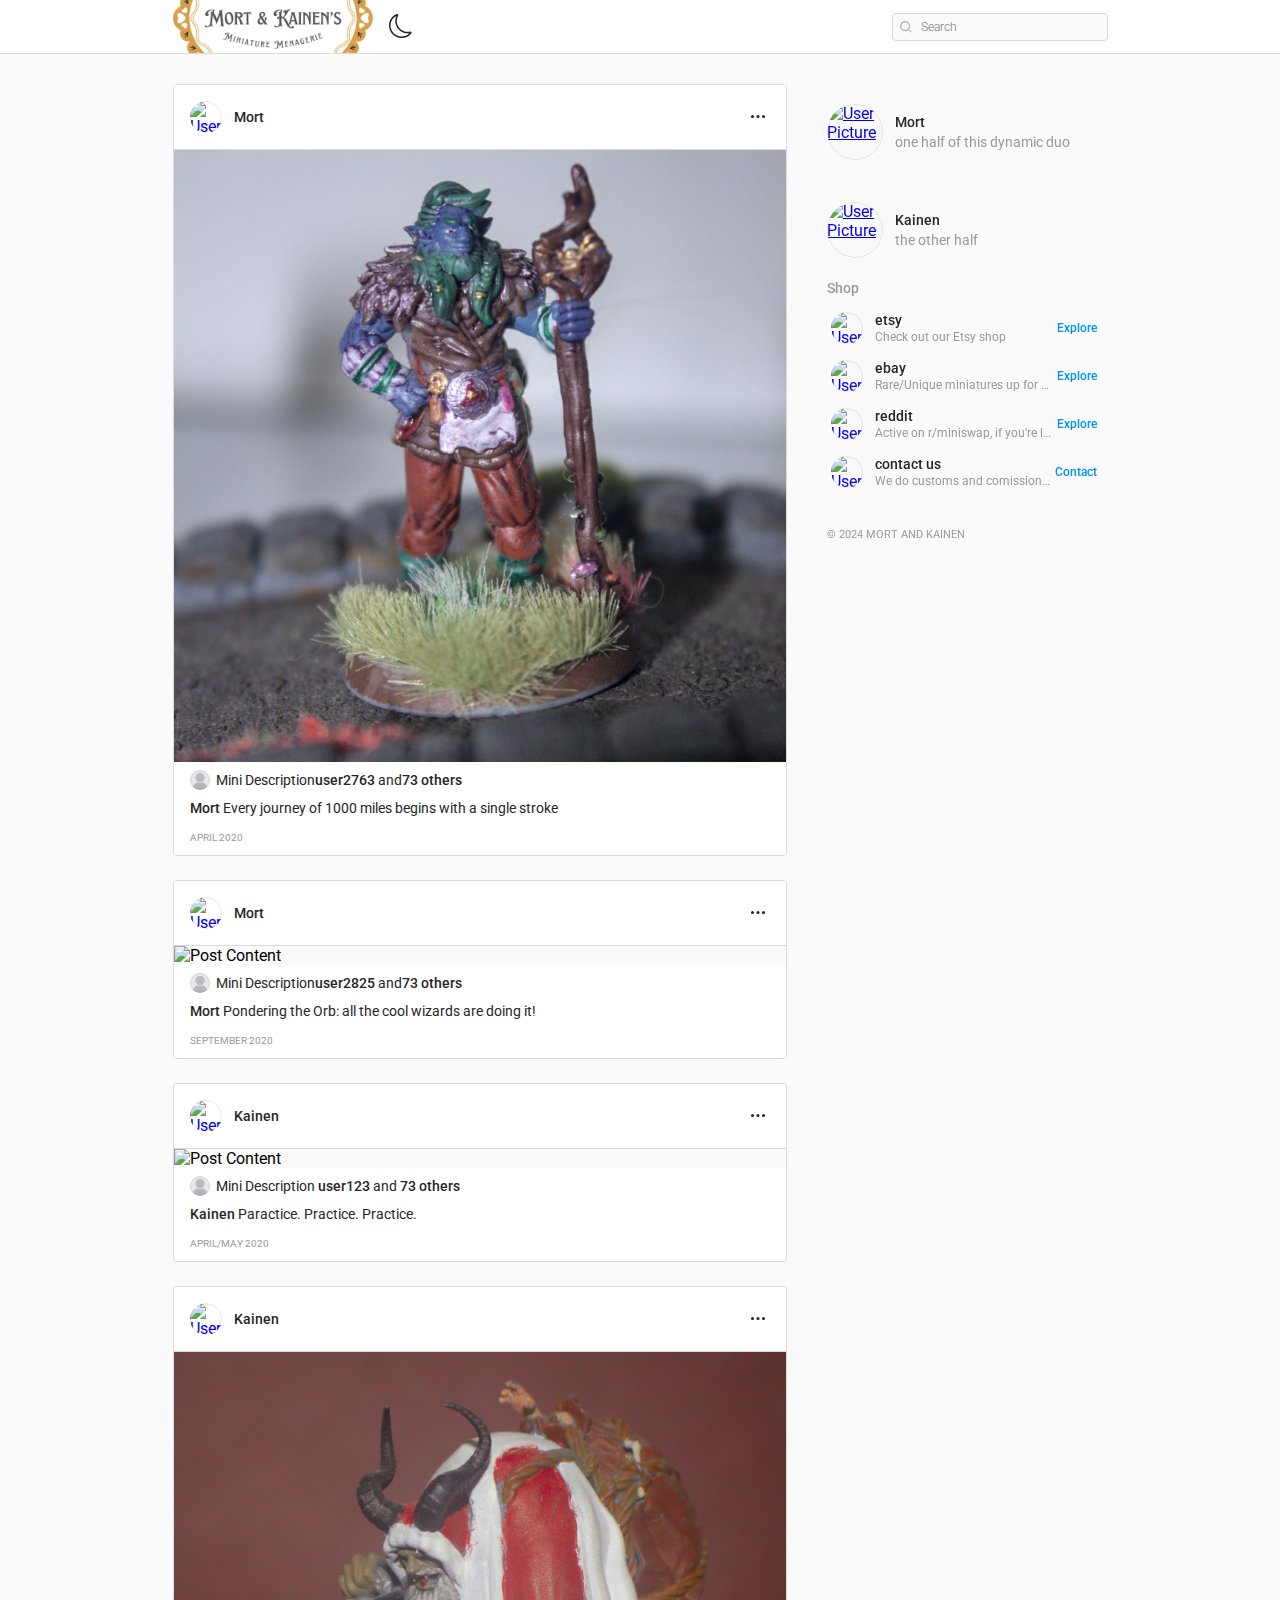
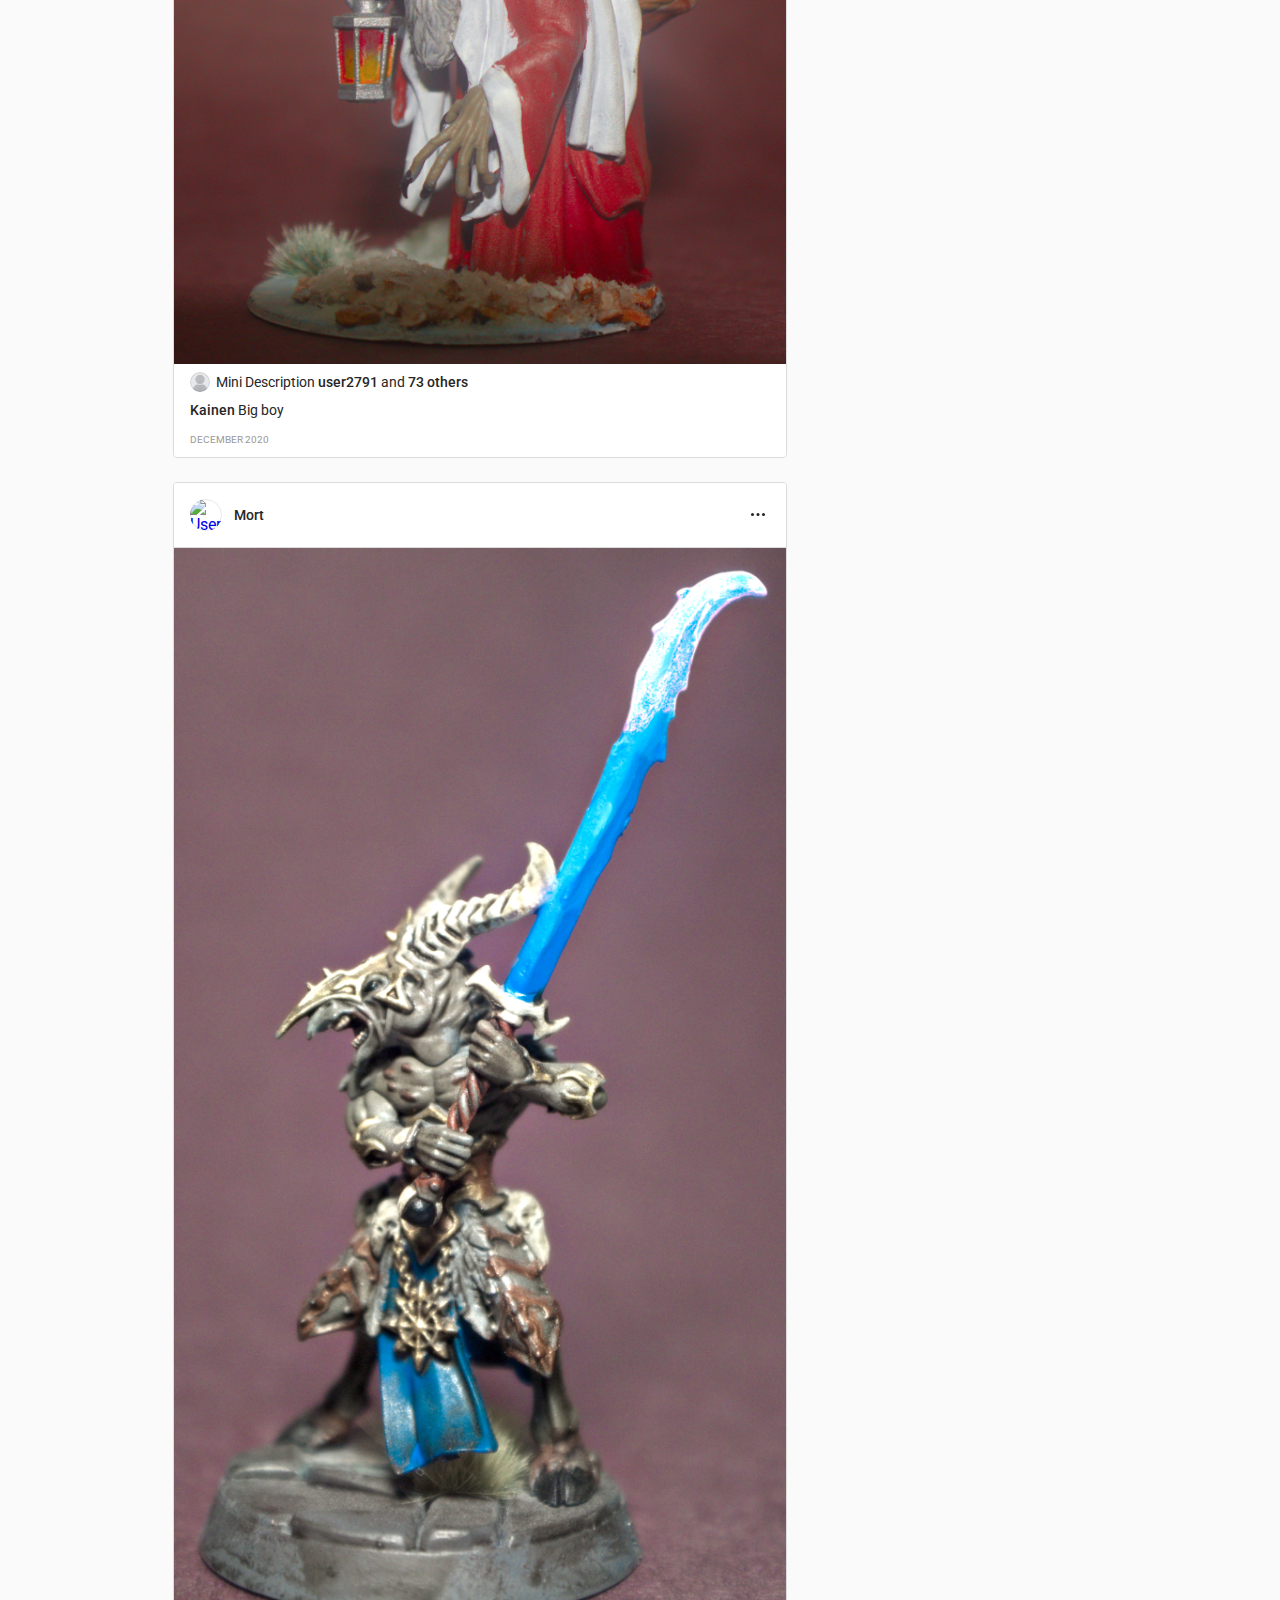
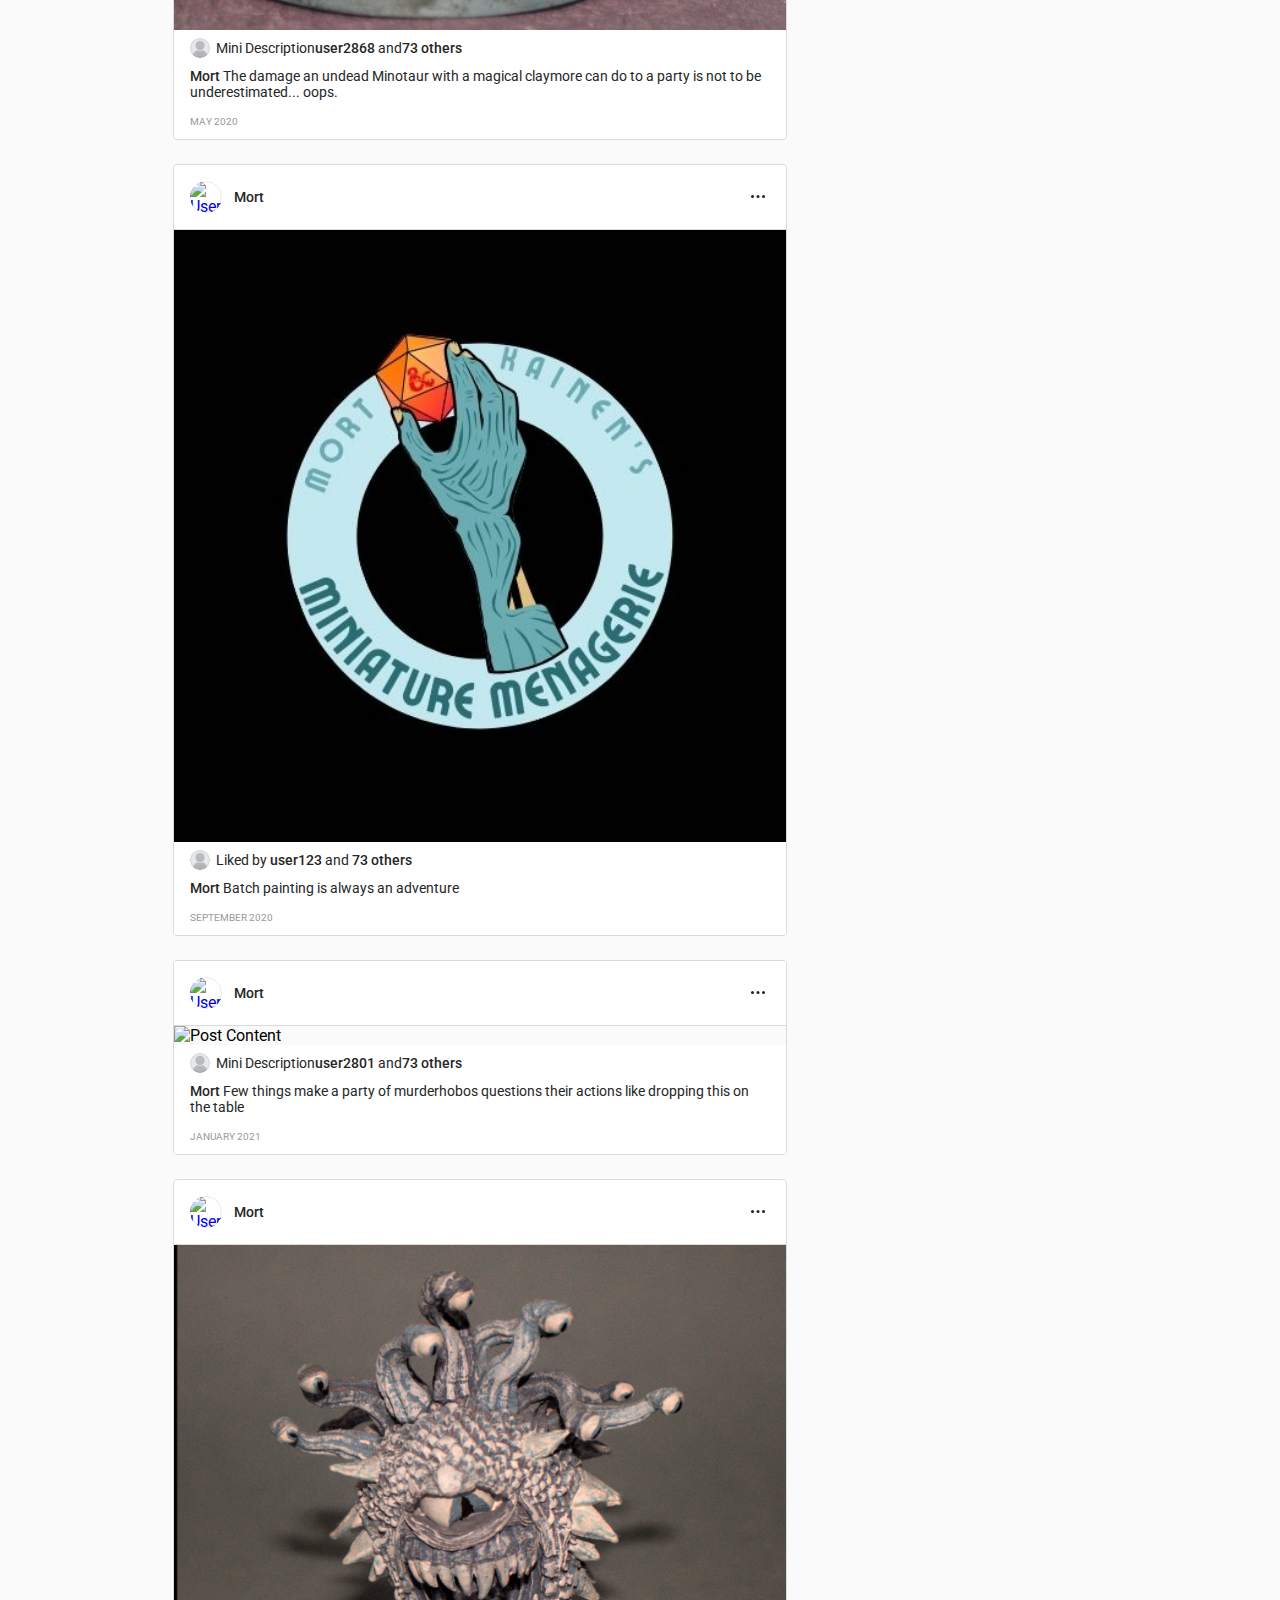
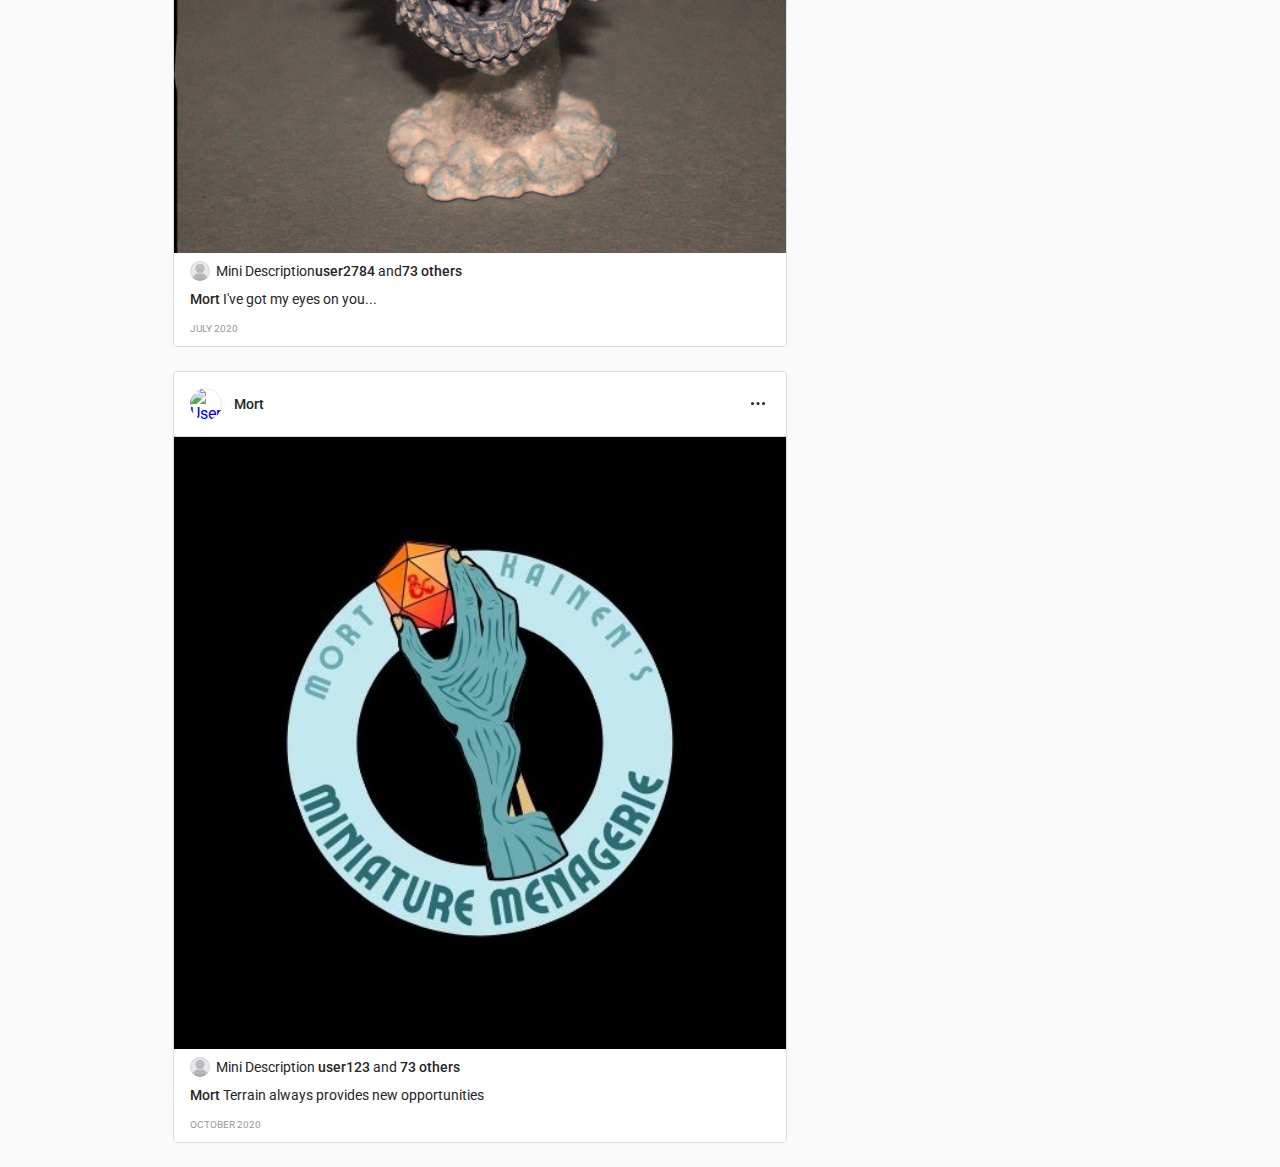
==== commit 81e4b861: "added images and condensed code" ====
--- a/index.html
+++ b/index.html
@@ -76,53 +76,24 @@
             <article class="post">
               <div class="post__header">
                 <div class="post__profile">
-                  <a
-                    href="https://forgottenrealms.fandom.com/wiki/Mordenkainen"
-                    target="_blank"
-                    class="post__avatar"
-                  >
+                  <a href="https://forgottenrealms.fandom.com/wiki/Mordenkainen" target="_blank" class="post__avatar">
                     <img src="assets/Mort-1.webp" alt="User Picture" />
                   </a>
-                  <a
-                    href="https://forgottenrealms.fandom.com/wiki/Mordenkainen"
-                    target="_blank"
-                    class="post__user"
-                    >Mort</a
-                  >
-                </div>
-
-                <button class="post__more-options">
-                  <svg
-                    width="24"
-                    height="24"
-                    viewBox="0 0 24 24"
-                    fill="none"
-                    xmlns="http://www.w3.org/2000/svg"
-                  >
-                    <circle
-                      cx="6.5"
-                      cy="11.5"
-                      r="1.5"
-                      fill="var(--text-dark)"
-                    />
-                    <circle cx="12" cy="11.5" r="1.5" fill="var(--text-dark)" />
-                    <circle
-                      cx="17.5"
-                      cy="11.5"
-                      r="1.5"
-                      fill="var(--text-dark)"
-                    />
-                  </svg>
-                </button>
-              </div>
-
-              <div class="post__content">
-                <div class="post__medias">
-                  <img
-                    class="post__media"
-                    src="assets/Marvelous Miniatures.jpg"
-                    alt="Post Content"
-                  />
+                  <a href="https://forgottenrealms.fandom.com/wiki/Mordenkainen" target="_blank" class="post__user">Mort</a>
+                </div>
+
+                <button class="post__more-options">
+                  <svg width="24" height="24" viewBox="0 0 24 24" fill="none" xmlns="http://www.w3.org/2000/svg">
+                    <circle cx="6.5" cy="11.5" r="1.5" fill="var(--text-dark)"/>
+                    <circle cx="12" cy="11.5" r="1.5" fill="var(--text-dark)" />
+                    <circle cx="17.5" cy="11.5" r="1.5" fill="var(--text-dark)"/>
+                  </svg>
+                </button>
+              </div>
+
+              <div class="post__content">
+                <div class="post__medias">
+                  <img class="post__media" src="assets/minis/IMG_2763.jpg" alt="Post Content"/>
                 </div>
               </div>
 
@@ -136,27 +107,65 @@
                     <a href="#" class="post__likes-avatar">
                       <img src="assets/default-user.png" alt="User Picture" />
                     </a>
-
-                    <span
-                      >Mini Description
-                      <a class="post__name--underline" href="#">user123</a> and
-                      <a href="#">73 others</a></span
-                    >
-                  </div>
-
-                  <div class="post__description">
-                    <span>
-                      <a
-                        class="post__name--underline"
-                        href="https://github.com/leocosta1"
-                        target="_blank"
-                        >Mort</a
-                      >
+                    <span>Mini Description<a class="post__name--underline" href="#">user2763</a> and<a href="#">73 others</a></span>
+                  </div>
+
+                  <div class="post__description">
+                    <span>
+                      <a class="post__name--underline" href="https://github.com/leocosta1" target="_blank">Mort</a>
                       Every journey of 1000 miles begins with a single stroke
                     </span>
                   </div>
 
                   <span class="post__date-time">April 2020</span>
+                </div>
+              </div>
+            </article>
+            <article class="post">
+              <div class="post__header">
+                <div class="post__profile">
+                  <a href="https://forgottenrealms.fandom.com/wiki/Mordenkainen" target="_blank" class="post__avatar">
+                    <img src="assets/Mort-1.webp" alt="User Picture" />
+                  </a>
+                  <a href="https://forgottenrealms.fandom.com/wiki/Mordenkainen" target="_blank" class="post__user">Mort</a>
+                </div>
+
+                <button class="post__more-options">
+                  <svg width="24" height="24" viewBox="0 0 24 24" fill="none" xmlns="http://www.w3.org/2000/svg">
+                    <circle cx="6.5" cy="11.5" r="1.5" fill="var(--text-dark)"/>
+                    <circle cx="12" cy="11.5" r="1.5" fill="var(--text-dark)" />
+                    <circle cx="17.5" cy="11.5" r="1.5" fill="var(--text-dark)"/>
+                  </svg>
+                </button>
+              </div>
+
+              <div class="post__content">
+                <div class="post__medias">
+                  <img class="post__media" src="assets/minis/IMG_2825.jpg" alt="Post Content"/>
+                </div>
+              </div>
+
+              <div class="post__footer">
+                <div class="post__buttons">
+                  <div class="post__indicators"></div>
+                </div>
+
+                <div class="post__infos">
+                  <div class="post__likes">
+                    <a href="#" class="post__likes-avatar">
+                      <img src="assets/default-user.png" alt="User Picture" />
+                    </a>
+                    <span>Mini Description<a class="post__name--underline" href="#">user2825</a> and<a href="#">73 others</a></span>
+                  </div>
+
+                  <div class="post__description">
+                    <span>
+                      <a class="post__name--underline" href="https://github.com/leocosta1" target="_blank">Mort</a>
+                      Pondering the Orb: all the cool wizards are doing it!
+                    </span>
+                  </div>
+
+                  <span class="post__date-time">September 2020</span>
                 </div>
               </div>
             </article>
@@ -170,66 +179,36 @@
                 </div>
 
                 <button class="post__more-options">
-                  <svg
-                    width="24"
-                    height="24"
-                    viewBox="0 0 24 24"
-                    fill="none"
-                    xmlns="http://www.w3.org/2000/svg"
-                  >
-                    <circle
-                      cx="6.5"
-                      cy="11.5"
-                      r="1.5"
-                      fill="var(--text-dark)"
-                    />
-                    <circle cx="12" cy="11.5" r="1.5" fill="var(--text-dark)" />
-                    <circle
-                      cx="17.5"
-                      cy="11.5"
-                      r="1.5"
-                      fill="var(--text-dark)"
-                    />
-                  </svg>
-                </button>
-              </div>
-
-              <div class="post__content">
-                <div class="post__medias">
-                  <img
-                    class="post__media"
-                    src="assets/Logo.jpg"
-                    alt="Post Content"
-                  />
-                  <img
-                    class="post__media"
-                    src="assets/Logo.jpg"
-                    alt="Post Content"
-                  />
-                  <img
-                    class="post__media"
-                    src="assets/Logo.jpg"
-                    alt="Post Content"
-                  />
-                </div>
-              </div>
-
-              <div class="post__footer">
-                <div class="post__buttons">
-                  <div class="post__indicators"></div>
-                </div>
-
-                <div class="post__infos">
-                  <div class="post__likes">
-                    <a href="#" class="post__likes-avatar">
-                      <img src="assets/default-user.png" alt="User Picture" />
-                    </a>
-
-                    <span
-                      >Mini Description
+                  <svg width="24" height="24" viewBox="0 0 24 24" fill="none" xmlns="http://www.w3.org/2000/svg">
+                    <circle cx="6.5" cy="11.5" r="1.5" fill="var(--text-dark)"/>
+                    <circle cx="12" cy="11.5" r="1.5" fill="var(--text-dark)" />
+                    <circle cx="17.5" cy="11.5" r="1.5" fill="var(--text-dark)"/>
+                  </svg>
+                </button>
+              </div>
+
+              <div class="post__content">
+                <div class="post__medias">
+                  <img class="post__media" src="assets/Logo.jpg" alt="Post Content"/>
+                  <img class="post__media" src="assets/Logo.jpg" alt="Post Content"/>
+                  <img class="post__media" src="assets/Logo.jpg" alt="Post Content"/>
+                </div>
+              </div>
+
+              <div class="post__footer">
+                <div class="post__buttons">
+                  <div class="post__indicators"></div>
+                </div>
+
+                <div class="post__infos">
+                  <div class="post__likes">
+                    <a href="#" class="post__likes-avatar">
+                      <img src="assets/default-user.png" alt="User Picture"/>
+                    </a>
+                    <span>Mini Description
                       <a class="post__name--underline" href="#">user123</a> and
-                      <a href="#">73 others</a></span
-                    >
+                      <a href="#">73 others</a>
+                    </span>
                   </div>
 
                   <div class="post__description">
@@ -253,37 +232,17 @@
                 </div>
 
                 <button class="post__more-options">
-                  <svg
-                    width="24"
-                    height="24"
-                    viewBox="0 0 24 24"
-                    fill="none"
-                    xmlns="http://www.w3.org/2000/svg"
-                  >
-                    <circle
-                      cx="6.5"
-                      cy="11.5"
-                      r="1.5"
-                      fill="var(--text-dark)"
-                    />
-                    <circle cx="12" cy="11.5" r="1.5" fill="var(--text-dark)" />
-                    <circle
-                      cx="17.5"
-                      cy="11.5"
-                      r="1.5"
-                      fill="var(--text-dark)"
-                    />
-                  </svg>
-                </button>
-              </div>
-
-              <div class="post__content">
-                <div class="post__medias">
-                  <img
-                    class="post__media"
-                    src="assets/Logo.jpg"
-                    alt="Post Content"
-                  />
+                  <svg width="24" height="24" viewBox="0 0 24 24" fill="none" xmlns="http://www.w3.org/2000/svg">
+                    <circle cx="6.5" cy="11.5" r="1.5" fill="var(--text-dark)"/>
+                    <circle cx="12" cy="11.5" r="1.5" fill="var(--text-dark)" />
+                    <circle cx="17.5" cy="11.5" r="1.5" fill="var(--text-dark)"/>
+                  </svg>
+                </button>
+              </div>
+
+              <div class="post__content">
+                <div class="post__medias">
+                  <img class="post__media" src="assets/minis/IMG_2791.jpg" alt="Post Content"/>
                 </div>
               </div>
 
@@ -298,11 +257,10 @@
                       <img src="assets/default-user.png" alt="User Picture" />
                     </a>
 
-                    <span
-                      >Mini Description
-                      <a class="post__name--underline" href="#">user123</a> and
-                      <a href="#">73 others</a></span
-                    >
+                    <span>Mini Description
+                      <a class="post__name--underline" href="#">user2791</a> and
+                      <a href="#">73 others</a>
+                    </span>
                   </div>
 
                   <div class="post__description">
@@ -312,7 +270,55 @@
                     </span>
                   </div>
 
-                  <span class="post__date-time">July 2020</span>
+                  <span class="post__date-time">December 2020</span>
+                </div>
+              </div>
+            </article>
+            <article class="post">
+              <div class="post__header">
+                <div class="post__profile">
+                  <a href="https://forgottenrealms.fandom.com/wiki/Mordenkainen" target="_blank" class="post__avatar">
+                    <img src="assets/Mort-1.webp" alt="User Picture" />
+                  </a>
+                  <a href="https://forgottenrealms.fandom.com/wiki/Mordenkainen" target="_blank" class="post__user">Mort</a>
+                </div>
+
+                <button class="post__more-options">
+                  <svg width="24" height="24" viewBox="0 0 24 24" fill="none" xmlns="http://www.w3.org/2000/svg">
+                    <circle cx="6.5" cy="11.5" r="1.5" fill="var(--text-dark)"/>
+                    <circle cx="12" cy="11.5" r="1.5" fill="var(--text-dark)" />
+                    <circle cx="17.5" cy="11.5" r="1.5" fill="var(--text-dark)"/>
+                  </svg>
+                </button>
+              </div>
+
+              <div class="post__content">
+                <div class="post__medias">
+                  <img class="post__media" src="assets/minis/IMG_2868.jpg" alt="Post Content"/>
+                </div>
+              </div>
+
+              <div class="post__footer">
+                <div class="post__buttons">
+                  <div class="post__indicators"></div>
+                </div>
+
+                <div class="post__infos">
+                  <div class="post__likes">
+                    <a href="#" class="post__likes-avatar">
+                      <img src="assets/default-user.png" alt="User Picture" />
+                    </a>
+                    <span>Mini Description<a class="post__name--underline" href="#">user2868</a> and<a href="#">73 others</a></span>
+                  </div>
+
+                  <div class="post__description">
+                    <span>
+                      <a class="post__name--underline" href="https://github.com/leocosta1" target="_blank">Mort</a>
+                      The damage an undead Minotaur with a magical claymore can do to a party is not to be underestimated... oops.
+                    </span>
+                  </div>
+
+                  <span class="post__date-time">May 2020</span>
                 </div>
               </div>
             </article>
@@ -326,52 +332,20 @@
                 </div>
 
                 <button class="post__more-options">
-                  <svg
-                    width="24"
-                    height="24"
-                    viewBox="0 0 24 24"
-                    fill="none"
-                    xmlns="http://www.w3.org/2000/svg"
-                  >
-                    <circle
-                      cx="6.5"
-                      cy="11.5"
-                      r="1.5"
-                      fill="var(--text-dark)"
-                    />
-                    <circle cx="12" cy="11.5" r="1.5" fill="var(--text-dark)" />
-                    <circle
-                      cx="17.5"
-                      cy="11.5"
-                      r="1.5"
-                      fill="var(--text-dark)"
-                    />
-                  </svg>
-                </button>
-              </div>
-
-              <div class="post__content">
-                <div class="post__medias">
-                  <img
-                    class="post__media"
-                    src="assets/Marvelous Miniatures.jpg"
-                    alt="Post Content"
-                  />
-                  <img
-                    class="post__media"
-                    src="assets/Logo.jpg"
-                    alt="Post Content"
-                  />
-                  <img
-                    class="post__media"
-                    src="assets/Marvelous Miniatures.jpg"
-                    alt="Post Content"
-                  />
-                  <img
-                    class="post__media"
-                    src="assets/Logo.jpg"
-                    alt="Post Content"
-                  />
+                  <svg width="24" height="24" viewBox="0 0 24 24" fill="none" xmlns="http://www.w3.org/2000/svg">
+                    <circle cx="6.5" cy="11.5" r="1.5" fill="var(--text-dark)"/>
+                    <circle cx="12" cy="11.5" r="1.5" fill="var(--text-dark)" />
+                    <circle cx="17.5" cy="11.5" r="1.5" fill="var(--text-dark)"/>
+                  </svg>
+                </button>
+              </div>
+
+              <div class="post__content">
+                <div class="post__medias">
+                  <img class="post__media" src="assets/Marvelous Miniatures.jpg" alt="Post Content"/>
+                  <img class="post__media" src="assets/Logo.jpg" alt="Post Content"/>
+                  <img class="post__media" src="assets/Marvelous Miniatures.jpg" alt="Post Content"/>
+                  <img class="post__media" src="assets/Logo.jpg" alt="Post Content"/>
                 </div>
               </div>
 
@@ -407,6 +381,102 @@
             <article class="post">
               <div class="post__header">
                 <div class="post__profile">
+                  <a href="https://forgottenrealms.fandom.com/wiki/Mordenkainen" target="_blank" class="post__avatar">
+                    <img src="assets/Mort-1.webp" alt="User Picture" />
+                  </a>
+                  <a href="https://forgottenrealms.fandom.com/wiki/Mordenkainen" target="_blank" class="post__user">Mort</a>
+                </div>
+
+                <button class="post__more-options">
+                  <svg width="24" height="24" viewBox="0 0 24 24" fill="none" xmlns="http://www.w3.org/2000/svg">
+                    <circle cx="6.5" cy="11.5" r="1.5" fill="var(--text-dark)"/>
+                    <circle cx="12" cy="11.5" r="1.5" fill="var(--text-dark)" />
+                    <circle cx="17.5" cy="11.5" r="1.5" fill="var(--text-dark)"/>
+                  </svg>
+                </button>
+              </div>
+
+              <div class="post__content">
+                <div class="post__medias">
+                  <img class="post__media" src="assets/minis/IMG_2801.jpg" alt="Post Content"/>
+                </div>
+              </div>
+
+              <div class="post__footer">
+                <div class="post__buttons">
+                  <div class="post__indicators"></div>
+                </div>
+
+                <div class="post__infos">
+                  <div class="post__likes">
+                    <a href="#" class="post__likes-avatar">
+                      <img src="assets/default-user.png" alt="User Picture" />
+                    </a>
+                    <span>Mini Description<a class="post__name--underline" href="#">user2801</a> and<a href="#">73 others</a></span>
+                  </div>
+
+                  <div class="post__description">
+                    <span>
+                      <a class="post__name--underline" href="https://github.com/leocosta1" target="_blank">Mort</a>
+                      Few things make a party of murderhobos questions their actions like dropping this on the table
+                    </span>
+                  </div>
+
+                  <span class="post__date-time">January 2021</span>
+                </div>
+              </div>
+            </article>
+            <article class="post">
+              <div class="post__header">
+                <div class="post__profile">
+                  <a href="https://forgottenrealms.fandom.com/wiki/Mordenkainen" target="_blank" class="post__avatar">
+                    <img src="assets/Mort-1.webp" alt="User Picture" />
+                  </a>
+                  <a href="https://forgottenrealms.fandom.com/wiki/Mordenkainen" target="_blank" class="post__user">Mort</a>
+                </div>
+
+                <button class="post__more-options">
+                  <svg width="24" height="24" viewBox="0 0 24 24" fill="none" xmlns="http://www.w3.org/2000/svg">
+                    <circle cx="6.5" cy="11.5" r="1.5" fill="var(--text-dark)"/>
+                    <circle cx="12" cy="11.5" r="1.5" fill="var(--text-dark)" />
+                    <circle cx="17.5" cy="11.5" r="1.5" fill="var(--text-dark)"/>
+                  </svg>
+                </button>
+              </div>
+
+              <div class="post__content">
+                <div class="post__medias">
+                  <img class="post__media" src="assets/minis/IMG_2784.jpg" alt="Post Content"/>
+                </div>
+              </div>
+
+              <div class="post__footer">
+                <div class="post__buttons">
+                  <div class="post__indicators"></div>
+                </div>
+
+                <div class="post__infos">
+                  <div class="post__likes">
+                    <a href="#" class="post__likes-avatar">
+                      <img src="assets/default-user.png" alt="User Picture" />
+                    </a>
+                    <span>Mini Description<a class="post__name--underline" href="#">user2784</a> and<a href="#">73 others</a></span>
+                  </div>
+
+                  <div class="post__description">
+                    <span>
+                      <a class="post__name--underline" href="https://github.com/leocosta1" target="_blank">Mort</a>
+                      I've got my eyes on you...
+                    </span>
+                  </div>
+
+                  <span class="post__date-time">July 2020</span>
+                </div>
+              </div>
+            </article>
+            <article class="post">
+              <div class="post__header">
+                <div class="post__profile">
                   <a href="#" class="post__avatar">
                     <img src="assets/Mort-1.webp" alt="User Picture" />
                   </a>
@@ -414,42 +484,18 @@
                 </div>
 
                 <button class="post__more-options">
-                  <svg
-                    width="24"
-                    height="24"
-                    viewBox="0 0 24 24"
-                    fill="none"
-                    xmlns="http://www.w3.org/2000/svg"
-                  >
-                    <circle
-                      cx="6.5"
-                      cy="11.5"
-                      r="1.5"
-                      fill="var(--text-dark)"
-                    />
-                    <circle cx="12" cy="11.5" r="1.5" fill="var(--text-dark)" />
-                    <circle
-                      cx="17.5"
-                      cy="11.5"
-                      r="1.5"
-                      fill="var(--text-dark)"
-                    />
-                  </svg>
-                </button>
-              </div>
-
-              <div class="post__content">
-                <div class="post__medias">
-                  <img
-                    class="post__media"
-                    src="assets/Marvelous Miniatures.jpg"
-                    alt="Post Content"
-                  />
-                  <img
-                    class="post__media"
-                    src="assets/Logo.jpg"
-                    alt="Post Content"
-                  />
+                  <svg width="24" height="24" viewBox="0 0 24 24" fill="none" xmlns="http://www.w3.org/2000/svg">
+                    <circle cx="6.5" cy="11.5" r="1.5" fill="var(--text-dark)"/>
+                    <circle cx="12" cy="11.5" r="1.5" fill="var(--text-dark)" />
+                    <circle cx="17.5" cy="11.5" r="1.5" fill="var(--text-dark)"/>
+                  </svg>
+                </button>
+              </div>
+
+              <div class="post__content">
+                <div class="post__medias">
+                  <img class="post__media" src="assets/Marvelous Miniatures.jpg" alt="Post Content"/>
+                  <img class="post__media" src="assets/Logo.jpg" alt="Post Content"/>
                 </div>
               </div>
 
@@ -463,12 +509,10 @@
                     <a href="#" class="post__likes-avatar">
                       <img src="assets/default-user.png" alt="User Picture" />
                     </a>
-
-                    <span
-                      >Mini Description
+                    <span>Mini Description
                       <a class="post__name--underline" href="#">user123</a> and
-                      <a href="#">73 others</a></span
-                    >
+                      <a href="#">73 others</a>
+                    </span>
                   </div>
 
                   <div class="post__description">
